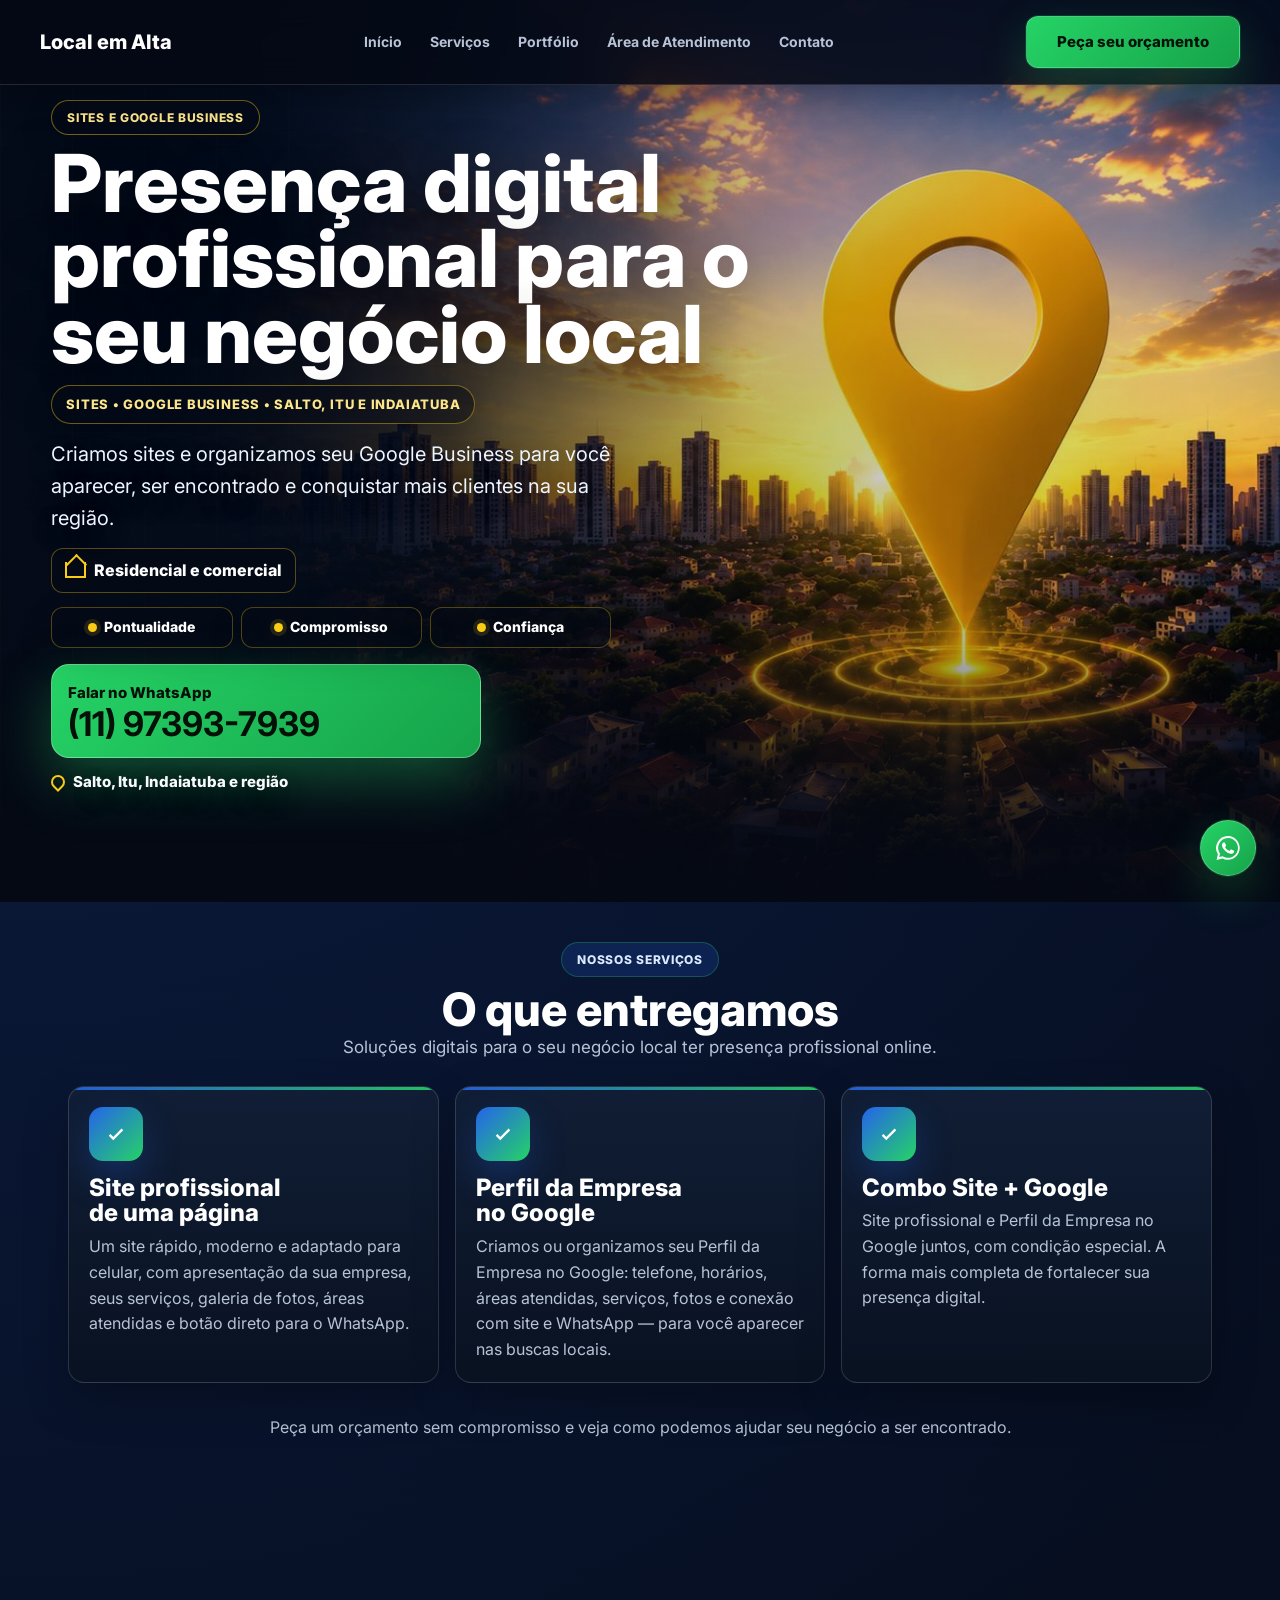
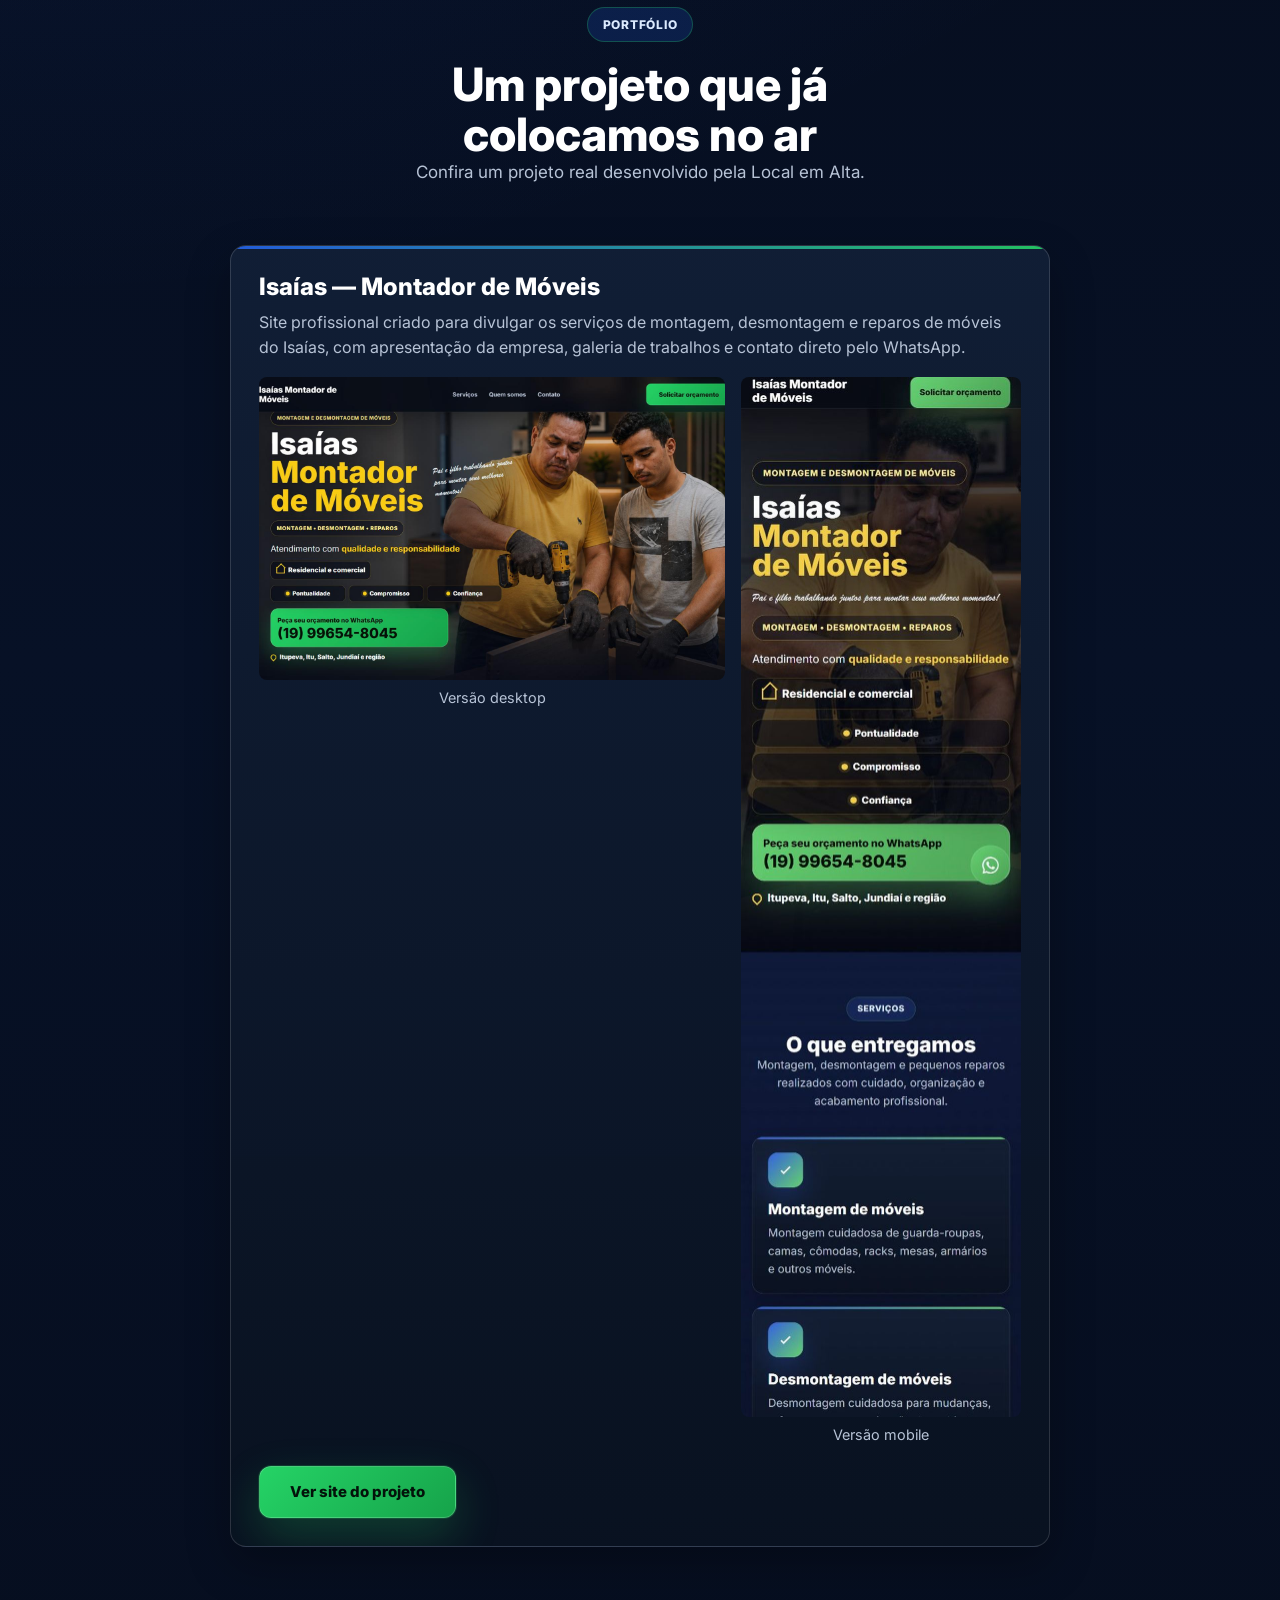
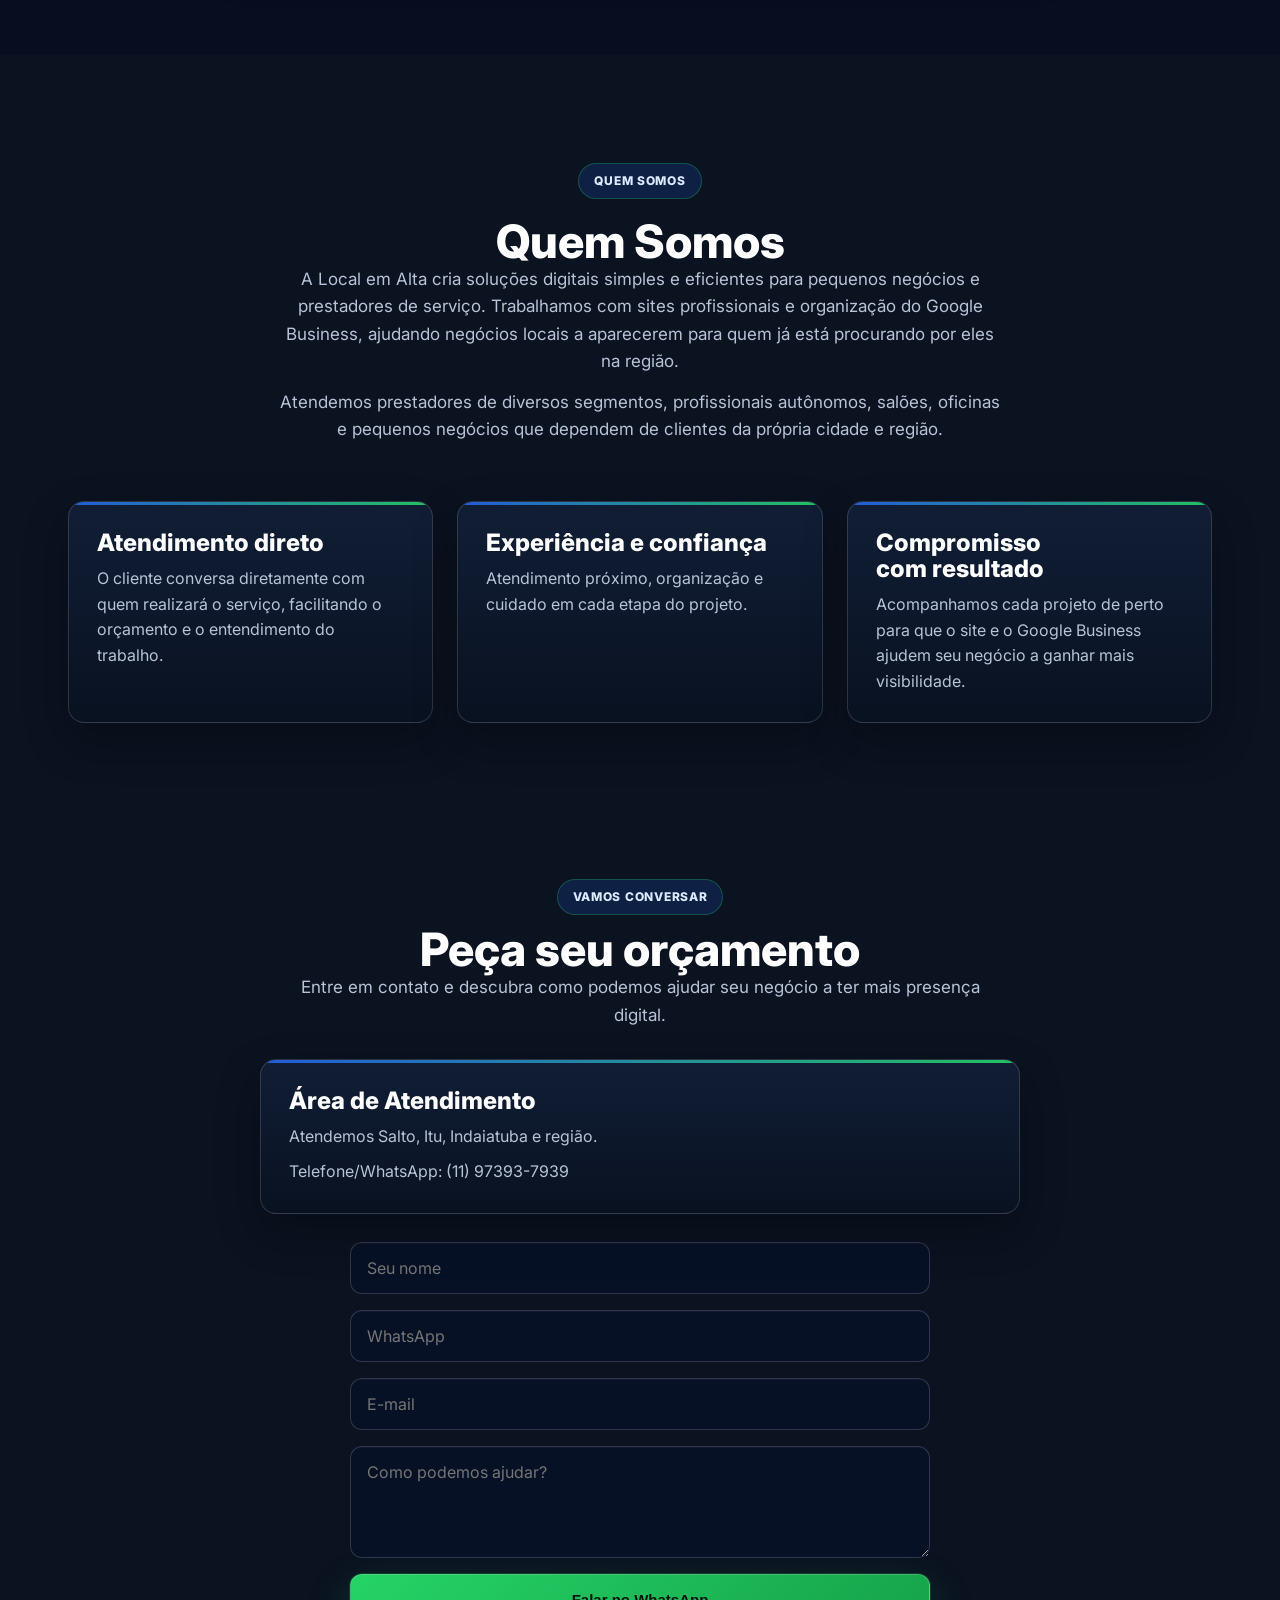
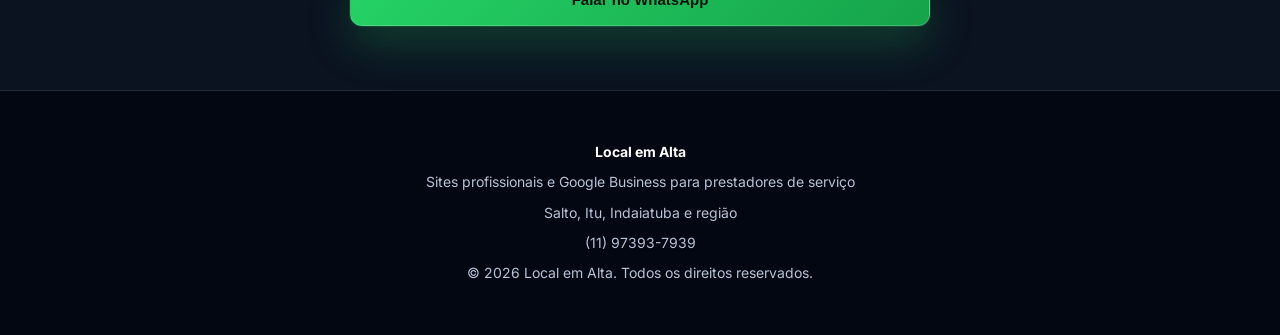
==== index.html @ 0a176b58 "Adiciona menu mobile retratil (hamburguer)" ====
<!DOCTYPE html>

<html lang="pt-BR"><head>
<meta charset="UTF-8"><meta name="viewport" content="width=device-width,initial-scale=1">
<title>Local em Alta | Sites Profissionais e Google Business para Prestadores de Serviço</title>
<meta name="description" content="Criamos sites profissionais e organizamos seu Perfil da Empresa no Google. Atendimento em Salto, Itu, Indaiatuba e região. Peça seu orçamento pelo WhatsApp.">
<link rel="canonical" href="https://localemalta.com.br/">
<meta property="og:site_name" content="Local em Alta">
<meta property="og:title" content="Local em Alta | Sites Profissionais e Google Business">
<meta property="og:description" content="Sites profissionais e organização do Google Business para prestadores de serviço em Salto, Itu, Indaiatuba e região.">
<meta property="og:url" content="https://localemalta.com.br/">
<meta property="og:type" content="website">
<link rel="icon" type="image/svg+xml" href="assets/favicon.svg">
<meta property="og:image" content="https://localemalta.com.br/assets/og-image.jpg">
<meta property="og:image:width" content="1200">
<meta property="og:image:height" content="630">
<meta property="og:image:alt" content="Local em Alta - sites profissionais para empresas locais">
<meta name="twitter:card" content="summary_large_image">
<meta name="twitter:image" content="https://localemalta.com.br/assets/og-image.jpg">
<link rel="preconnect" href="https://fonts.googleapis.com">
<link href="https://fonts.googleapis.com/css2?family=Inter:wght@400;600;700;800&display=swap" rel="stylesheet">
<link rel="stylesheet" href="css/style.css">
</head>
<body>

<header><div class="container nav">
<div class="logo">Local em Alta</div>
<ul id="nav-menu"><li><a href="#inicio">Início</a></li><li><a href="#servicos">Serviços</a></li><li><a href="#portfolio">Portfólio</a></li><li><a href="#atendimento">Área de Atendimento</a></li><li><a href="#contato">Contato</a></li></ul>
<div class="nav-actions">
<a href="https://wa.me/5511973937939?text=Ol%C3%A1!%20Vi%20o%20site%20da%20Local%20em%20Alta%20e%20quero%20saber%20mais%20sobre%20cria%C3%A7%C3%A3o%20de%20site%20e%20Google%20Business." target="_blank" rel="noopener noreferrer" class="btn btn-primary">Peça seu orçamento</a>
<button type="button" class="nav-toggle" id="nav-toggle" aria-label="Abrir menu" aria-expanded="false" aria-controls="nav-menu">
    <span class="nav-toggle-bar"></span>
    <span class="nav-toggle-bar"></span>
    <span class="nav-toggle-bar"></span>
</button>
</div>
</div></header>

<section class="hero" id="inicio"><div class="container">
<div class="hero-copy">
<span class="tag">Sites e Google Business</span>
<h1>Presença digital profissional para o seu negócio local</h1>
<p class="hero-note">Seu negócio mais visível, profissional e fácil de encontrar.</p>
<span class="hero-kicker">Sites • Google Business • Salto, Itu e Indaiatuba</span>
<p class="hero-line">Criamos sites e organizamos seu Google Business para você aparecer, ser encontrado e conquistar mais clientes na sua região.</p>
<span class="hero-residential">Residencial e comercial</span>
<div class="hero-trust">
    <span>Pontualidade</span>
    <span>Compromisso</span>
    <span>Confiança</span>
</div>
<a href="https://wa.me/5511973937939?text=Ol%C3%A1!%20Vi%20o%20site%20da%20Local%20em%20Alta%20e%20quero%20saber%20mais%20sobre%20cria%C3%A7%C3%A3o%20de%20site%20e%20Google%20Business." target="_blank" rel="noopener noreferrer" class="hero-whatsapp">
    <span>Falar no WhatsApp</span>
    <strong>(11) 97393-7939</strong>
</a>
<div class="cta-row">
    <a href="#servicos" class="btn btn-outline">Ver serviços</a>
</div>
<p class="hero-cities">Salto, Itu, Indaiatuba e região</p>
</div>
</div></section>

<section id="servicos"><div class="container">
<div class="section-head fade-up"><span class="tag">Nossos Serviços</span><h2>O que entregamos</h2><p class="muted">Soluções digitais para o seu negócio local ter presença profissional online.</p></div>
<div class="grid-3">
<div class="card fade-up"><div class="icon-circle"><svg width="22" height="22" viewBox="0 0 24 24" fill="none" stroke="#fff" stroke-width="2.5" aria-hidden="true"><path d="M5 13l4 4L19 7"/></svg></div><h3>Site profissional de uma página</h3><p class="muted" style="margin-top:10px">Um site rápido, moderno e adaptado para celular, com apresentação da sua empresa, seus serviços, galeria de fotos, áreas atendidas e botão direto para o WhatsApp.</p></div><div class="card fade-up"><div class="icon-circle"><svg width="22" height="22" viewBox="0 0 24 24" fill="none" stroke="#fff" stroke-width="2.5" aria-hidden="true"><path d="M5 13l4 4L19 7"/></svg></div><h3>Perfil da Empresa no Google</h3><p class="muted" style="margin-top:10px">Criamos ou organizamos seu Perfil da Empresa no Google: telefone, horários, áreas atendidas, serviços, fotos e conexão com site e WhatsApp — para você aparecer nas buscas locais.</p></div><div class="card fade-up"><div class="icon-circle"><svg width="22" height="22" viewBox="0 0 24 24" fill="none" stroke="#fff" stroke-width="2.5" aria-hidden="true"><path d="M5 13l4 4L19 7"/></svg></div><h3>Combo Site + Google</h3><p class="muted" style="margin-top:10px">Site profissional e Perfil da Empresa no Google juntos, com condição especial. A forma mais completa de fortalecer sua presença digital.</p></div>
</div>
<p class="muted" style="text-align:center;margin-top:32px">Peça um orçamento sem compromisso e veja como podemos ajudar seu negócio a ser encontrado.</p>
</div></section>

<section id="portfolio"><div class="container">
<div class="section-head fade-up">
  <span class="tag">Portfólio</span>
  <h2>Um projeto que já colocamos no ar</h2>
  <p class="muted">Confira um projeto real desenvolvido pela Local em Alta.</p>
</div>

<div class="card fade-up" style="max-width:820px;margin:0 auto;">
  <h3>Isaías — Montador de Móveis</h3>
  <p class="muted" style="margin-top:10px">
    Site profissional criado para divulgar os serviços de montagem,
    desmontagem e reparos de móveis do Isaías, com apresentação da
    empresa, galeria de trabalhos e contato direto pelo WhatsApp.
  </p>

  <div style="display:flex; gap:16px; margin-top:16px; flex-wrap:wrap;">
    <div style="flex:1; min-width:220px;">
      <img src="img/portfolio/isaias-desktop.jpg" alt="Site do Isaías Montador, versão desktop" style="width:100%; border-radius:8px;">
      <p class="muted" style="margin-top:6px; text-align:center; font-size:0.9em;">Versão desktop</p>
    </div>
    <div style="flex:1; min-width:220px; max-width:280px;">
      <img src="img/portfolio/isaias-mobile.jpg" alt="Site do Isaías Montador, versão mobile" style="width:100%; border-radius:8px;">
      <p class="muted" style="margin-top:6px; text-align:center; font-size:0.9em;">Versão mobile</p>
    </div>
  </div>

  <a href="https://duprof10.github.io/Isaias-Montador/" target="_blank" rel="noopener noreferrer" class="btn btn-primary" style="margin-top:20px;">
    Ver site do projeto
  </a>
</div>
</div></section>

<section id="equipe" style="background:var(--surface)">
    <div class="container">

        <div class="section-head fade-up">
            <span class="tag">Quem Somos</span>

            <h2>Quem Somos</h2>

            <p class="muted">
                A Local em Alta cria soluções digitais simples e eficientes para pequenos negócios e prestadores de serviço. Trabalhamos com sites profissionais e organização do Google Business, ajudando negócios locais a aparecerem para quem já está procurando por eles na região.
            </p>
            <p class="muted" style="margin-top:14px">
                Atendemos prestadores de diversos segmentos, profissionais autônomos, salões, oficinas e pequenos negócios que dependem de clientes da própria cidade e região.
            </p>
        </div>

        <div class="grid-3">

            <div class="card fade-up">
                <h3>Atendimento direto</h3>

                <p class="muted" style="margin-top:10px">
                    O cliente conversa diretamente com quem realizará o serviço,
                    facilitando o orçamento e o entendimento do trabalho.
                </p>
            </div>

            <div class="card fade-up">
                <h3>Experiência e confiança</h3>

                <p class="muted" style="margin-top:10px">
                    Atendimento próximo, organização e cuidado em cada
                    etapa do projeto.
                </p>
            </div>

            <div class="card fade-up">
                <h3>Compromisso com resultado</h3>

                <p class="muted" style="margin-top:10px">
                    Acompanhamos cada projeto de perto para que o site e o
                    Google Business ajudem seu negócio a ganhar mais visibilidade.
                </p>
            </div>

        </div>

    </div>
</section>



<section id="contato" style="background:var(--surface)">
    <div class="container">
        <div class="section-head fade-up">
            <span class="tag">Vamos Conversar</span>
            <h2>Peça seu orçamento</h2>
            <p class="muted">Entre em contato e descubra como podemos ajudar seu negócio a ter mais presença digital.</p>
        </div>

        <div class="card fade-up" style="max-width:760px;margin:0 auto 28px;" id="atendimento">
            <h3>Área de Atendimento</h3>
            <p class="muted" style="margin-top:10px">
                Atendemos Salto, Itu, Indaiatuba e região.
            </p>
            <p class="muted" style="margin-top:10px">
                Telefone/WhatsApp: (11) 97393-7939
            </p>
        </div>

        <form id="orcamento-form">
            <input name="nome" placeholder="Seu nome" required>
            <input name="telefone" placeholder="WhatsApp" required>
            <input name="email" type="email" placeholder="E-mail">
            <textarea name="msg" rows="4" placeholder="Como podemos ajudar?"></textarea>

            <button type="submit" class="btn btn-primary" style="justify-content:center">
                Falar no WhatsApp
            </button>
        </form>
    </div>
</section>

<footer>
    <div class="container">
        <p>
            <strong style="color: #fff;">Local em Alta</strong>
        </p>
        <p style="margin-top: 8px;">
            Sites profissionais e Google Business para prestadores de serviço
        </p>
        <p style="margin-top: 8px;">
            Salto, Itu, Indaiatuba e região
        </p>
        <p style="margin-top: 8px;">
            (11) 97393-7939
        </p>
        <p style="margin-top: 8px;">
            © 2026 Local em Alta. Todos os direitos reservados.
        </p>
    </div>
</footer>

<a
    href="https://wa.me/5511973937939?text=Ol%C3%A1!%20Vi%20o%20site%20da%20Local%20em%20Alta%20e%20quero%20saber%20mais%20sobre%20cria%C3%A7%C3%A3o%20de%20site%20e%20Google%20Business."
    target="_blank"
    rel="noopener noreferrer"
    class="wa"
    aria-label="Fale com a Local em Alta pelo WhatsApp"
>
    <svg viewBox="0 0 32 32" aria-hidden="true" focusable="false">
        <path d="M16.02 3.2A12.72 12.72 0 0 0 5.23 22.65L3.8 28.8l6.3-1.48A12.72 12.72 0 1 0 16.02 3.2Zm0 23.28c-1.94 0-3.74-.53-5.3-1.45l-.38-.22-3.74.88.84-3.66-.25-.38a10.56 10.56 0 1 1 8.83 4.83Zm5.8-7.9c-.32-.16-1.88-.93-2.17-1.04-.29-.1-.5-.16-.71.16-.21.32-.82 1.04-1 1.25-.18.21-.37.24-.69.08-.32-.16-1.34-.49-2.55-1.57-.94-.84-1.58-1.88-1.76-2.2-.18-.32-.02-.49.14-.65.14-.14.32-.37.48-.56.16-.18.21-.32.32-.53.1-.21.05-.4-.03-.56-.08-.16-.71-1.7-.97-2.33-.26-.61-.52-.53-.71-.54h-.61c-.21 0-.56.08-.85.4-.29.32-1.12 1.09-1.12 2.66 0 1.57 1.15 3.08 1.31 3.29.16.21 2.26 3.45 5.48 4.84.77.33 1.36.53 1.83.68.77.24 1.47.21 2.02.13.62-.09 1.88-.77 2.15-1.51.26-.74.26-1.38.18-1.51-.08-.13-.29-.21-.61-.37Z"/>
    </svg>
</a>

<script src="js/script.js"></script>

</body>
</html>
---- css/style.css ----
:root{--primary:#0f2f7f;--primary-strong:#061b49;--primary-bright:#2563eb;--secondary:#25D366;--secondary-strong:#16a34a;--bg:#050914;--surface:#0b1220;--text:#f8fafc;--muted:#b7c3d6;--border:rgba(255,255,255,.14);--card:#0d1728;--shadow:0 24px 70px rgba(0,0,0,.38);--glow:0 0 0 1px rgba(37,211,102,.18),0 18px 46px rgba(37,211,102,.24)}
*{box-sizing:border-box;margin:0;padding:0}html{scroll-behavior:smooth;overflow-x:hidden}body{font-family:'Inter',system-ui,-apple-system,sans-serif;background:radial-gradient(circle at top left,rgba(37,99,235,.24),transparent 36%),linear-gradient(180deg,#050914 0%,#071126 44%,#050914 100%);color:var(--text);line-height:1.6;-webkit-font-smoothing:antialiased;overflow-x:hidden;text-rendering:optimizeLegibility}
img{max-width:100%;display:block}a{color:inherit;text-decoration:none}.container{width:100%;max-width:1200px;margin:0 auto;padding:0 clamp(16px,4vw,28px)}
.btn{display:inline-flex;align-items:center;justify-content:center;gap:8px;min-height:52px;padding:15px 30px;border-radius:12px;font-weight:800;font-size:15px;cursor:pointer;border:0;transition:transform .2s,box-shadow .2s,background .2s,border-color .2s;color:#fff;text-align:center;line-height:1.2;white-space:normal}
.btn-primary{background:linear-gradient(135deg,var(--secondary),var(--secondary-strong));color:#03130a;box-shadow:var(--glow);border:1px solid rgba(255,255,255,.18)}
.btn-primary:hover{transform:translateY(-2px);box-shadow:0 0 0 1px rgba(255,255,255,.18),0 22px 60px rgba(37,211,102,.36)}
.btn-outline{background:rgba(255,255,255,.06);color:#fff;border:1px solid rgba(255,255,255,.26);box-shadow:0 12px 32px rgba(0,0,0,.18)}
.btn-outline:hover{border-color:rgba(37,211,102,.62);background:rgba(37,211,102,.08);transform:translateY(-2px)}
.card{position:relative;overflow:hidden;background:linear-gradient(180deg,rgba(17,31,54,.96),rgba(9,18,33,.98));border:1px solid var(--border);border-radius:16px;padding:28px;box-shadow:0 18px 44px rgba(0,0,0,.28);transition:transform .25s,border-color .25s,box-shadow .25s}
.card::before{content:"";position:absolute;inset:0 0 auto;height:3px;background:linear-gradient(90deg,var(--primary-bright),var(--secondary));opacity:.9}
.card:hover{transform:translateY(-5px);border-color:rgba(37,211,102,.38);box-shadow:0 28px 70px rgba(0,0,0,.38)}
h1,h2,h3{font-family:'Inter',sans-serif;font-weight:800;letter-spacing:0;line-height:1.08;color:#fff;text-wrap:balance}
h1{font-size:clamp(34px,7vw,76px);max-width:12ch}h2{font-size:clamp(28px,4vw,46px)}h3{font-size:clamp(20px,2.2vw,24px)}
section{padding:clamp(68px,9vw,108px) 0}section[id]{scroll-margin-top:96px}
.muted{color:var(--muted)}.tag{display:inline-block;padding:7px 15px;border-radius:999px;background:rgba(37,99,235,.18);border:1px solid rgba(37,211,102,.28);font-size:12px;font-weight:800;color:#dbeafe;margin-bottom:18px;text-transform:uppercase;letter-spacing:.06em}
.fade-up{opacity:1;transform:none}
header{position:fixed;top:0;left:0;right:0;z-index:50;backdrop-filter:blur(16px);background:rgba(5,9,20,.86);border-bottom:1px solid rgba(255,255,255,.12);box-shadow:0 12px 34px rgba(0,0,0,.24)}
.nav{display:flex;align-items:center;justify-content:space-between;gap:18px;padding:16px 0}
.logo{font-weight:800;font-size:20px;color:#fff;line-height:1.15;max-width:260px}
.nav ul{display:flex;gap:28px;list-style:none;align-items:center}.nav ul a{font-size:14px;font-weight:700;color:var(--muted);transition:color .2s}.nav ul a:hover{color:#fff}
.nav-actions{display:flex;align-items:center;gap:12px}
.nav-toggle{display:none;flex-direction:column;justify-content:center;gap:5px;width:38px;height:38px;padding:0;border:0;background:transparent;cursor:pointer}
.nav-toggle-bar{display:block;width:100%;height:2px;border-radius:2px;background:#fff;transition:transform .25s,opacity .2s}
.nav-toggle[aria-expanded="true"] .nav-toggle-bar:nth-child(1){transform:translateY(7px) rotate(45deg)}
.nav-toggle[aria-expanded="true"] .nav-toggle-bar:nth-child(2){opacity:0}
.nav-toggle[aria-expanded="true"] .nav-toggle-bar:nth-child(3){transform:translateY(-7px) rotate(-45deg)}
.hero{position:relative;min-height:92vh;min-height:92svh;display:flex;align-items:center;padding-top:82px;background:linear-gradient(90deg,rgba(5,9,20,.86) 0%,rgba(5,9,20,.68) 35%,rgba(5,9,20,.2) 58%,rgba(5,9,20,.02) 100%),linear-gradient(180deg,rgba(5,9,20,.02),rgba(5,9,20,.08) 62%,rgba(5,9,20,.56)),url('../assets/hero-bg.jpg') right center/cover no-repeat;overflow:hidden}
.hero::before{content:"";position:absolute;inset:0;background:linear-gradient(90deg,rgba(250,204,21,.11) 1px,transparent 1px),linear-gradient(180deg,rgba(250,204,21,.06) 1px,transparent 1px);background-size:72px 72px;opacity:.16;mask-image:linear-gradient(90deg,#000,transparent 58%);pointer-events:none}
.hero::after{content:"";position:absolute;inset:auto 0 0;height:28%;background:linear-gradient(180deg,transparent,var(--bg));pointer-events:none}
.hero .container{position:relative;z-index:1;display:block}
.hero-note{position:static;width:220px;max-width:300px;color:#fff;font-family:"Brush Script MT","Segoe Script",cursive;font-size:clamp(21px,2vw,29px);line-height:1.35;text-align:left;text-shadow:0 8px 24px rgba(0,0,0,.46);transform:rotate(-7deg);transform-origin:left center;margin:10px 0 16px;z-index:6}
.hero-copy{width:min(100%,620px);min-width:0}
.hero .tag{width:fit-content;max-width:100%;margin-bottom:10px;border-color:rgba(250,204,21,.46);background:rgba(5,9,20,.5);color:#fde68a;box-shadow:0 12px 34px rgba(0,0,0,.18)}
.hero h1{font-size:clamp(44px,6.4vw,80px);line-height:.94;max-width:680px;margin-bottom:14px;color:#fff;background:none;-webkit-text-fill-color:initial;text-shadow:0 18px 52px rgba(0,0,0,.5)}
.hero h1 span{display:block;color:#facc15}
.hero-kicker{display:inline-flex;align-items:center;width:fit-content;max-width:100%;margin-bottom:14px;padding:8px 14px;border-radius:999px;background:rgba(5,9,20,.5);border:1px solid rgba(250,204,21,.42);color:#fde68a;font-size:13px;font-weight:800;letter-spacing:.06em;text-transform:uppercase;box-shadow:0 12px 34px rgba(0,0,0,.16)}
.hero p{font-size:clamp(17px,1.9vw,20px);color:#edf5ff;max-width:600px;margin-bottom:14px;text-shadow:0 10px 30px rgba(0,0,0,.48)}
.hero-line strong{color:#facc15}
.hero-residential{position:relative;display:inline-flex;align-items:center;gap:8px;width:fit-content;max-width:100%;margin:0 0 14px;padding:9px 13px;border-radius:12px;background:rgba(5,9,20,.58);border:1px solid rgba(250,204,21,.34);color:#fff;font-weight:800}
.hero-residential::before{content:"";width:17px;height:14px;display:inline-block;border:2px solid #facc15;border-top:0;position:relative}
.hero-residential::after{content:"";width:13px;height:13px;border-left:2px solid #facc15;border-top:2px solid #facc15;position:absolute;left:17px;top:8px;transform:rotate(45deg)}
.hero-trust{display:grid;grid-template-columns:repeat(3,minmax(0,1fr));gap:8px;max-width:560px;margin:0 0 16px}
.hero-trust span{display:flex;align-items:center;justify-content:center;gap:7px;min-height:38px;padding:8px 10px;border-radius:12px;background:rgba(5,9,20,.58);border:1px solid rgba(250,204,21,.3);color:#fff;font-size:14px;font-weight:800;box-shadow:0 12px 34px rgba(0,0,0,.15)}
.hero-trust span::before{content:"";width:9px;height:9px;border-radius:50%;background:#facc15;box-shadow:0 0 0 4px rgba(250,204,21,.13)}
.hero-whatsapp{display:block;max-width:430px;margin-bottom:12px;padding:16px;border-radius:18px;background:linear-gradient(135deg,#25D366,#16a34a);color:#041008;border:1px solid rgba(255,255,255,.32);box-shadow:0 22px 58px rgba(37,211,102,.34);font-weight:800}
.hero-whatsapp:hover{transform:translateY(-2px);box-shadow:0 28px 70px rgba(37,211,102,.42)}
.hero-whatsapp span{display:block;font-size:15px}.hero-whatsapp strong{display:block;margin-top:2px;font-size:clamp(24px,3vw,34px);line-height:1}
.hero-cities{font-size:15px!important;color:#f8fafc!important;margin-bottom:0!important;font-weight:800}
.hero-cities::before{content:"";display:inline-block;width:10px;height:10px;margin-right:8px;border-radius:50% 50% 50% 0;border:2px solid #facc15;transform:rotate(-45deg);vertical-align:middle}
.hero-media,.hero-image{display:none}
.cta-row{display:flex;gap:14px;flex-wrap:wrap;align-items:center}
.grid-3{display:grid;grid-template-columns:repeat(auto-fit,minmax(min(100%,280px),1fr));gap:24px}
.section-head{text-align:center;max-width:720px;margin:0 auto 58px}
.section-head p{font-size:17px}
.portfolio-grid{display:grid;grid-template-columns:repeat(4,minmax(0,1fr));gap:18px}
.portfolio-item{display:block;overflow:hidden;background:linear-gradient(180deg,rgba(17,31,54,.96),rgba(9,18,33,.98));border:1px solid var(--border);border-radius:16px;box-shadow:0 18px 44px rgba(0,0,0,.28);transition:transform .25s,border-color .25s,box-shadow .25s}
.portfolio-item:hover{transform:translateY(-5px);border-color:rgba(37,211,102,.38);box-shadow:0 28px 70px rgba(0,0,0,.38)}
.portfolio-item img{width:100%;aspect-ratio:4/3;object-fit:cover;background:#071126}
.portfolio-item h3{padding:16px 18px 18px;font-size:18px;line-height:1.16}
.icon-circle{width:54px;height:54px;border-radius:14px;background:linear-gradient(135deg,var(--primary-bright),var(--secondary));display:flex;align-items:center;justify-content:center;margin-bottom:20px;box-shadow:0 16px 36px rgba(37,99,235,.28)}
.team-card{text-align:center}.team-card img{width:140px;height:140px;border-radius:50%;margin:0 auto 16px;object-fit:cover;border:3px solid var(--border)}
form{display:grid;gap:16px;max-width:580px;margin:0 auto}input,textarea,select{width:100%;padding:15px 16px;background:#071126;border:1px solid rgba(255,255,255,.16);border-radius:12px;color:#fff;font-size:16px;font-family:inherit;box-shadow:inset 0 1px 0 rgba(255,255,255,.04)}input:focus,textarea:focus{outline:none;border-color:var(--secondary);box-shadow:0 0 0 4px rgba(37,211,102,.14)}
footer{background:#030712;padding:50px 0;border-top:1px solid var(--border);text-align:center;color:var(--muted);font-size:14px}
.wa{position:fixed;bottom:24px;right:24px;width:56px;height:56px;border-radius:50%;background:linear-gradient(135deg,var(--secondary),var(--secondary-strong));display:flex;align-items:center;justify-content:center;box-shadow:var(--glow);z-index:60;border:1px solid rgba(255,255,255,.22)}
.wa svg{width:30px;height:30px;display:block;fill:#fff}
@media(max-width:991px){.hero-note{position:static;width:100%;max-width:360px;margin-top:16px}}
@media(max-width:1024px){.portfolio-grid{grid-template-columns:repeat(2,minmax(0,1fr))}}
@media(max-width:768px){section{padding:64px 0}section[id]{scroll-margin-top:86px}.nav{align-items:flex-start;gap:12px}.nav-toggle{display:flex}.nav ul{position:absolute;top:100%;left:0;right:0;flex-direction:column;align-items:stretch;gap:0;background:rgba(5,9,20,.97);backdrop-filter:blur(16px);border-top:1px solid rgba(255,255,255,.12);box-shadow:0 18px 40px rgba(0,0,0,.35);max-height:0;overflow:hidden;opacity:0;pointer-events:none;transition:max-height .3s ease,opacity .25s ease}.nav ul.is-open{max-height:400px;opacity:1;pointer-events:auto}.nav ul li{width:100%}.nav ul a{display:block;padding:16px 20px;border-bottom:1px solid rgba(255,255,255,.08);font-size:15px}.nav ul li:last-child a{border-bottom:0}.logo{font-size:18px;max-width:170px}.nav .btn{min-height:46px;padding:12px 15px;font-size:13px;border-radius:10px}.hero{min-height:auto;padding:118px 0 66px;align-items:flex-start;background:linear-gradient(180deg,rgba(5,9,20,.84),rgba(5,9,20,.6) 48%,rgba(5,9,20,.88)),url('../assets/hero-bg.jpg') 66% center/cover no-repeat}.hero::before{opacity:.1}.hero::after{height:22%}.hero-note{transform:none}.hero-copy{width:100%}.hero h1{font-size:clamp(38px,11vw,56px);max-width:100%;margin-bottom:10px}.hero p{font-size:16px;margin-bottom:14px}.hero-trust{grid-template-columns:1fr;gap:8px;margin-bottom:14px}.hero-whatsapp{max-width:none;padding:15px}.cta-row{display:grid;grid-template-columns:1fr;gap:12px}.cta-row .btn{width:100%;min-height:54px}.grid-3{grid-template-columns:1fr;gap:18px}.card{padding:24px}.section-head{margin-bottom:38px}.wa{width:56px;height:56px;right:16px;bottom:16px}}
@media(max-width:640px){.portfolio-grid{grid-template-columns:1fr}}
@media(max-width:414px){.container{padding:0 16px}.hero{padding-top:120px;background-position:64% center}.hero-kicker{font-size:12px;white-space:normal}.btn{width:100%;min-height:54px;padding:14px 18px;font-size:15px}.nav .btn{width:auto;max-width:148px;min-height:44px;padding:10px 12px;font-size:12px}.logo{max-width:150px;font-size:17px}h2{font-size:30px}h3{font-size:21px}.card{padding:22px}.icon-circle{width:50px;height:50px}.section-head p{font-size:16px}}
@media(max-width:360px){.container{padding:0 14px}.nav{gap:8px}.logo{max-width:132px;font-size:16px}.nav .btn{max-width:136px;font-size:12px;padding:10px}.hero{padding-top:116px}.hero h1{font-size:36px}.hero p{font-size:16px}.card{padding:20px}.wa{width:56px;height:56px}}
@media(min-width:769px){#servicos{scroll-margin-top:72px;padding:40px 0 58px}#servicos .section-head{margin-bottom:24px}#servicos .tag{margin-bottom:8px}#servicos .grid-3{gap:16px}#servicos .card{padding:20px;display:flex;flex-direction:column}#servicos .icon-circle{margin-bottom:14px}#servicos .card p{margin-top:8px!important}#contato{scroll-margin-top:72px;padding:48px 0 64px}#contato .section-head{margin-bottom:30px}#contato .tag{margin-bottom:10px}}
@media(max-width:768px){#servicos{padding:64px 0}#servicos .section-head{margin-bottom:38px}#servicos .grid-3{gap:18px}}
@media(min-width:1200px){.hero-copy{margin-left:calc(4vw - ((100vw - 1200px) / 2 + 28px));padding-left:0}.hero .tag{margin-top:18px}}
@media(min-width:992px){.hero-copy{width:min(100%,760px)}.hero h1{max-width:760px}.hero-note{display:none}.hero .cta-row{display:none}}
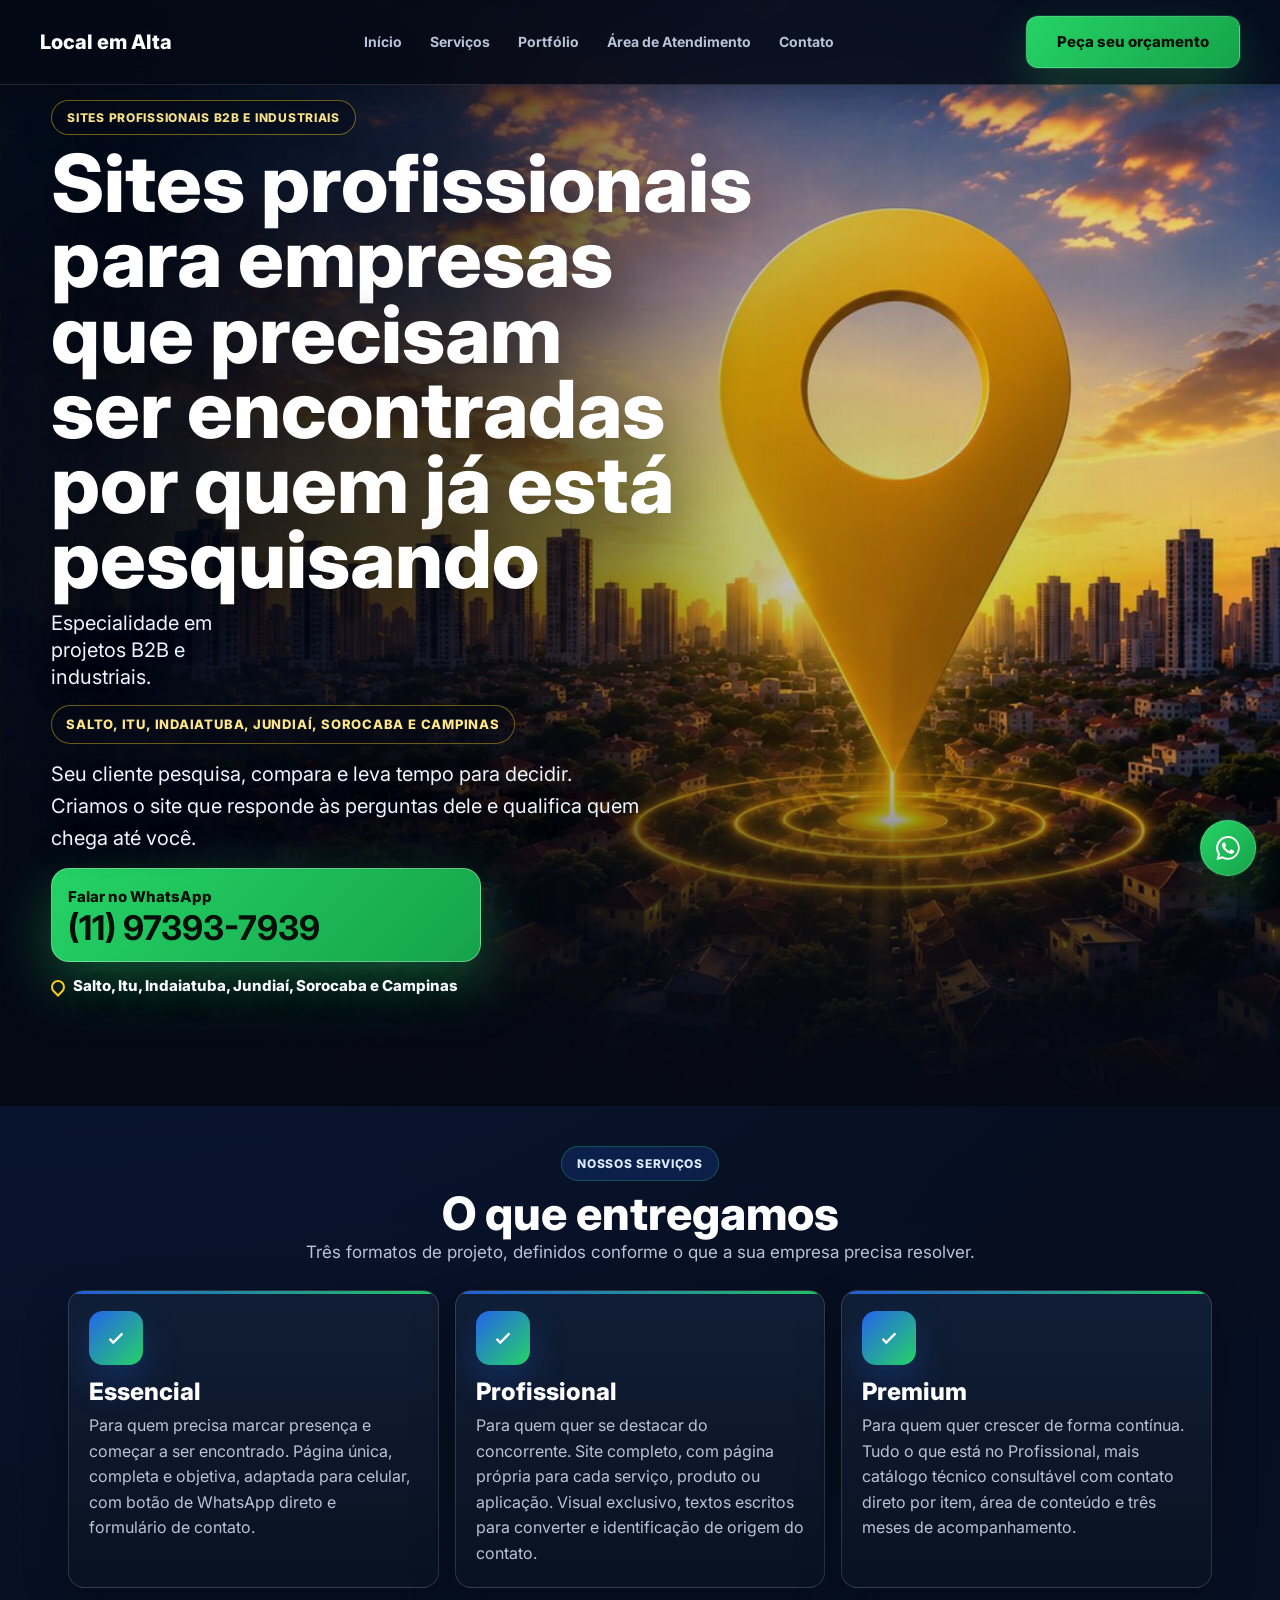
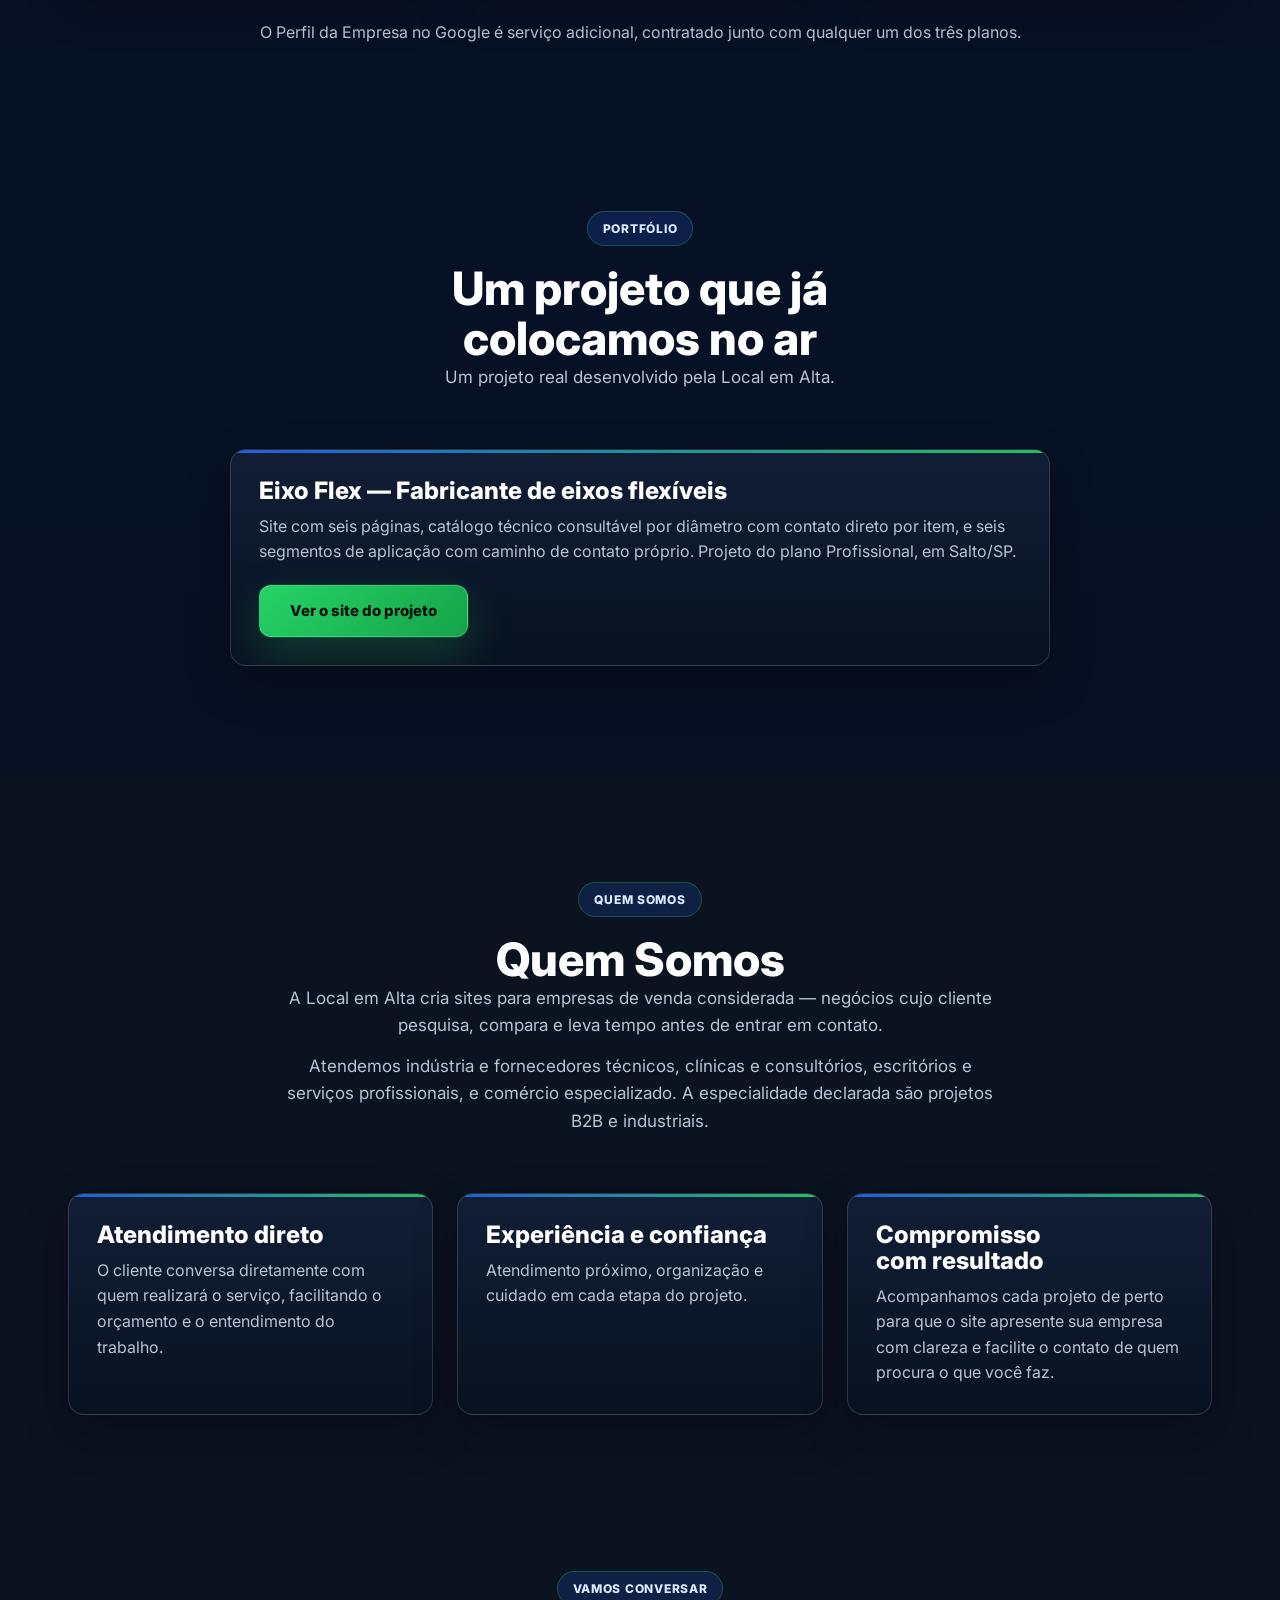
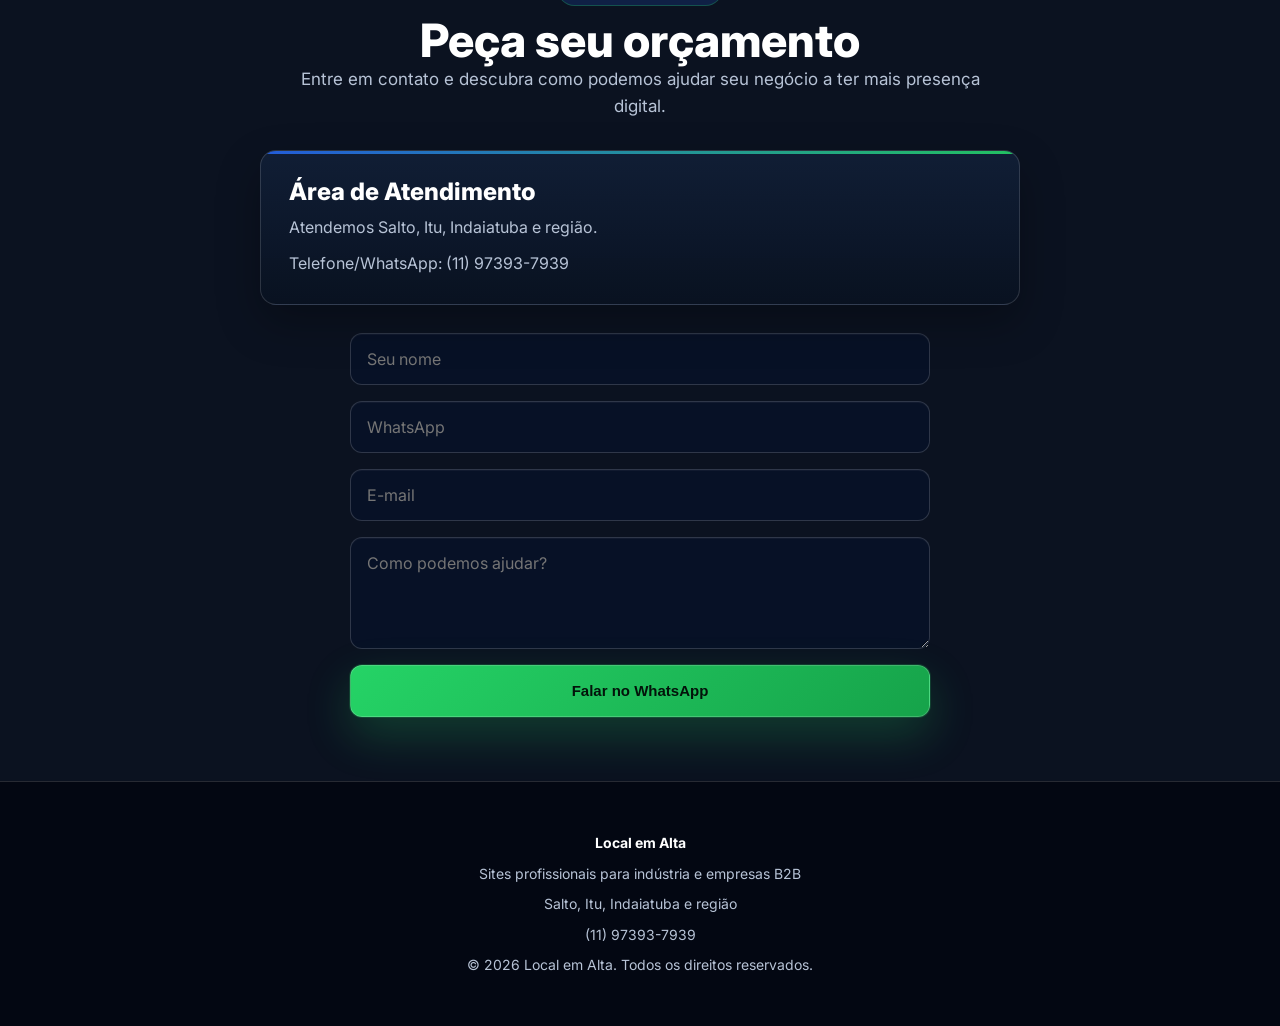
==== commit 662968ea: "Alinha homepage ao posicionamento B2B e industrial Co-Authored-By: Claude Sonnet 5 <noreply@anthropi" ====
--- a/index.html
+++ b/index.html
@@ -2,19 +2,19 @@
 
 <html lang="pt-BR"><head>
 <meta charset="UTF-8"><meta name="viewport" content="width=device-width,initial-scale=1">
-<title>Local em Alta | Sites Profissionais e Google Business para Prestadores de Serviço</title>
-<meta name="description" content="Criamos sites profissionais e organizamos seu Perfil da Empresa no Google. Atendimento em Salto, Itu, Indaiatuba e região. Peça seu orçamento pelo WhatsApp.">
+<title>Local em Alta | Sites Profissionais para Indústria e Empresas B2B</title>
+<meta name="description" content="Sites profissionais para empresas que precisam ser encontradas por quem já está pesquisando. Especialidade em projetos B2B e industriais. Salto, Itu, Indaiatuba e região.">
 <link rel="canonical" href="https://localemalta.com.br/">
 <meta property="og:site_name" content="Local em Alta">
-<meta property="og:title" content="Local em Alta | Sites Profissionais e Google Business">
-<meta property="og:description" content="Sites profissionais e organização do Google Business para prestadores de serviço em Salto, Itu, Indaiatuba e região.">
+<meta property="og:title" content="Local em Alta | Sites Profissionais para Indústria e Empresas B2B">
+<meta property="og:description" content="Sites profissionais para empresas de venda considerada, com especialidade em projetos B2B e industriais. Salto, Itu, Indaiatuba, Jundiaí, Sorocaba e Campinas.">
 <meta property="og:url" content="https://localemalta.com.br/">
 <meta property="og:type" content="website">
 <link rel="icon" type="image/svg+xml" href="assets/favicon.svg">
 <meta property="og:image" content="https://localemalta.com.br/assets/og-image.jpg">
 <meta property="og:image:width" content="1200">
 <meta property="og:image:height" content="630">
-<meta property="og:image:alt" content="Local em Alta - sites profissionais para empresas locais">
+<meta property="og:image:alt" content="Local em Alta - sites profissionais para indústria e empresas B2B">
 <meta name="twitter:card" content="summary_large_image">
 <meta name="twitter:image" content="https://localemalta.com.br/assets/og-image.jpg">
 <link rel="preconnect" href="https://fonts.googleapis.com">
@@ -27,7 +27,7 @@
 <div class="logo">Local em Alta</div>
 <ul id="nav-menu"><li><a href="#inicio">Início</a></li><li><a href="#servicos">Serviços</a></li><li><a href="#portfolio">Portfólio</a></li><li><a href="#atendimento">Área de Atendimento</a></li><li><a href="#contato">Contato</a></li></ul>
 <div class="nav-actions">
-<a href="https://wa.me/5511973937939?text=Ol%C3%A1!%20Vi%20o%20site%20da%20Local%20em%20Alta%20e%20quero%20saber%20mais%20sobre%20cria%C3%A7%C3%A3o%20de%20site%20e%20Google%20Business." target="_blank" rel="noopener noreferrer" class="btn btn-primary">Peça seu orçamento</a>
+<a href="https://wa.me/5511973937939?text=Ol%C3%A1!%20Vi%20o%20site%20da%20Local%20em%20Alta%20e%20quero%20saber%20mais%20sobre%20um%20projeto%20de%20site%20para%20a%20minha%20empresa." target="_blank" rel="noopener noreferrer" class="btn btn-primary">Peça seu orçamento</a>
 <button type="button" class="nav-toggle" id="nav-toggle" aria-label="Abrir menu" aria-expanded="false" aria-controls="nav-menu">
     <span class="nav-toggle-bar"></span>
     <span class="nav-toggle-bar"></span>
@@ -38,64 +38,47 @@
 
 <section class="hero" id="inicio"><div class="container">
 <div class="hero-copy">
-<span class="tag">Sites e Google Business</span>
-<h1>Presença digital profissional para o seu negócio local</h1>
-<p class="hero-note">Seu negócio mais visível, profissional e fácil de encontrar.</p>
-<span class="hero-kicker">Sites • Google Business • Salto, Itu e Indaiatuba</span>
-<p class="hero-line">Criamos sites e organizamos seu Google Business para você aparecer, ser encontrado e conquistar mais clientes na sua região.</p>
-<span class="hero-residential">Residencial e comercial</span>
-<div class="hero-trust">
-    <span>Pontualidade</span>
-    <span>Compromisso</span>
-    <span>Confiança</span>
-</div>
-<a href="https://wa.me/5511973937939?text=Ol%C3%A1!%20Vi%20o%20site%20da%20Local%20em%20Alta%20e%20quero%20saber%20mais%20sobre%20cria%C3%A7%C3%A3o%20de%20site%20e%20Google%20Business." target="_blank" rel="noopener noreferrer" class="hero-whatsapp">
+<span class="tag">Sites profissionais B2B e industriais</span>
+<h1>Sites profissionais para empresas que precisam ser encontradas por quem já está pesquisando</h1>
+<p class="hero-note">Especialidade em projetos B2B e industriais.</p>
+<span class="hero-kicker">Salto, Itu, Indaiatuba, Jundiaí, Sorocaba e Campinas</span>
+<p class="hero-line">Seu cliente pesquisa, compara e leva tempo para decidir. Criamos o site que responde às perguntas dele e qualifica quem chega até você.</p>
+<a href="https://wa.me/5511973937939?text=Ol%C3%A1!%20Vi%20o%20site%20da%20Local%20em%20Alta%20e%20quero%20saber%20mais%20sobre%20um%20projeto%20de%20site%20para%20a%20minha%20empresa." target="_blank" rel="noopener noreferrer" class="hero-whatsapp">
     <span>Falar no WhatsApp</span>
     <strong>(11) 97393-7939</strong>
 </a>
 <div class="cta-row">
     <a href="#servicos" class="btn btn-outline">Ver serviços</a>
 </div>
-<p class="hero-cities">Salto, Itu, Indaiatuba e região</p>
+<p class="hero-cities">Salto, Itu, Indaiatuba, Jundiaí, Sorocaba e Campinas</p>
 </div>
 </div></section>
 
 <section id="servicos"><div class="container">
-<div class="section-head fade-up"><span class="tag">Nossos Serviços</span><h2>O que entregamos</h2><p class="muted">Soluções digitais para o seu negócio local ter presença profissional online.</p></div>
+<div class="section-head fade-up"><span class="tag">Nossos Serviços</span><h2>O que entregamos</h2><p class="muted">Três formatos de projeto, definidos conforme o que a sua empresa precisa resolver.</p></div>
 <div class="grid-3">
-<div class="card fade-up"><div class="icon-circle"><svg width="22" height="22" viewBox="0 0 24 24" fill="none" stroke="#fff" stroke-width="2.5" aria-hidden="true"><path d="M5 13l4 4L19 7"/></svg></div><h3>Site profissional de uma página</h3><p class="muted" style="margin-top:10px">Um site rápido, moderno e adaptado para celular, com apresentação da sua empresa, seus serviços, galeria de fotos, áreas atendidas e botão direto para o WhatsApp.</p></div><div class="card fade-up"><div class="icon-circle"><svg width="22" height="22" viewBox="0 0 24 24" fill="none" stroke="#fff" stroke-width="2.5" aria-hidden="true"><path d="M5 13l4 4L19 7"/></svg></div><h3>Perfil da Empresa no Google</h3><p class="muted" style="margin-top:10px">Criamos ou organizamos seu Perfil da Empresa no Google: telefone, horários, áreas atendidas, serviços, fotos e conexão com site e WhatsApp — para você aparecer nas buscas locais.</p></div><div class="card fade-up"><div class="icon-circle"><svg width="22" height="22" viewBox="0 0 24 24" fill="none" stroke="#fff" stroke-width="2.5" aria-hidden="true"><path d="M5 13l4 4L19 7"/></svg></div><h3>Combo Site + Google</h3><p class="muted" style="margin-top:10px">Site profissional e Perfil da Empresa no Google juntos, com condição especial. A forma mais completa de fortalecer sua presença digital.</p></div>
-</div>
-<p class="muted" style="text-align:center;margin-top:32px">Peça um orçamento sem compromisso e veja como podemos ajudar seu negócio a ser encontrado.</p>
+<div class="card fade-up"><div class="icon-circle"><svg width="22" height="22" viewBox="0 0 24 24" fill="none" stroke="#fff" stroke-width="2.5" aria-hidden="true"><path d="M5 13l4 4L19 7"/></svg></div><h3>Essencial</h3><p class="muted" style="margin-top:10px">Para quem precisa marcar presença e começar a ser encontrado. Página única, completa e objetiva, adaptada para celular, com botão de WhatsApp direto e formulário de contato.</p></div><div class="card fade-up"><div class="icon-circle"><svg width="22" height="22" viewBox="0 0 24 24" fill="none" stroke="#fff" stroke-width="2.5" aria-hidden="true"><path d="M5 13l4 4L19 7"/></svg></div><h3>Profissional</h3><p class="muted" style="margin-top:10px">Para quem quer se destacar do concorrente. Site completo, com página própria para cada serviço, produto ou aplicação. Visual exclusivo, textos escritos para converter e identificação de origem do contato.</p></div><div class="card fade-up"><div class="icon-circle"><svg width="22" height="22" viewBox="0 0 24 24" fill="none" stroke="#fff" stroke-width="2.5" aria-hidden="true"><path d="M5 13l4 4L19 7"/></svg></div><h3>Premium</h3><p class="muted" style="margin-top:10px">Para quem quer crescer de forma contínua. Tudo o que está no Profissional, mais catálogo técnico consultável com contato direto por item, área de conteúdo e três meses de acompanhamento.</p></div>
+</div>
+<p class="muted" style="text-align:center;margin-top:32px">O Perfil da Empresa no Google é serviço adicional, contratado junto com qualquer um dos três planos.</p>
 </div></section>
 
 <section id="portfolio"><div class="container">
 <div class="section-head fade-up">
   <span class="tag">Portfólio</span>
   <h2>Um projeto que já colocamos no ar</h2>
-  <p class="muted">Confira um projeto real desenvolvido pela Local em Alta.</p>
+  <p class="muted">Um projeto real desenvolvido pela Local em Alta.</p>
 </div>
 
 <div class="card fade-up" style="max-width:820px;margin:0 auto;">
-  <h3>Isaías — Montador de Móveis</h3>
+  <h3>Eixo Flex — Fabricante de eixos flexíveis</h3>
   <p class="muted" style="margin-top:10px">
-    Site profissional criado para divulgar os serviços de montagem,
-    desmontagem e reparos de móveis do Isaías, com apresentação da
-    empresa, galeria de trabalhos e contato direto pelo WhatsApp.
+    Site com seis páginas, catálogo técnico consultável por diâmetro
+    com contato direto por item, e seis segmentos de aplicação com
+    caminho de contato próprio. Projeto do plano Profissional, em Salto/SP.
   </p>
 
-  <div style="display:flex; gap:16px; margin-top:16px; flex-wrap:wrap;">
-    <div style="flex:1; min-width:220px;">
-      <img src="img/portfolio/isaias-desktop.jpg" alt="Site do Isaías Montador, versão desktop" style="width:100%; border-radius:8px;">
-      <p class="muted" style="margin-top:6px; text-align:center; font-size:0.9em;">Versão desktop</p>
-    </div>
-    <div style="flex:1; min-width:220px; max-width:280px;">
-      <img src="img/portfolio/isaias-mobile.jpg" alt="Site do Isaías Montador, versão mobile" style="width:100%; border-radius:8px;">
-      <p class="muted" style="margin-top:6px; text-align:center; font-size:0.9em;">Versão mobile</p>
-    </div>
-  </div>
-
-  <a href="https://duprof10.github.io/Isaias-Montador/" target="_blank" rel="noopener noreferrer" class="btn btn-primary" style="margin-top:20px;">
-    Ver site do projeto
+  <a href="https://eixoflex.com.br" target="_blank" rel="noopener noreferrer" class="btn btn-primary" style="margin-top:20px;">
+    Ver o site do projeto
   </a>
 </div>
 </div></section>
@@ -109,10 +92,10 @@
             <h2>Quem Somos</h2>
 
             <p class="muted">
-                A Local em Alta cria soluções digitais simples e eficientes para pequenos negócios e prestadores de serviço. Trabalhamos com sites profissionais e organização do Google Business, ajudando negócios locais a aparecerem para quem já está procurando por eles na região.
+                A Local em Alta cria sites para empresas de venda considerada — negócios cujo cliente pesquisa, compara e leva tempo antes de entrar em contato.
             </p>
             <p class="muted" style="margin-top:14px">
-                Atendemos prestadores de diversos segmentos, profissionais autônomos, salões, oficinas e pequenos negócios que dependem de clientes da própria cidade e região.
+                Atendemos indústria e fornecedores técnicos, clínicas e consultórios, escritórios e serviços profissionais, e comércio especializado. A especialidade declarada são projetos B2B e industriais.
             </p>
         </div>
 
@@ -140,8 +123,9 @@
                 <h3>Compromisso com resultado</h3>
 
                 <p class="muted" style="margin-top:10px">
-                    Acompanhamos cada projeto de perto para que o site e o
-                    Google Business ajudem seu negócio a ganhar mais visibilidade.
+                    Acompanhamos cada projeto de perto para que o site apresente
+                    sua empresa com clareza e facilite o contato de quem procura
+                    o que você faz.
                 </p>
             </div>
 
@@ -189,7 +173,7 @@
             <strong style="color: #fff;">Local em Alta</strong>
         </p>
         <p style="margin-top: 8px;">
-            Sites profissionais e Google Business para prestadores de serviço
+            Sites profissionais para indústria e empresas B2B
         </p>
         <p style="margin-top: 8px;">
             Salto, Itu, Indaiatuba e região
@@ -204,7 +188,7 @@
 </footer>
 
 <a
-    href="https://wa.me/5511973937939?text=Ol%C3%A1!%20Vi%20o%20site%20da%20Local%20em%20Alta%20e%20quero%20saber%20mais%20sobre%20cria%C3%A7%C3%A3o%20de%20site%20e%20Google%20Business."
+    href="https://wa.me/5511973937939?text=Ol%C3%A1!%20Vi%20o%20site%20da%20Local%20em%20Alta%20e%20quero%20saber%20mais%20sobre%20um%20projeto%20de%20site%20para%20a%20minha%20empresa."
     target="_blank"
     rel="noopener noreferrer"
     class="wa"
--- a/css/style.css
+++ b/css/style.css
@@ -28,7 +28,7 @@
 .hero::before{content:"";position:absolute;inset:0;background:linear-gradient(90deg,rgba(250,204,21,.11) 1px,transparent 1px),linear-gradient(180deg,rgba(250,204,21,.06) 1px,transparent 1px);background-size:72px 72px;opacity:.16;mask-image:linear-gradient(90deg,#000,transparent 58%);pointer-events:none}
 .hero::after{content:"";position:absolute;inset:auto 0 0;height:28%;background:linear-gradient(180deg,transparent,var(--bg));pointer-events:none}
 .hero .container{position:relative;z-index:1;display:block}
-.hero-note{position:static;width:220px;max-width:300px;color:#fff;font-family:"Brush Script MT","Segoe Script",cursive;font-size:clamp(21px,2vw,29px);line-height:1.35;text-align:left;text-shadow:0 8px 24px rgba(0,0,0,.46);transform:rotate(-7deg);transform-origin:left center;margin:10px 0 16px;z-index:6}
+.hero-note{position:static;width:220px;max-width:300px;color:#fff;font-family:inherit;font-size:clamp(16px,1.6vw,20px);line-height:1.35;text-align:left;text-shadow:0 8px 24px rgba(0,0,0,.46);transform:none;transform-origin:left center;margin:10px 0 16px;z-index:6}
 .hero-copy{width:min(100%,620px);min-width:0}
 .hero .tag{width:fit-content;max-width:100%;margin-bottom:10px;border-color:rgba(250,204,21,.46);background:rgba(5,9,20,.5);color:#fde68a;box-shadow:0 12px 34px rgba(0,0,0,.18)}
 .hero h1{font-size:clamp(44px,6.4vw,80px);line-height:.94;max-width:680px;margin-bottom:14px;color:#fff;background:none;-webkit-text-fill-color:initial;text-shadow:0 18px 52px rgba(0,0,0,.5)}
@@ -72,4 +72,4 @@
 @media(min-width:769px){#servicos{scroll-margin-top:72px;padding:40px 0 58px}#servicos .section-head{margin-bottom:24px}#servicos .tag{margin-bottom:8px}#servicos .grid-3{gap:16px}#servicos .card{padding:20px;display:flex;flex-direction:column}#servicos .icon-circle{margin-bottom:14px}#servicos .card p{margin-top:8px!important}#contato{scroll-margin-top:72px;padding:48px 0 64px}#contato .section-head{margin-bottom:30px}#contato .tag{margin-bottom:10px}}
 @media(max-width:768px){#servicos{padding:64px 0}#servicos .section-head{margin-bottom:38px}#servicos .grid-3{gap:18px}}
 @media(min-width:1200px){.hero-copy{margin-left:calc(4vw - ((100vw - 1200px) / 2 + 28px));padding-left:0}.hero .tag{margin-top:18px}}
-@media(min-width:992px){.hero-copy{width:min(100%,760px)}.hero h1{max-width:760px}.hero-note{display:none}.hero .cta-row{display:none}}
+@media(min-width:992px){.hero-copy{width:min(100%,760px)}.hero h1{max-width:760px}.hero .cta-row{display:none}}
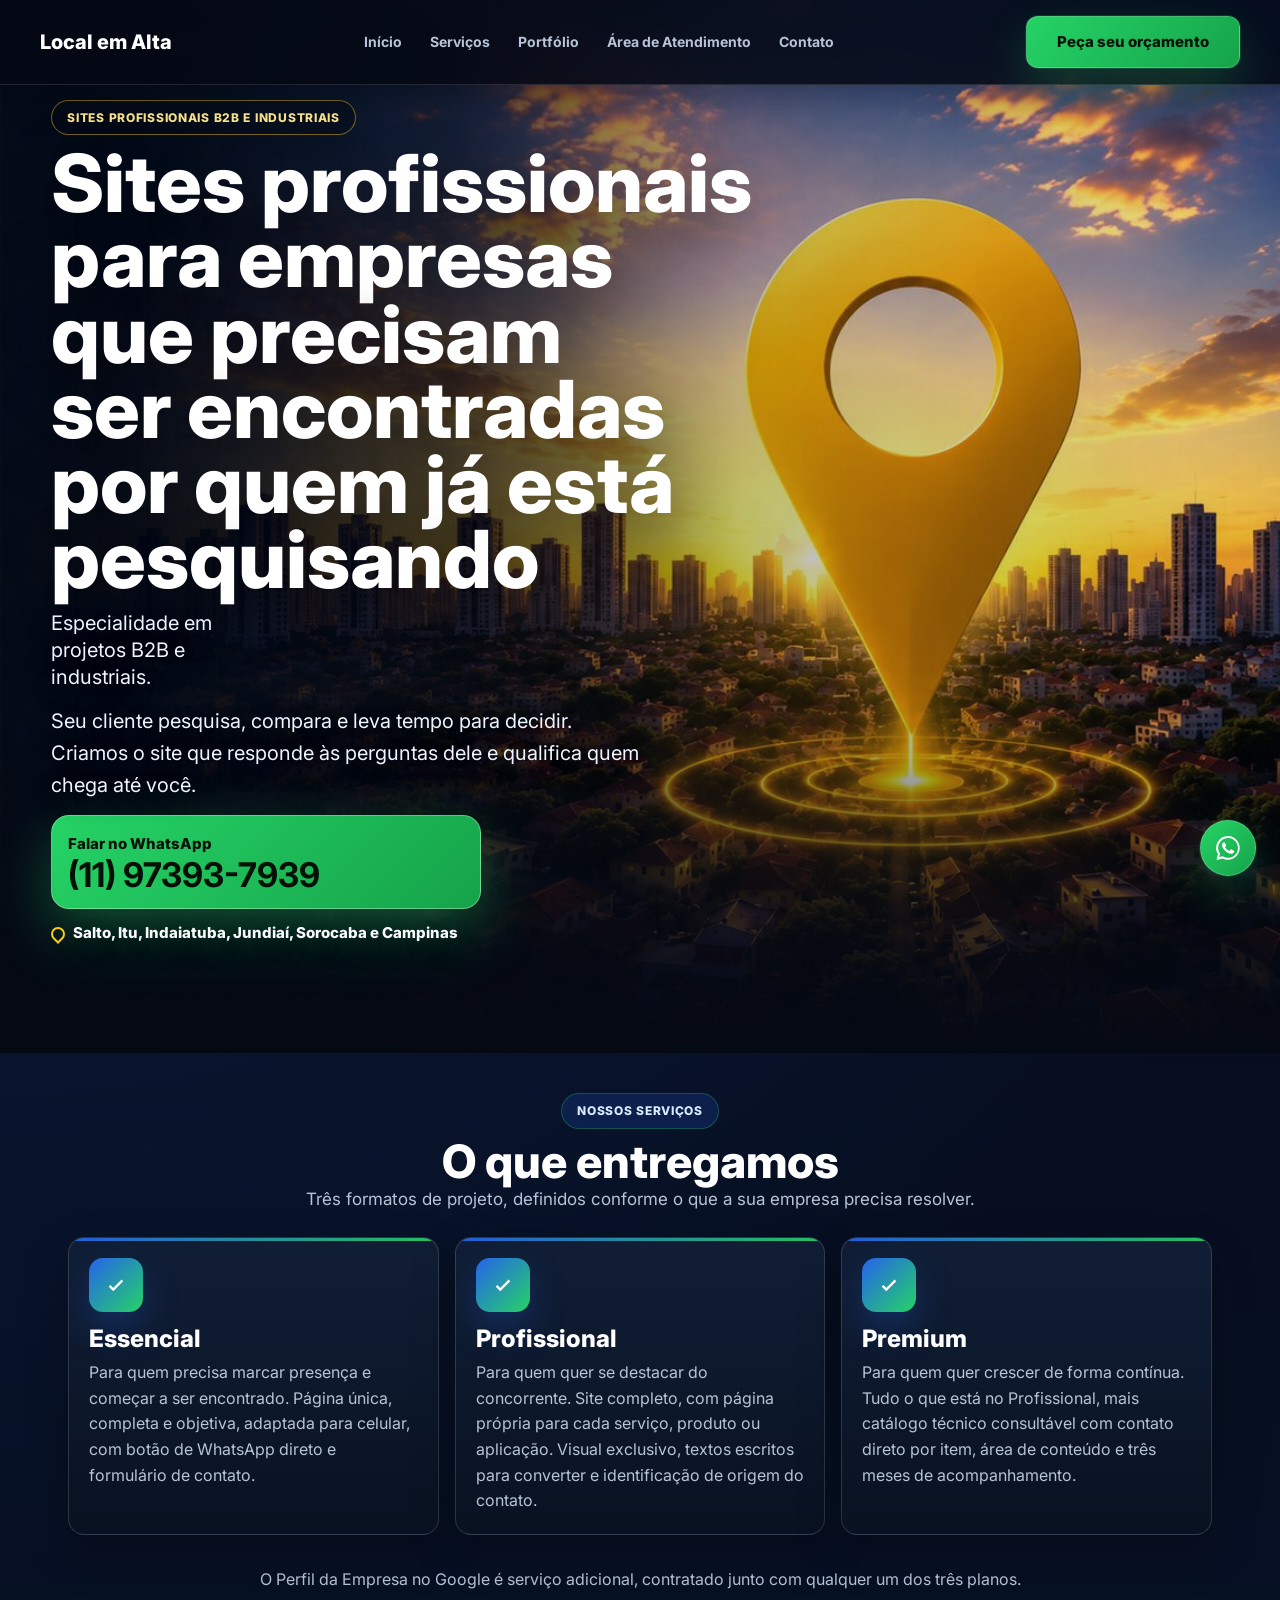
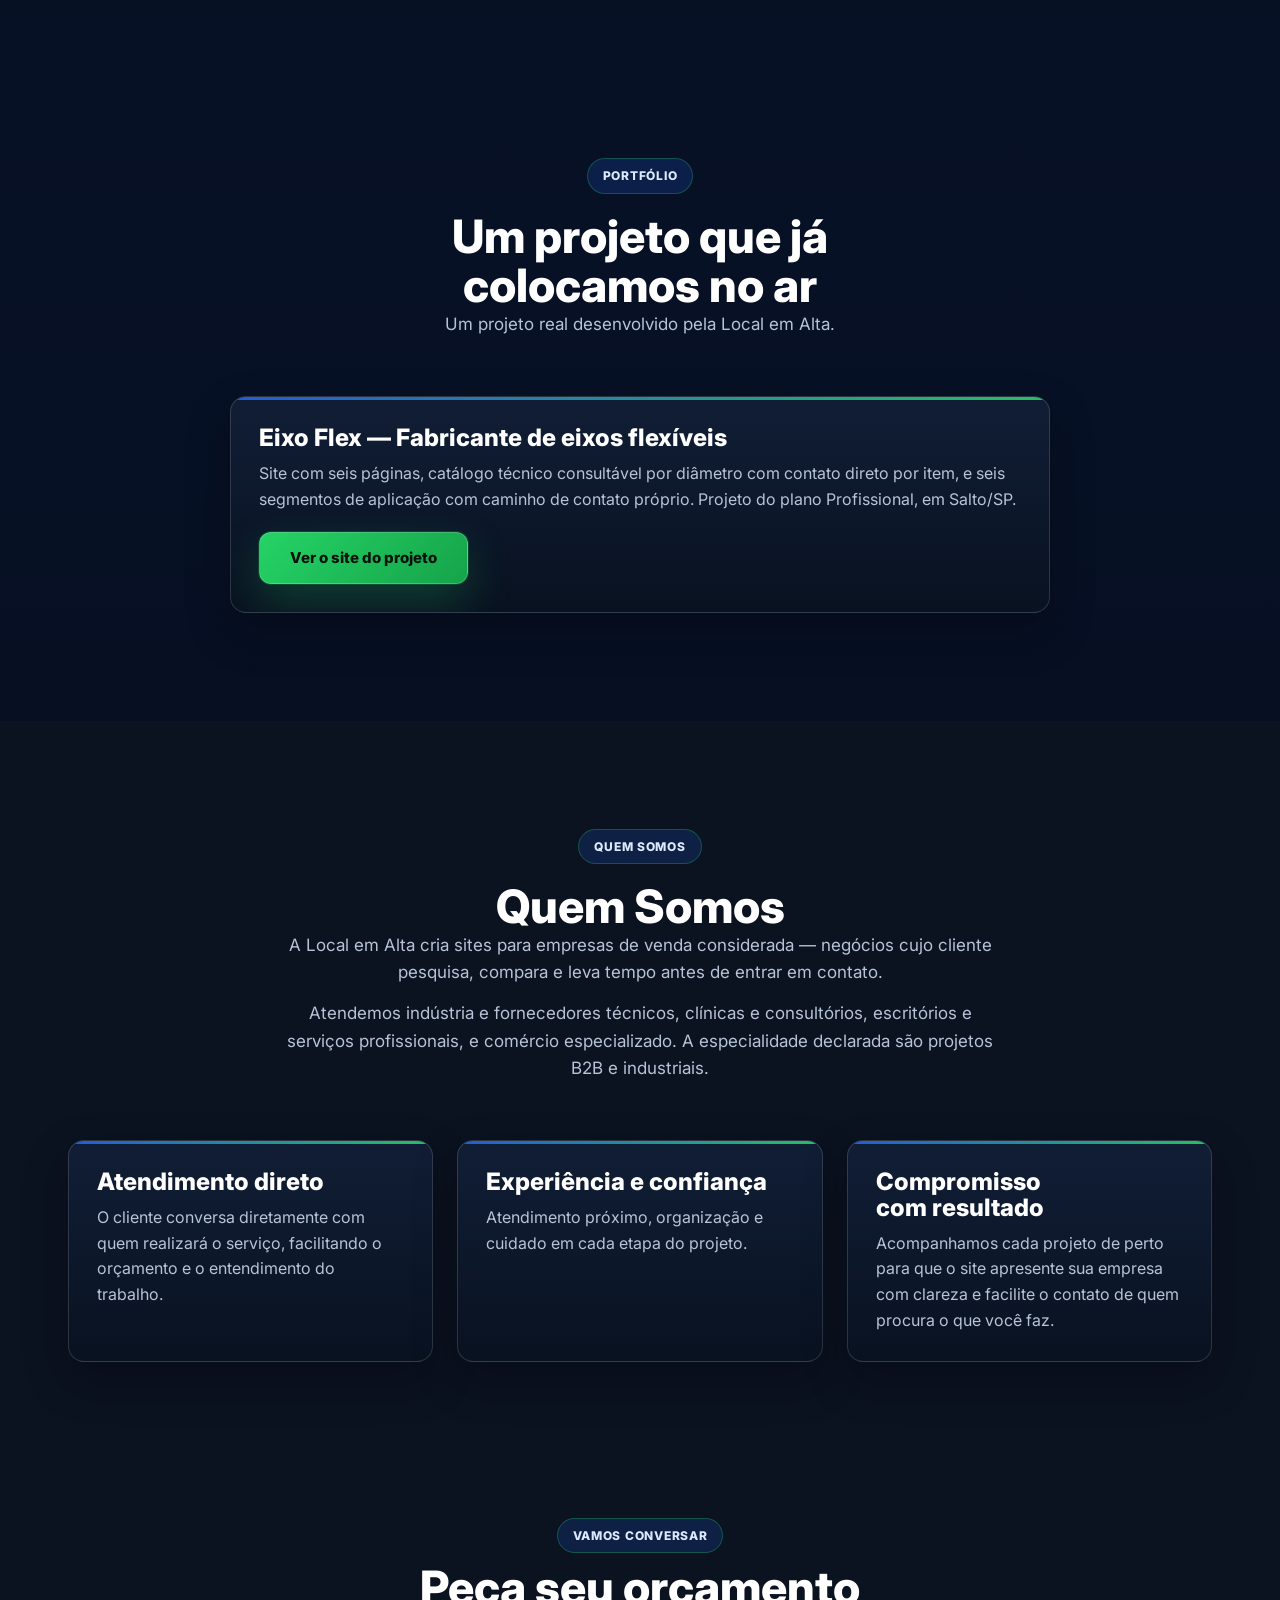
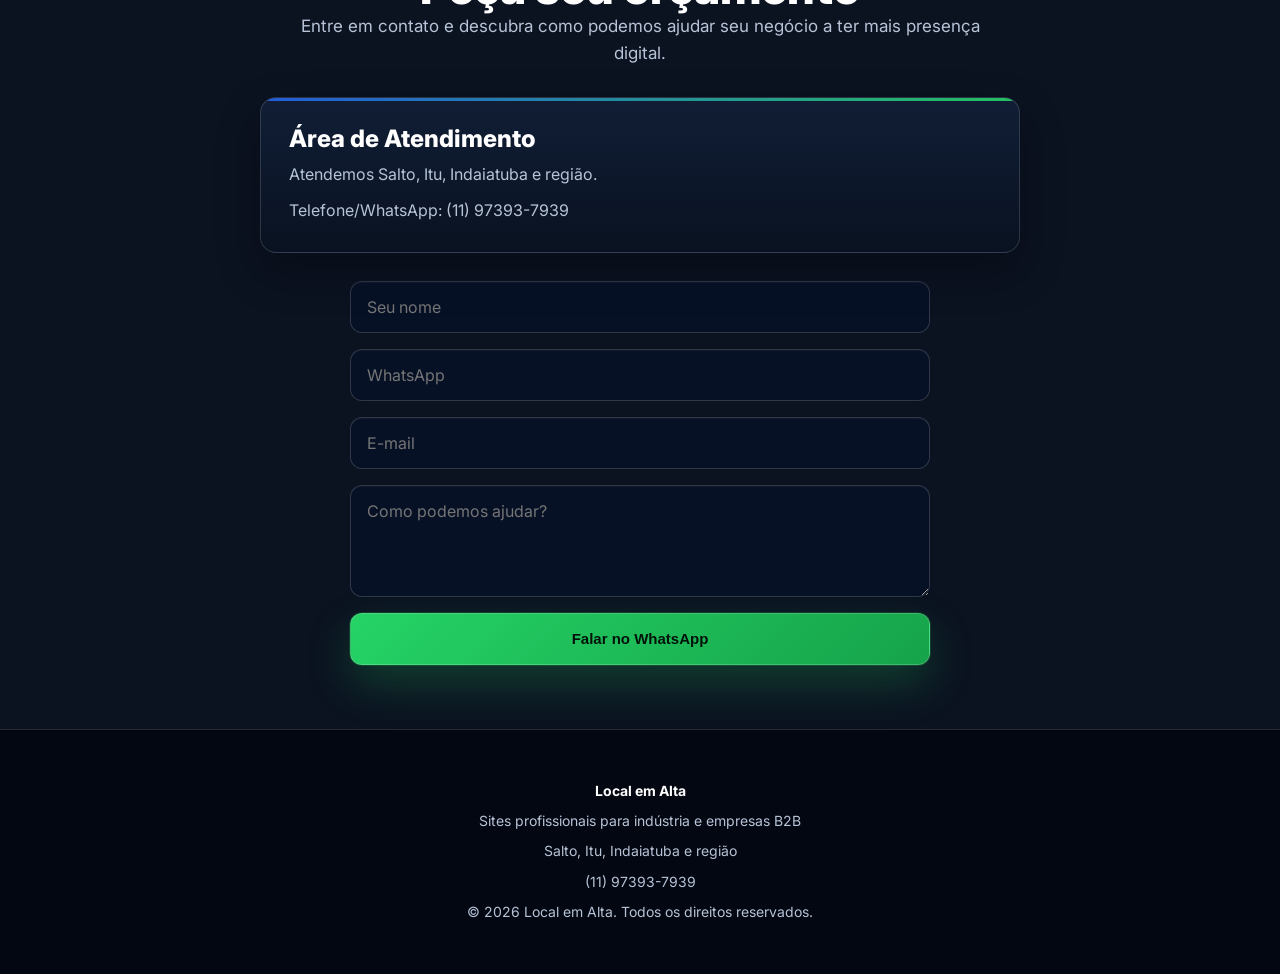
==== commit f1ca059f: "Reduz H1 do hero no celular e remove kicker duplicado" ====
--- a/index.html
+++ b/index.html
@@ -41,7 +41,6 @@
 <span class="tag">Sites profissionais B2B e industriais</span>
 <h1>Sites profissionais para empresas que precisam ser encontradas por quem já está pesquisando</h1>
 <p class="hero-note">Especialidade em projetos B2B e industriais.</p>
-<span class="hero-kicker">Salto, Itu, Indaiatuba, Jundiaí, Sorocaba e Campinas</span>
 <p class="hero-line">Seu cliente pesquisa, compara e leva tempo para decidir. Criamos o site que responde às perguntas dele e qualifica quem chega até você.</p>
 <a href="https://wa.me/5511973937939?text=Ol%C3%A1!%20Vi%20o%20site%20da%20Local%20em%20Alta%20e%20quero%20saber%20mais%20sobre%20um%20projeto%20de%20site%20para%20a%20minha%20empresa." target="_blank" rel="noopener noreferrer" class="hero-whatsapp">
     <span>Falar no WhatsApp</span>
--- a/css/style.css
+++ b/css/style.css
@@ -33,7 +33,6 @@
 .hero .tag{width:fit-content;max-width:100%;margin-bottom:10px;border-color:rgba(250,204,21,.46);background:rgba(5,9,20,.5);color:#fde68a;box-shadow:0 12px 34px rgba(0,0,0,.18)}
 .hero h1{font-size:clamp(44px,6.4vw,80px);line-height:.94;max-width:680px;margin-bottom:14px;color:#fff;background:none;-webkit-text-fill-color:initial;text-shadow:0 18px 52px rgba(0,0,0,.5)}
 .hero h1 span{display:block;color:#facc15}
-.hero-kicker{display:inline-flex;align-items:center;width:fit-content;max-width:100%;margin-bottom:14px;padding:8px 14px;border-radius:999px;background:rgba(5,9,20,.5);border:1px solid rgba(250,204,21,.42);color:#fde68a;font-size:13px;font-weight:800;letter-spacing:.06em;text-transform:uppercase;box-shadow:0 12px 34px rgba(0,0,0,.16)}
 .hero p{font-size:clamp(17px,1.9vw,20px);color:#edf5ff;max-width:600px;margin-bottom:14px;text-shadow:0 10px 30px rgba(0,0,0,.48)}
 .hero-line strong{color:#facc15}
 .hero-residential{position:relative;display:inline-flex;align-items:center;gap:8px;width:fit-content;max-width:100%;margin:0 0 14px;padding:9px 13px;border-radius:12px;background:rgba(5,9,20,.58);border:1px solid rgba(250,204,21,.34);color:#fff;font-weight:800}
@@ -65,10 +64,10 @@
 .wa svg{width:30px;height:30px;display:block;fill:#fff}
 @media(max-width:991px){.hero-note{position:static;width:100%;max-width:360px;margin-top:16px}}
 @media(max-width:1024px){.portfolio-grid{grid-template-columns:repeat(2,minmax(0,1fr))}}
-@media(max-width:768px){section{padding:64px 0}section[id]{scroll-margin-top:86px}.nav{align-items:flex-start;gap:12px}.nav-toggle{display:flex}.nav ul{position:absolute;top:100%;left:0;right:0;flex-direction:column;align-items:stretch;gap:0;background:rgba(5,9,20,.97);backdrop-filter:blur(16px);border-top:1px solid rgba(255,255,255,.12);box-shadow:0 18px 40px rgba(0,0,0,.35);max-height:0;overflow:hidden;opacity:0;pointer-events:none;transition:max-height .3s ease,opacity .25s ease}.nav ul.is-open{max-height:400px;opacity:1;pointer-events:auto}.nav ul li{width:100%}.nav ul a{display:block;padding:16px 20px;border-bottom:1px solid rgba(255,255,255,.08);font-size:15px}.nav ul li:last-child a{border-bottom:0}.logo{font-size:18px;max-width:170px}.nav .btn{min-height:46px;padding:12px 15px;font-size:13px;border-radius:10px}.hero{min-height:auto;padding:118px 0 66px;align-items:flex-start;background:linear-gradient(180deg,rgba(5,9,20,.84),rgba(5,9,20,.6) 48%,rgba(5,9,20,.88)),url('../assets/hero-bg.jpg') 66% center/cover no-repeat}.hero::before{opacity:.1}.hero::after{height:22%}.hero-note{transform:none}.hero-copy{width:100%}.hero h1{font-size:clamp(38px,11vw,56px);max-width:100%;margin-bottom:10px}.hero p{font-size:16px;margin-bottom:14px}.hero-trust{grid-template-columns:1fr;gap:8px;margin-bottom:14px}.hero-whatsapp{max-width:none;padding:15px}.cta-row{display:grid;grid-template-columns:1fr;gap:12px}.cta-row .btn{width:100%;min-height:54px}.grid-3{grid-template-columns:1fr;gap:18px}.card{padding:24px}.section-head{margin-bottom:38px}.wa{width:56px;height:56px;right:16px;bottom:16px}}
+@media(max-width:768px){section{padding:64px 0}section[id]{scroll-margin-top:86px}.nav{align-items:flex-start;gap:12px}.nav-toggle{display:flex}.nav ul{position:absolute;top:100%;left:0;right:0;flex-direction:column;align-items:stretch;gap:0;background:rgba(5,9,20,.97);backdrop-filter:blur(16px);border-top:1px solid rgba(255,255,255,.12);box-shadow:0 18px 40px rgba(0,0,0,.35);max-height:0;overflow:hidden;opacity:0;pointer-events:none;transition:max-height .3s ease,opacity .25s ease}.nav ul.is-open{max-height:400px;opacity:1;pointer-events:auto}.nav ul li{width:100%}.nav ul a{display:block;padding:16px 20px;border-bottom:1px solid rgba(255,255,255,.08);font-size:15px}.nav ul li:last-child a{border-bottom:0}.logo{font-size:18px;max-width:170px}.nav .btn{min-height:46px;padding:12px 15px;font-size:13px;border-radius:10px}.hero{min-height:auto;padding:118px 0 66px;align-items:flex-start;background:linear-gradient(180deg,rgba(5,9,20,.84),rgba(5,9,20,.6) 48%,rgba(5,9,20,.88)),url('../assets/hero-bg.jpg') 66% center/cover no-repeat}.hero::before{opacity:.1}.hero::after{height:22%}.hero-note{transform:none}.hero-copy{width:100%}.hero h1{font-size:clamp(30px,8.2vw,40px);line-height:1.04;max-width:100%;margin-bottom:10px}.hero p{font-size:16px;margin-bottom:14px}.hero-trust{grid-template-columns:1fr;gap:8px;margin-bottom:14px}.hero-whatsapp{max-width:none;padding:15px}.cta-row{display:grid;grid-template-columns:1fr;gap:12px}.cta-row .btn{width:100%;min-height:54px}.grid-3{grid-template-columns:1fr;gap:18px}.card{padding:24px}.section-head{margin-bottom:38px}.wa{width:56px;height:56px;right:16px;bottom:16px}}
 @media(max-width:640px){.portfolio-grid{grid-template-columns:1fr}}
-@media(max-width:414px){.container{padding:0 16px}.hero{padding-top:120px;background-position:64% center}.hero-kicker{font-size:12px;white-space:normal}.btn{width:100%;min-height:54px;padding:14px 18px;font-size:15px}.nav .btn{width:auto;max-width:148px;min-height:44px;padding:10px 12px;font-size:12px}.logo{max-width:150px;font-size:17px}h2{font-size:30px}h3{font-size:21px}.card{padding:22px}.icon-circle{width:50px;height:50px}.section-head p{font-size:16px}}
-@media(max-width:360px){.container{padding:0 14px}.nav{gap:8px}.logo{max-width:132px;font-size:16px}.nav .btn{max-width:136px;font-size:12px;padding:10px}.hero{padding-top:116px}.hero h1{font-size:36px}.hero p{font-size:16px}.card{padding:20px}.wa{width:56px;height:56px}}
+@media(max-width:414px){.container{padding:0 16px}.hero{padding-top:120px;background-position:64% center}.btn{width:100%;min-height:54px;padding:14px 18px;font-size:15px}.nav .btn{width:auto;max-width:148px;min-height:44px;padding:10px 12px;font-size:12px}.logo{max-width:150px;font-size:17px}h2{font-size:30px}h3{font-size:21px}.card{padding:22px}.icon-circle{width:50px;height:50px}.section-head p{font-size:16px}}
+@media(max-width:360px){.container{padding:0 14px}.nav{gap:8px}.logo{max-width:132px;font-size:16px}.nav .btn{max-width:136px;font-size:12px;padding:10px}.hero{padding-top:116px}.hero h1{font-size:30px}.hero p{font-size:16px}.card{padding:20px}.wa{width:56px;height:56px}}
 @media(min-width:769px){#servicos{scroll-margin-top:72px;padding:40px 0 58px}#servicos .section-head{margin-bottom:24px}#servicos .tag{margin-bottom:8px}#servicos .grid-3{gap:16px}#servicos .card{padding:20px;display:flex;flex-direction:column}#servicos .icon-circle{margin-bottom:14px}#servicos .card p{margin-top:8px!important}#contato{scroll-margin-top:72px;padding:48px 0 64px}#contato .section-head{margin-bottom:30px}#contato .tag{margin-bottom:10px}}
 @media(max-width:768px){#servicos{padding:64px 0}#servicos .section-head{margin-bottom:38px}#servicos .grid-3{gap:18px}}
 @media(min-width:1200px){.hero-copy{margin-left:calc(4vw - ((100vw - 1200px) / 2 + 28px));padding-left:0}.hero .tag{margin-top:18px}}
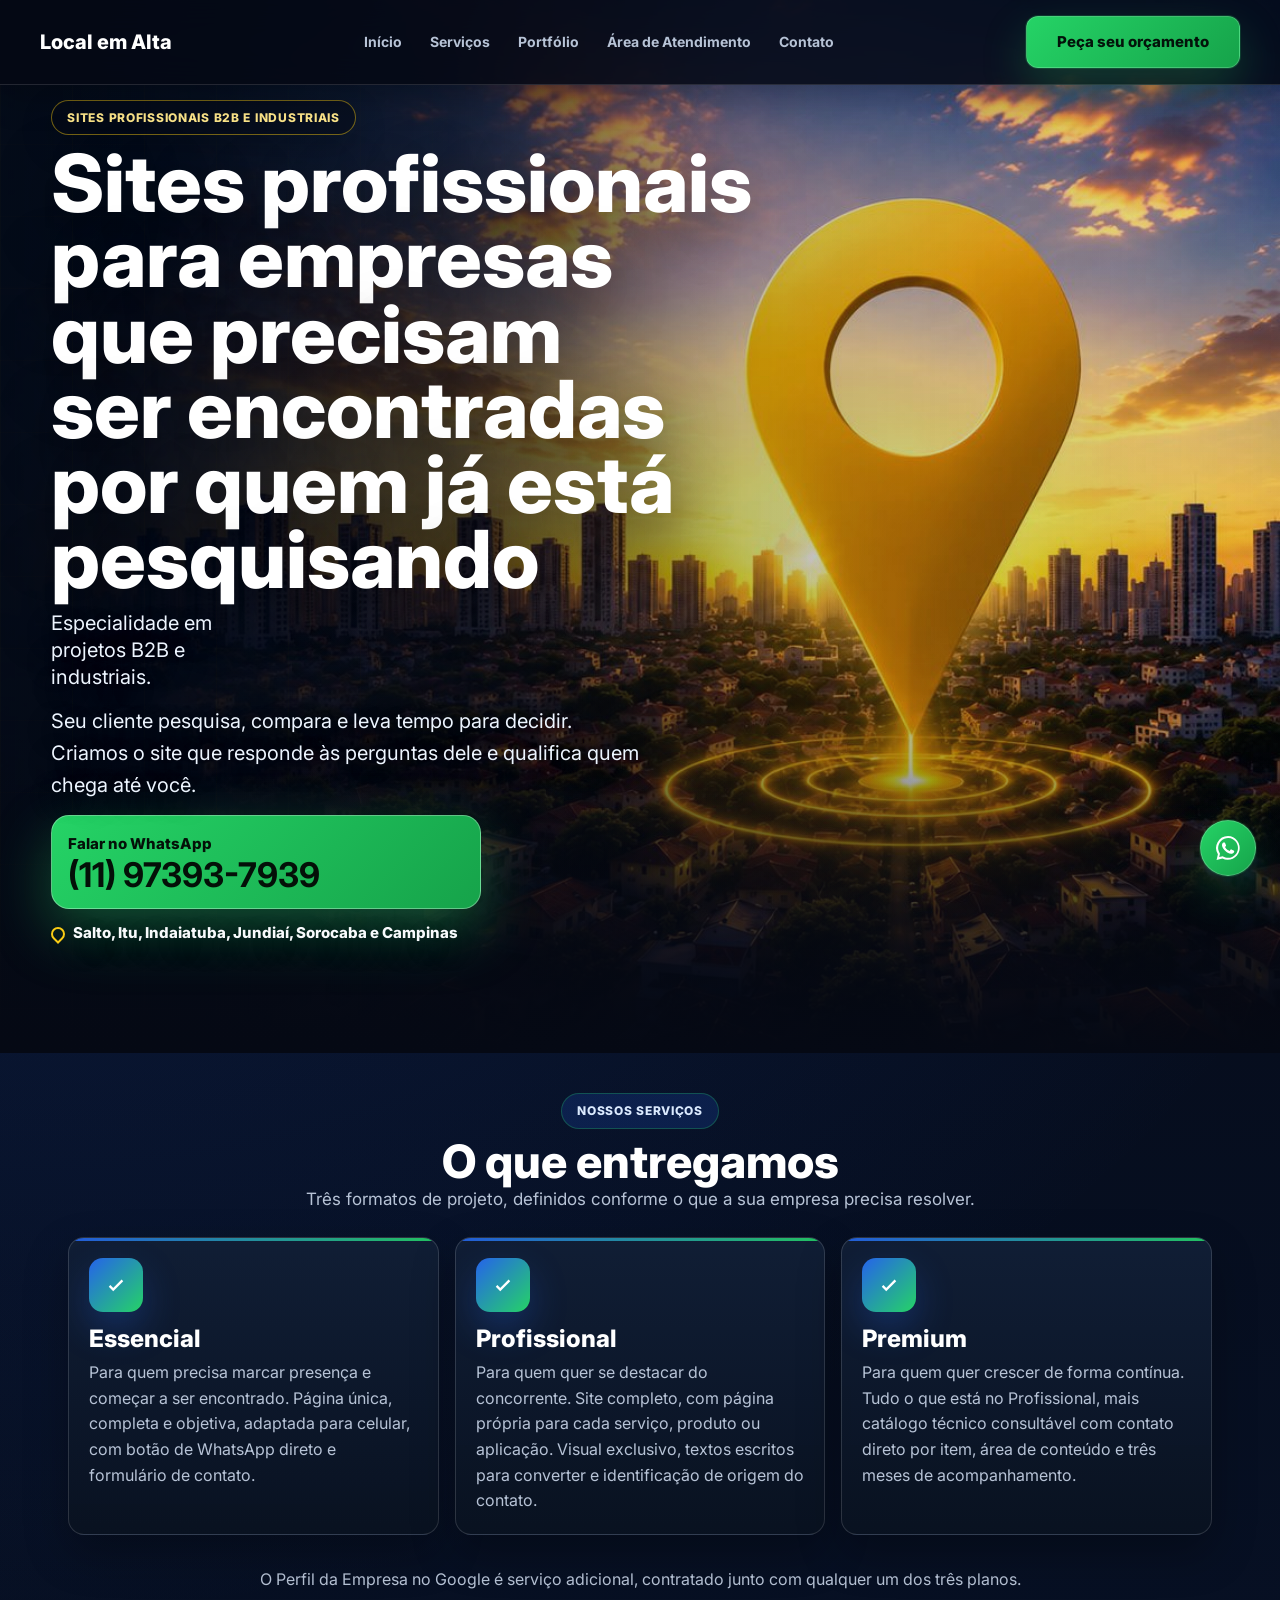
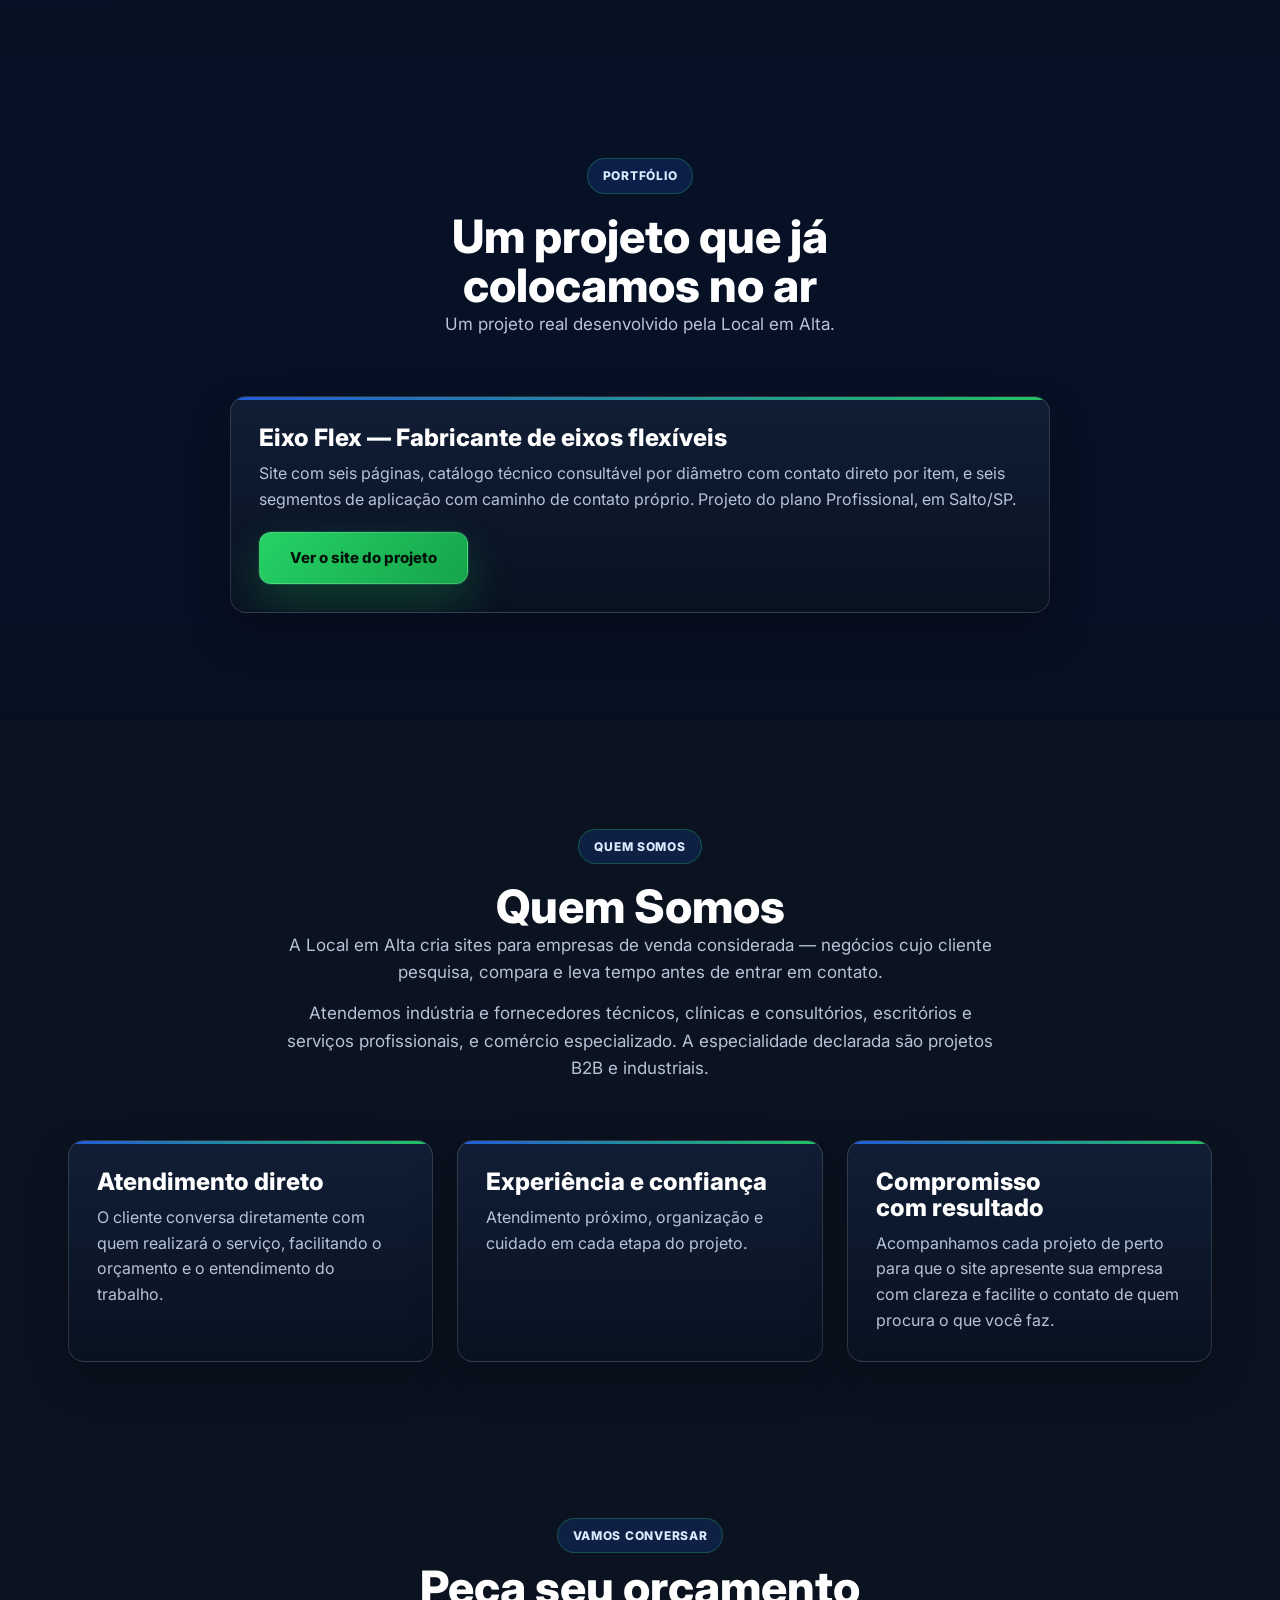
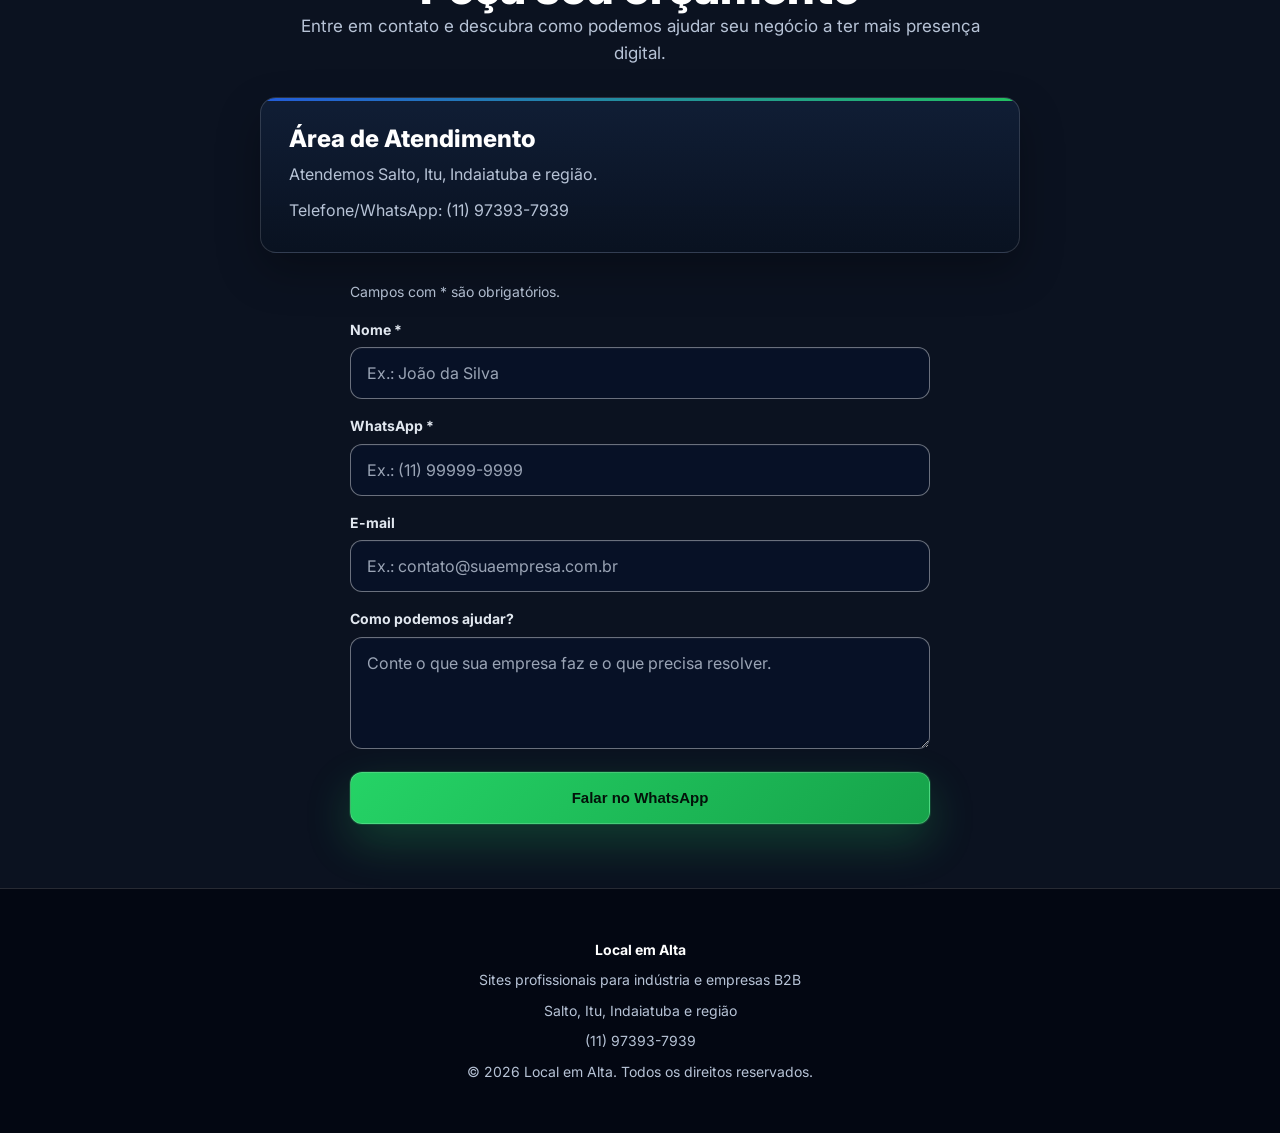
==== commit b02355fd: "Acessibilidade ABNT NBR 17225: labels no formulário, menu do celular, foco e landmarks" ====
--- a/index.html
+++ b/index.html
@@ -10,7 +10,10 @@
 <meta property="og:description" content="Sites profissionais para empresas de venda considerada, com especialidade em projetos B2B e industriais. Salto, Itu, Indaiatuba, Jundiaí, Sorocaba e Campinas.">
 <meta property="og:url" content="https://localemalta.com.br/">
 <meta property="og:type" content="website">
-<link rel="icon" type="image/svg+xml" href="assets/favicon.svg">
+<link rel="icon" type="image/svg+xml" href="assets/favicon.svg?v=2">
+<link rel="icon" type="image/png" sizes="32x32" href="assets/favicon-32x32.png?v=2">
+<link rel="icon" type="image/png" sizes="16x16" href="assets/favicon-16x16.png?v=2">
+<link rel="apple-touch-icon" href="assets/apple-touch-icon.png?v=2">
 <meta property="og:image" content="https://localemalta.com.br/assets/og-image.jpg">
 <meta property="og:image:width" content="1200">
 <meta property="og:image:height" content="630">
@@ -23,9 +26,13 @@
 </head>
 <body>
 
+<a class="skip-link" href="#conteudo">Pular para o conteúdo</a>
+
 <header><div class="container nav">
 <div class="logo">Local em Alta</div>
+<nav aria-label="Principal">
 <ul id="nav-menu"><li><a href="#inicio">Início</a></li><li><a href="#servicos">Serviços</a></li><li><a href="#portfolio">Portfólio</a></li><li><a href="#atendimento">Área de Atendimento</a></li><li><a href="#contato">Contato</a></li></ul>
+</nav>
 <div class="nav-actions">
 <a href="https://wa.me/5511973937939?text=Ol%C3%A1!%20Vi%20o%20site%20da%20Local%20em%20Alta%20e%20quero%20saber%20mais%20sobre%20um%20projeto%20de%20site%20para%20a%20minha%20empresa." target="_blank" rel="noopener noreferrer" class="btn btn-primary">Peça seu orçamento</a>
 <button type="button" class="nav-toggle" id="nav-toggle" aria-label="Abrir menu" aria-expanded="false" aria-controls="nav-menu">
@@ -35,6 +42,8 @@
 </button>
 </div>
 </div></header>
+
+<main id="conteudo" tabindex="-1">
 
 <section class="hero" id="inicio"><div class="container">
 <div class="hero-copy">
@@ -153,11 +162,30 @@
             </p>
         </div>
 
-        <form id="orcamento-form">
-            <input name="nome" placeholder="Seu nome" required>
-            <input name="telefone" placeholder="WhatsApp" required>
-            <input name="email" type="email" placeholder="E-mail">
-            <textarea name="msg" rows="4" placeholder="Como podemos ajudar?"></textarea>
+        <form id="orcamento-form" novalidate>
+            <p class="form-hint">Campos com <span aria-hidden="true">*</span> são obrigatórios.</p>
+
+            <div class="field">
+                <label for="nome">Nome <span aria-hidden="true">*</span></label>
+                <input id="nome" name="nome" type="text" autocomplete="name" placeholder="Ex.: João da Silva" required>
+            </div>
+
+            <div class="field">
+                <label for="telefone">WhatsApp <span aria-hidden="true">*</span></label>
+                <input id="telefone" name="telefone" type="tel" autocomplete="tel" placeholder="Ex.: (11) 99999-9999" required>
+            </div>
+
+            <div class="field">
+                <label for="email">E-mail</label>
+                <input id="email" name="email" type="email" autocomplete="email" placeholder="Ex.: contato@suaempresa.com.br">
+            </div>
+
+            <div class="field">
+                <label for="msg">Como podemos ajudar?</label>
+                <textarea id="msg" name="msg" rows="4" placeholder="Conte o que sua empresa faz e o que precisa resolver."></textarea>
+            </div>
+
+            <p id="form-erro" class="form-erro" role="alert" hidden></p>
 
             <button type="submit" class="btn btn-primary" style="justify-content:center">
                 Falar no WhatsApp
@@ -166,6 +194,8 @@
     </div>
 </section>
 
+</main>
+
 <footer>
     <div class="container">
         <p>
@@ -184,7 +214,6 @@
             © 2026 Local em Alta. Todos os direitos reservados.
         </p>
     </div>
-</footer>
 
 <a
     href="https://wa.me/5511973937939?text=Ol%C3%A1!%20Vi%20o%20site%20da%20Local%20em%20Alta%20e%20quero%20saber%20mais%20sobre%20um%20projeto%20de%20site%20para%20a%20minha%20empresa."
@@ -197,6 +226,7 @@
         <path d="M16.02 3.2A12.72 12.72 0 0 0 5.23 22.65L3.8 28.8l6.3-1.48A12.72 12.72 0 1 0 16.02 3.2Zm0 23.28c-1.94 0-3.74-.53-5.3-1.45l-.38-.22-3.74.88.84-3.66-.25-.38a10.56 10.56 0 1 1 8.83 4.83Zm5.8-7.9c-.32-.16-1.88-.93-2.17-1.04-.29-.1-.5-.16-.71.16-.21.32-.82 1.04-1 1.25-.18.21-.37.24-.69.08-.32-.16-1.34-.49-2.55-1.57-.94-.84-1.58-1.88-1.76-2.2-.18-.32-.02-.49.14-.65.14-.14.32-.37.48-.56.16-.18.21-.32.32-.53.1-.21.05-.4-.03-.56-.08-.16-.71-1.7-.97-2.33-.26-.61-.52-.53-.71-.54h-.61c-.21 0-.56.08-.85.4-.29.32-1.12 1.09-1.12 2.66 0 1.57 1.15 3.08 1.31 3.29.16.21 2.26 3.45 5.48 4.84.77.33 1.36.53 1.83.68.77.24 1.47.21 2.02.13.62-.09 1.88-.77 2.15-1.51.26-.74.26-1.38.18-1.51-.08-.13-.29-.21-.61-.37Z"/>
     </svg>
 </a>
+</footer>
 
 <script src="js/script.js"></script>
 
--- a/css/style.css
+++ b/css/style.css
@@ -58,13 +58,23 @@
 .portfolio-item h3{padding:16px 18px 18px;font-size:18px;line-height:1.16}
 .icon-circle{width:54px;height:54px;border-radius:14px;background:linear-gradient(135deg,var(--primary-bright),var(--secondary));display:flex;align-items:center;justify-content:center;margin-bottom:20px;box-shadow:0 16px 36px rgba(37,99,235,.28)}
 .team-card{text-align:center}.team-card img{width:140px;height:140px;border-radius:50%;margin:0 auto 16px;object-fit:cover;border:3px solid var(--border)}
-form{display:grid;gap:16px;max-width:580px;margin:0 auto}input,textarea,select{width:100%;padding:15px 16px;background:#071126;border:1px solid rgba(255,255,255,.16);border-radius:12px;color:#fff;font-size:16px;font-family:inherit;box-shadow:inset 0 1px 0 rgba(255,255,255,.04)}input:focus,textarea:focus{outline:none;border-color:var(--secondary);box-shadow:0 0 0 4px rgba(37,211,102,.14)}
+form{display:grid;gap:16px;max-width:580px;margin:0 auto}input,textarea,select{width:100%;padding:15px 16px;background:#071126;border:1px solid rgba(255,255,255,.40);border-radius:12px;color:#fff;font-size:16px;font-family:inherit;box-shadow:inset 0 1px 0 rgba(255,255,255,.04)}input:focus,textarea:focus{outline:none;border-color:var(--secondary);box-shadow:0 0 0 4px rgba(37,211,102,.14)}
+input::placeholder,textarea::placeholder{color:#9aa4b5;opacity:1}
+.field label{display:block;margin-bottom:6px;font-size:14px;font-weight:700;color:#e2e8f0}
+.form-hint{font-size:14px;color:var(--muted);margin:0}
+.form-erro{margin:0;color:#ffb1b1;font-size:14px;font-weight:700}
+input[aria-invalid="true"],textarea[aria-invalid="true"]{border-color:#ff6b6b}
+.skip-link{position:absolute;left:-9999px;top:0;z-index:100;padding:12px 18px;background:#facc15;color:#050914;font-weight:800;border-radius:0 0 10px 0}
+.skip-link:focus{left:0}
+main:focus{outline:none}
+a,button,input,textarea,select{scroll-margin-top:100px}
+a:focus-visible,button:focus-visible,input:focus-visible,textarea:focus-visible,select:focus-visible{outline:3px solid #facc15;outline-offset:3px;border-radius:6px}
 footer{background:#030712;padding:50px 0;border-top:1px solid var(--border);text-align:center;color:var(--muted);font-size:14px}
 .wa{position:fixed;bottom:24px;right:24px;width:56px;height:56px;border-radius:50%;background:linear-gradient(135deg,var(--secondary),var(--secondary-strong));display:flex;align-items:center;justify-content:center;box-shadow:var(--glow);z-index:60;border:1px solid rgba(255,255,255,.22)}
 .wa svg{width:30px;height:30px;display:block;fill:#fff}
 @media(max-width:991px){.hero-note{position:static;width:100%;max-width:360px;margin-top:16px}}
 @media(max-width:1024px){.portfolio-grid{grid-template-columns:repeat(2,minmax(0,1fr))}}
-@media(max-width:768px){section{padding:64px 0}section[id]{scroll-margin-top:86px}.nav{align-items:flex-start;gap:12px}.nav-toggle{display:flex}.nav ul{position:absolute;top:100%;left:0;right:0;flex-direction:column;align-items:stretch;gap:0;background:rgba(5,9,20,.97);backdrop-filter:blur(16px);border-top:1px solid rgba(255,255,255,.12);box-shadow:0 18px 40px rgba(0,0,0,.35);max-height:0;overflow:hidden;opacity:0;pointer-events:none;transition:max-height .3s ease,opacity .25s ease}.nav ul.is-open{max-height:400px;opacity:1;pointer-events:auto}.nav ul li{width:100%}.nav ul a{display:block;padding:16px 20px;border-bottom:1px solid rgba(255,255,255,.08);font-size:15px}.nav ul li:last-child a{border-bottom:0}.logo{font-size:18px;max-width:170px}.nav .btn{min-height:46px;padding:12px 15px;font-size:13px;border-radius:10px}.hero{min-height:auto;padding:118px 0 66px;align-items:flex-start;background:linear-gradient(180deg,rgba(5,9,20,.84),rgba(5,9,20,.6) 48%,rgba(5,9,20,.88)),url('../assets/hero-bg.jpg') 66% center/cover no-repeat}.hero::before{opacity:.1}.hero::after{height:22%}.hero-note{transform:none}.hero-copy{width:100%}.hero h1{font-size:clamp(30px,8.2vw,40px);line-height:1.04;max-width:100%;margin-bottom:10px}.hero p{font-size:16px;margin-bottom:14px}.hero-trust{grid-template-columns:1fr;gap:8px;margin-bottom:14px}.hero-whatsapp{max-width:none;padding:15px}.cta-row{display:grid;grid-template-columns:1fr;gap:12px}.cta-row .btn{width:100%;min-height:54px}.grid-3{grid-template-columns:1fr;gap:18px}.card{padding:24px}.section-head{margin-bottom:38px}.wa{width:56px;height:56px;right:16px;bottom:16px}}
+@media(max-width:768px){section{padding:64px 0}section[id]{scroll-margin-top:86px}.nav{align-items:flex-start;gap:12px}.nav-toggle{display:flex}.nav ul{position:absolute;top:100%;left:0;right:0;flex-direction:column;align-items:stretch;gap:0;background:rgba(5,9,20,.97);backdrop-filter:blur(16px);border-top:1px solid rgba(255,255,255,.12);box-shadow:0 18px 40px rgba(0,0,0,.35);max-height:0;overflow:hidden;opacity:0;pointer-events:none;visibility:hidden;transition:max-height .3s ease,opacity .25s ease,visibility 0s linear .3s}.nav ul.is-open{max-height:400px;opacity:1;pointer-events:auto;visibility:visible;transition:max-height .3s ease,opacity .25s ease,visibility 0s}.nav ul li{width:100%}.nav ul a{display:block;padding:16px 20px;border-bottom:1px solid rgba(255,255,255,.08);font-size:15px}.nav ul li:last-child a{border-bottom:0}.logo{font-size:18px;max-width:170px}.nav .btn{min-height:46px;padding:12px 15px;font-size:13px;border-radius:10px}.hero{min-height:auto;padding:118px 0 66px;align-items:flex-start;background:linear-gradient(180deg,rgba(5,9,20,.84),rgba(5,9,20,.6) 48%,rgba(5,9,20,.88)),url('../assets/hero-bg.jpg') 66% center/cover no-repeat}.hero::before{opacity:.1}.hero::after{height:22%}.hero-note{transform:none}.hero-copy{width:100%}.hero h1{font-size:clamp(30px,8.2vw,40px);line-height:1.04;max-width:100%;margin-bottom:10px}.hero p{font-size:16px;margin-bottom:14px}.hero-trust{grid-template-columns:1fr;gap:8px;margin-bottom:14px}.hero-whatsapp{max-width:none;padding:15px}.cta-row{display:grid;grid-template-columns:1fr;gap:12px}.cta-row .btn{width:100%;min-height:54px}.grid-3{grid-template-columns:1fr;gap:18px}.card{padding:24px}.section-head{margin-bottom:38px}.wa{width:56px;height:56px;right:16px;bottom:16px}}
 @media(max-width:640px){.portfolio-grid{grid-template-columns:1fr}}
 @media(max-width:414px){.container{padding:0 16px}.hero{padding-top:120px;background-position:64% center}.btn{width:100%;min-height:54px;padding:14px 18px;font-size:15px}.nav .btn{width:auto;max-width:148px;min-height:44px;padding:10px 12px;font-size:12px}.logo{max-width:150px;font-size:17px}h2{font-size:30px}h3{font-size:21px}.card{padding:22px}.icon-circle{width:50px;height:50px}.section-head p{font-size:16px}}
 @media(max-width:360px){.container{padding:0 14px}.nav{gap:8px}.logo{max-width:132px;font-size:16px}.nav .btn{max-width:136px;font-size:12px;padding:10px}.hero{padding-top:116px}.hero h1{font-size:30px}.hero p{font-size:16px}.card{padding:20px}.wa{width:56px;height:56px}}
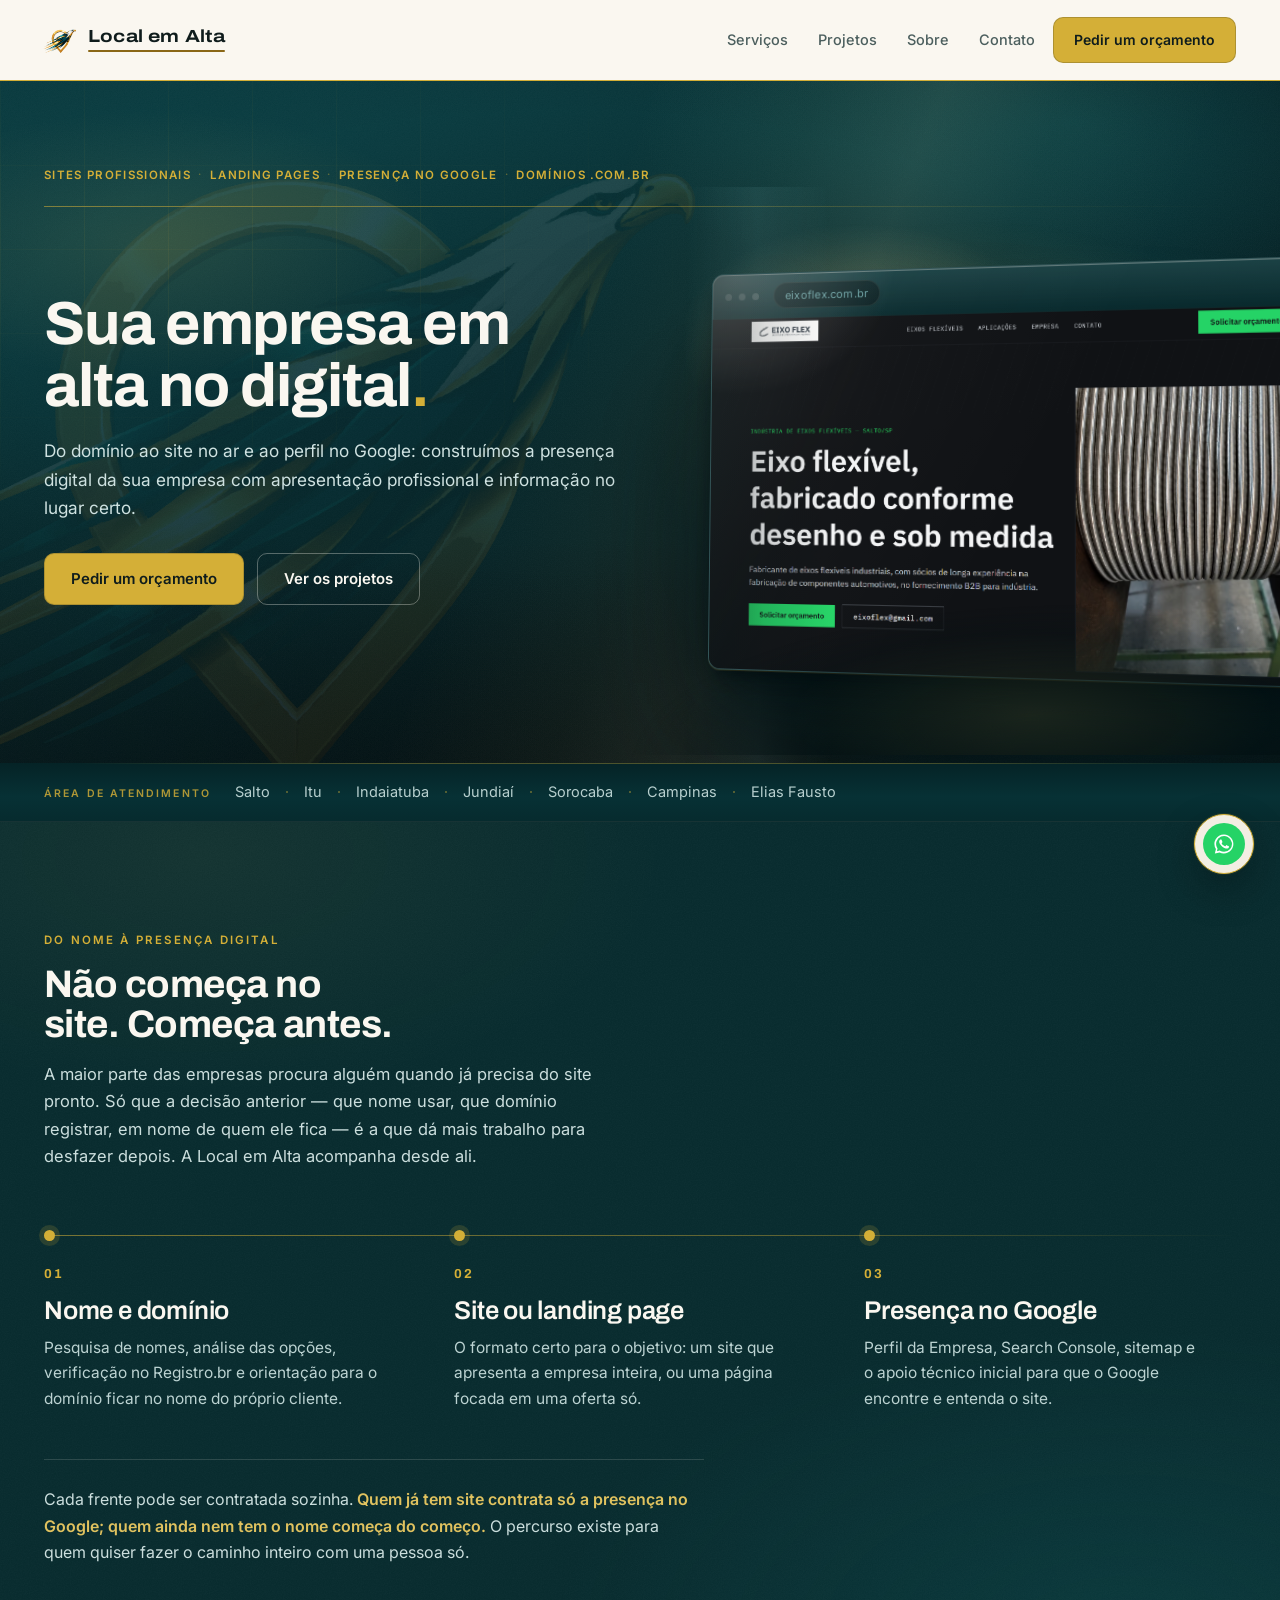
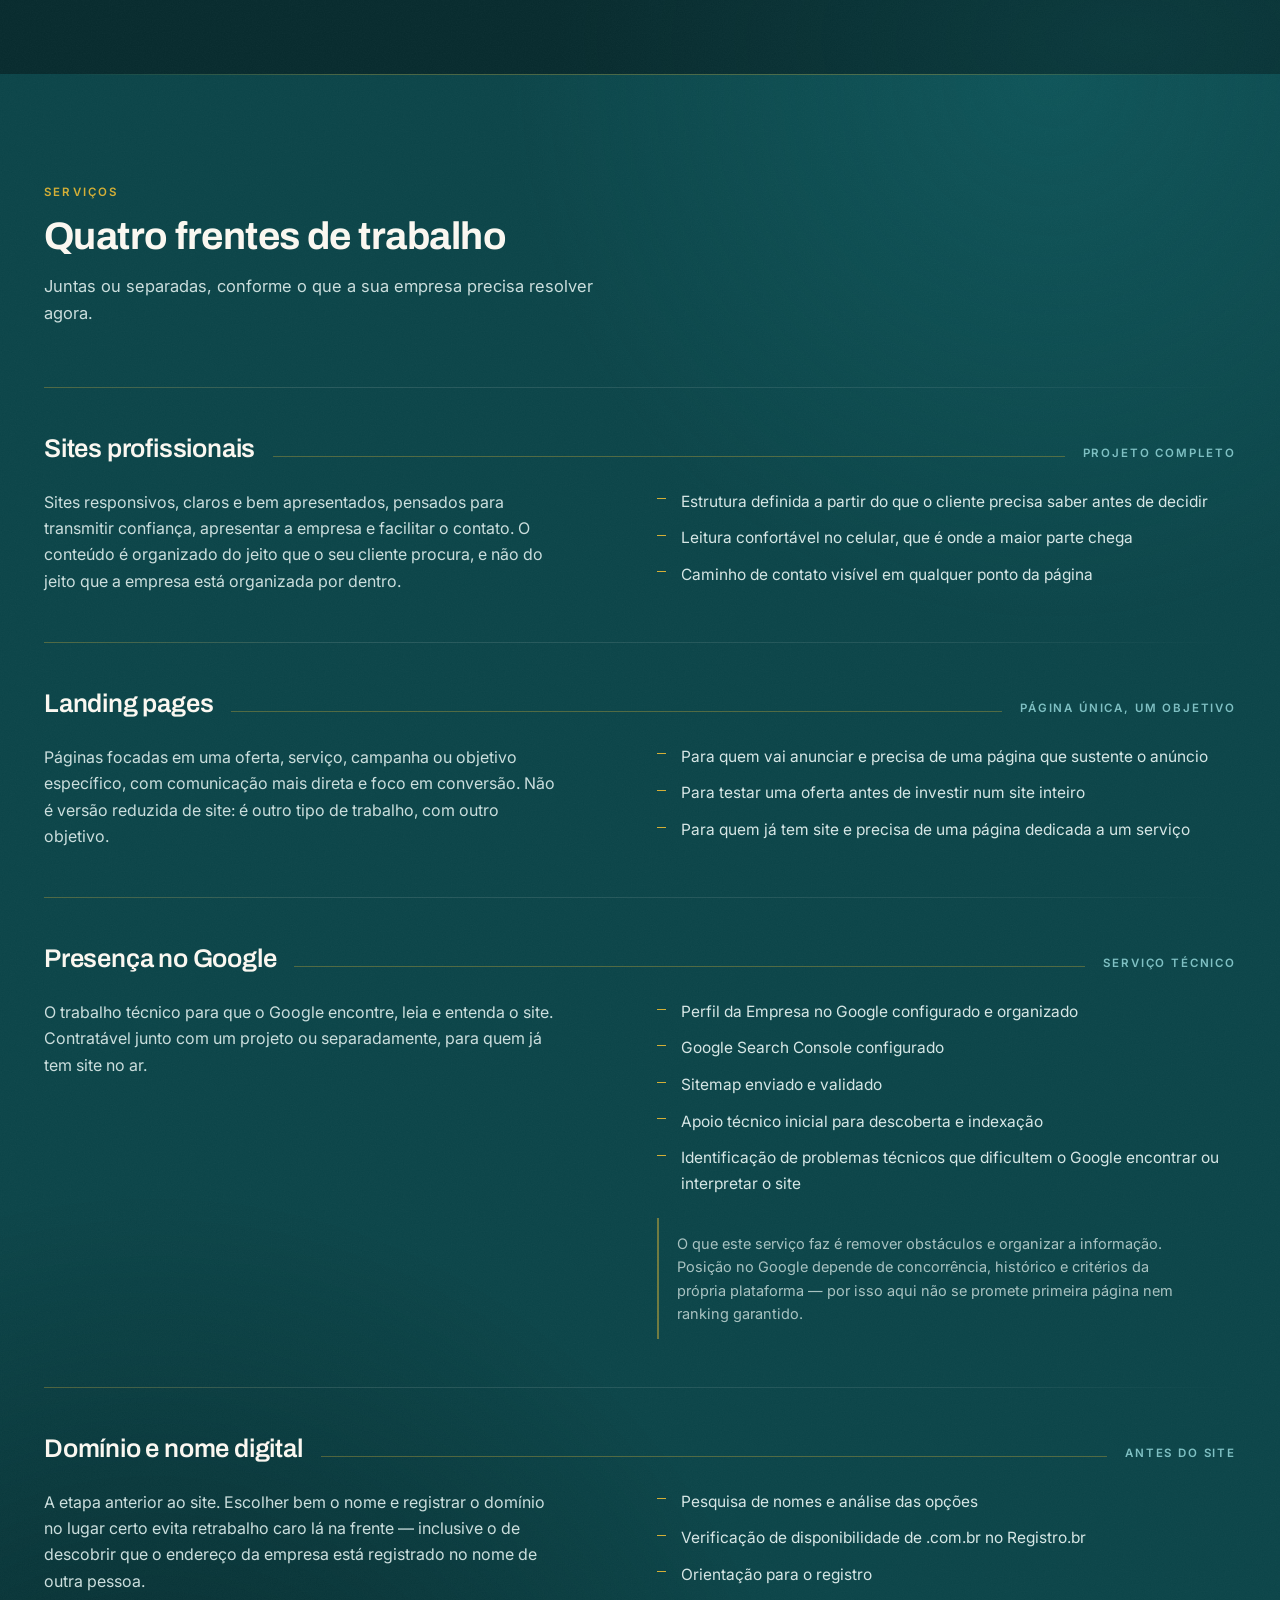
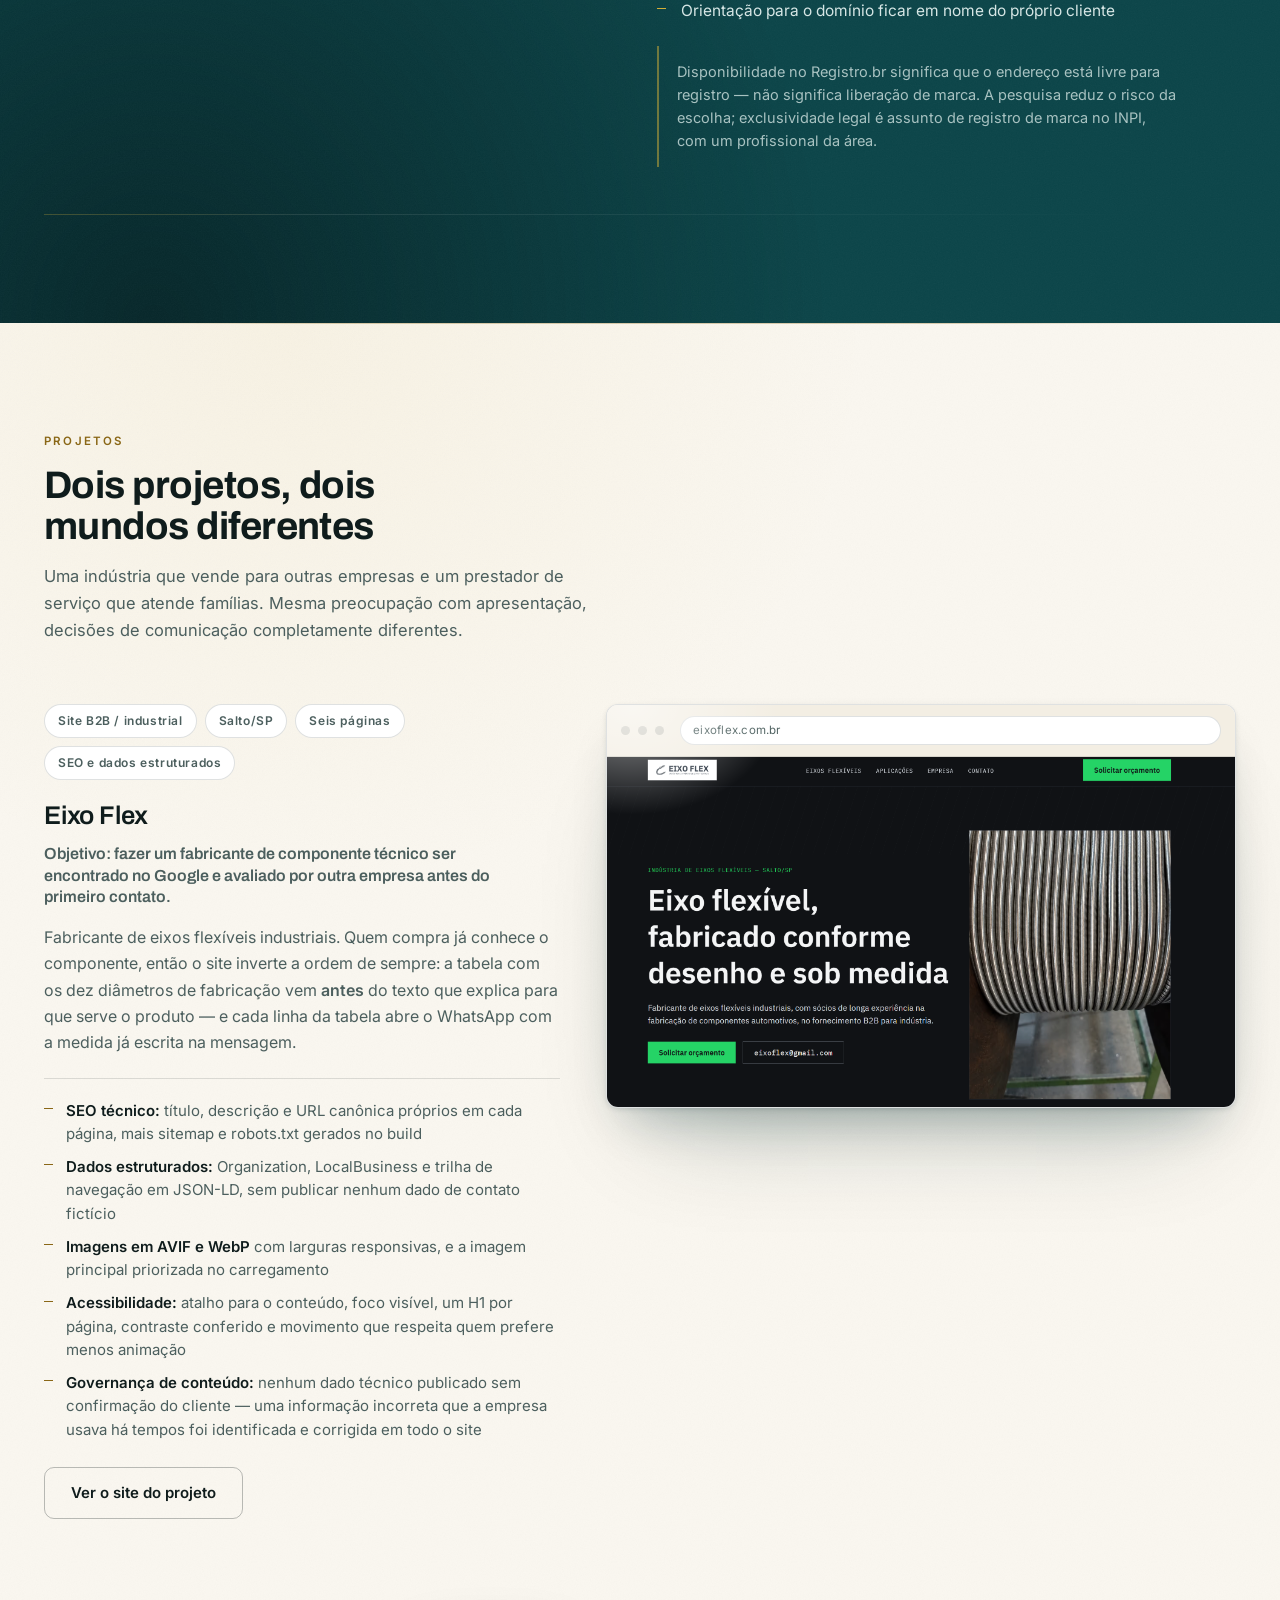
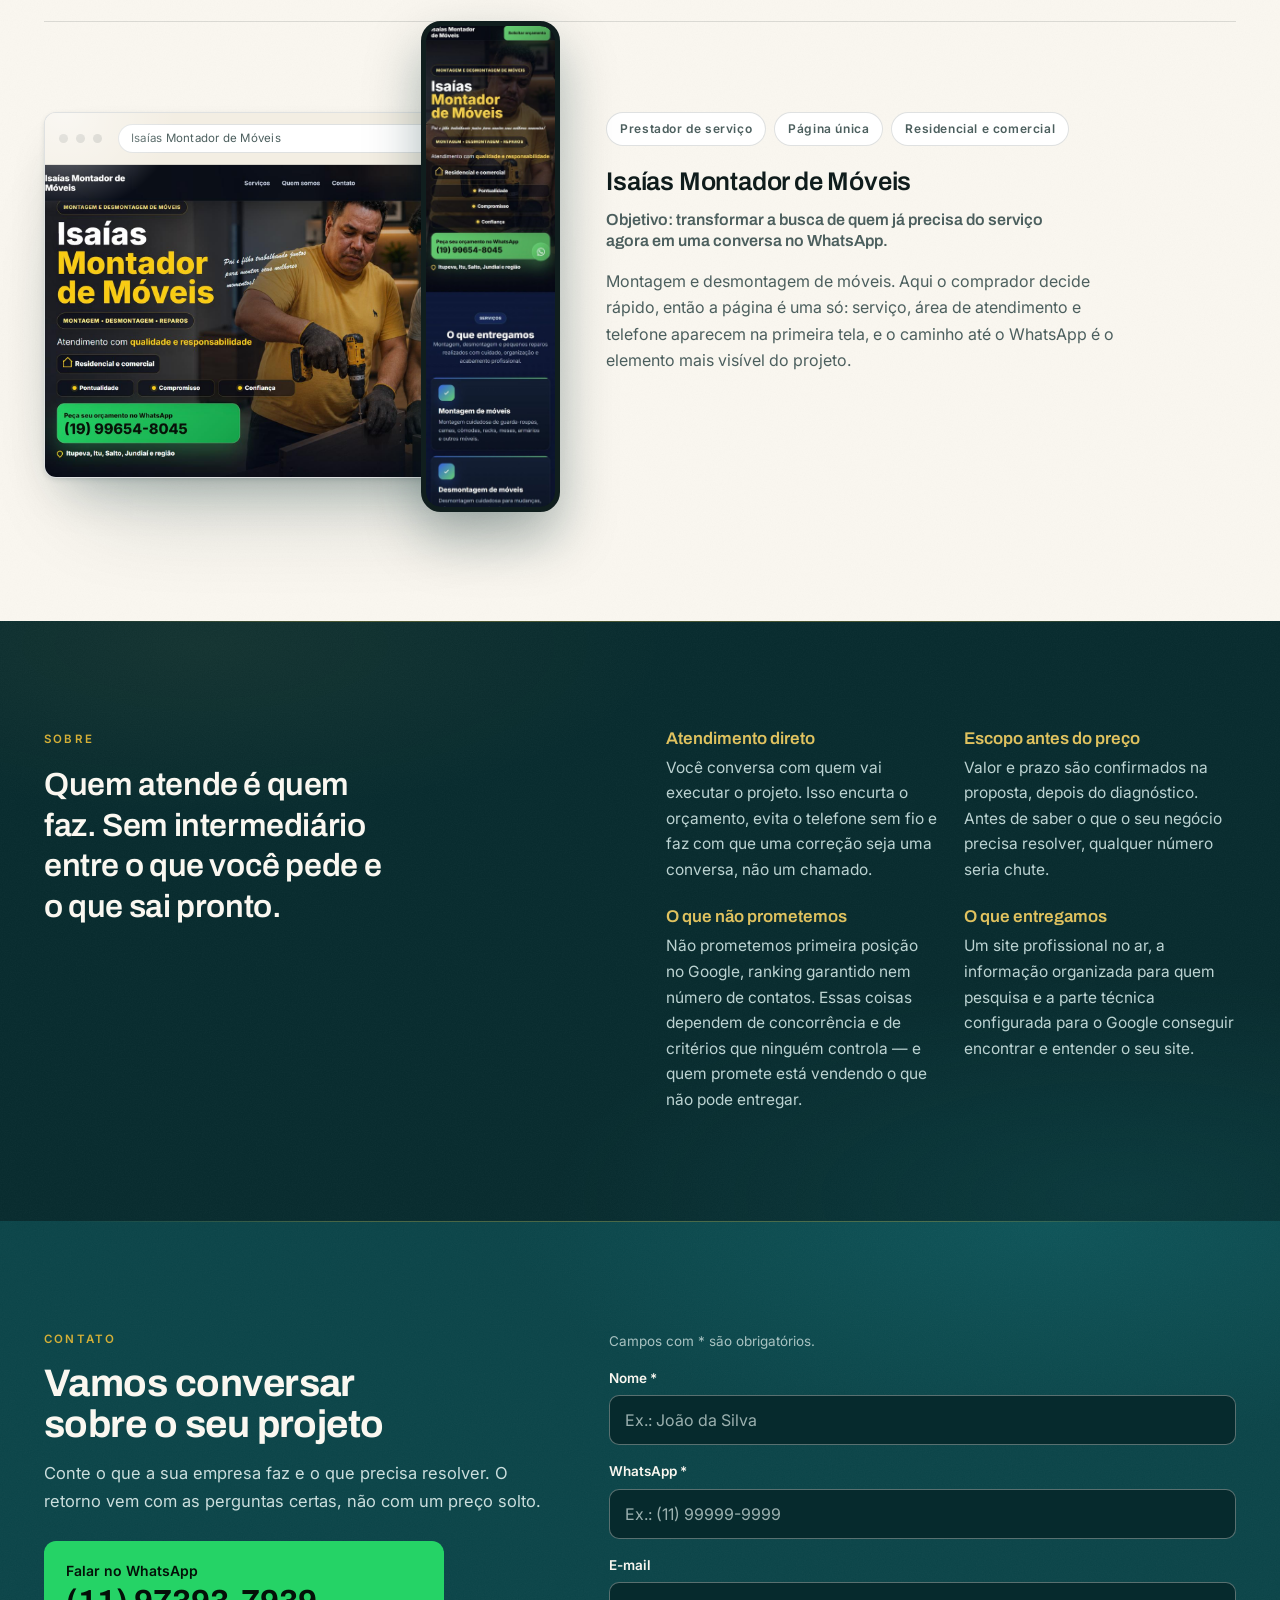
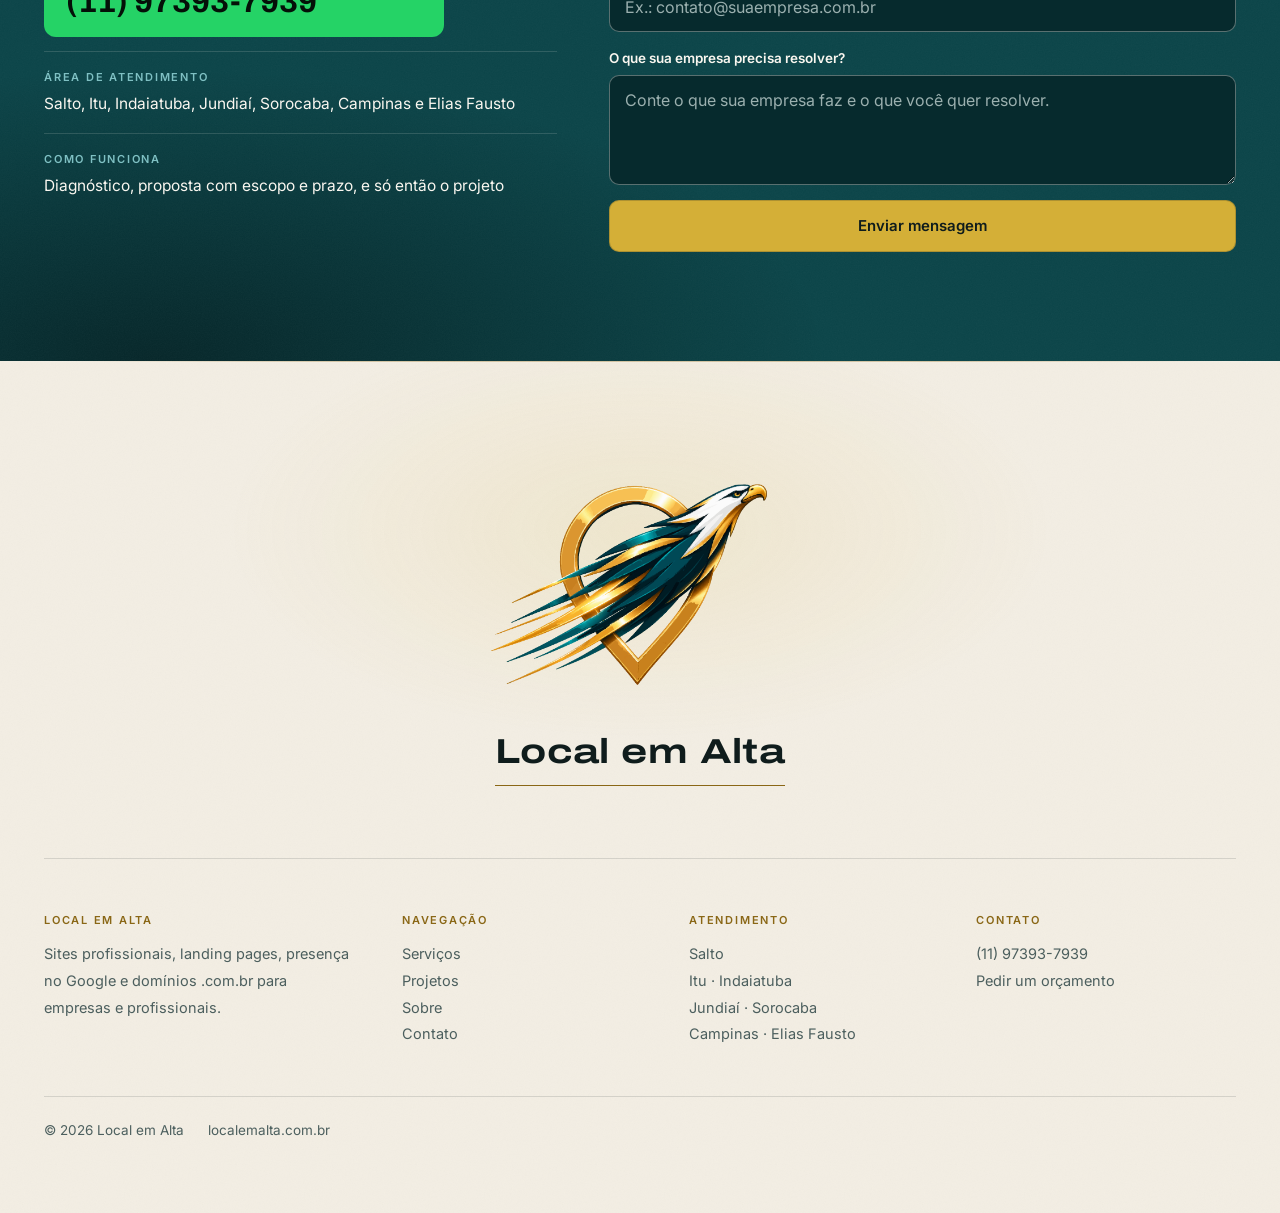
==== commit 401ca4ca: "Aplica nova identidade visual (aguia/creme/dourado/teal), texto literal da referencia aprovada, SEO " ====
--- a/index.html
+++ b/index.html
@@ -2,12 +2,12 @@
 
 <html lang="pt-BR"><head>
 <meta charset="UTF-8"><meta name="viewport" content="width=device-width,initial-scale=1">
-<title>Local em Alta | Sites Profissionais para Indústria e Empresas B2B</title>
-<meta name="description" content="Sites profissionais para empresas que precisam ser encontradas por quem já está pesquisando. Especialidade em projetos B2B e industriais. Salto, Itu, Indaiatuba e região.">
+<title>Local em Alta | Sites Profissionais, Landing Pages e Presença no Google</title>
+<meta name="description" content="Sites profissionais, landing pages, presença no Google e domínios .com.br para empresas e profissionais em Salto, Itu, Indaiatuba, Jundiaí, Sorocaba, Campinas e Elias Fausto.">
 <link rel="canonical" href="https://localemalta.com.br/">
 <meta property="og:site_name" content="Local em Alta">
-<meta property="og:title" content="Local em Alta | Sites Profissionais para Indústria e Empresas B2B">
-<meta property="og:description" content="Sites profissionais para empresas de venda considerada, com especialidade em projetos B2B e industriais. Salto, Itu, Indaiatuba, Jundiaí, Sorocaba e Campinas.">
+<meta property="og:title" content="Local em Alta | Sites Profissionais, Landing Pages e Presença no Google">
+<meta property="og:description" content="Sites profissionais, landing pages, presença no Google e domínios .com.br para empresas e profissionais que querem ser encontradas na internet. Atendimento em Salto, Itu, Indaiatuba, Jundiaí, Sorocaba, Campinas e Elias Fausto.">
 <meta property="og:url" content="https://localemalta.com.br/">
 <meta property="og:type" content="website">
 <link rel="icon" type="image/svg+xml" href="assets/favicon.svg?v=2">
@@ -17,216 +17,433 @@
 <meta property="og:image" content="https://localemalta.com.br/assets/og-image.jpg">
 <meta property="og:image:width" content="1200">
 <meta property="og:image:height" content="630">
-<meta property="og:image:alt" content="Local em Alta - sites profissionais para indústria e empresas B2B">
+<meta property="og:image:alt" content="Local em Alta — sites, landing pages, Perfil da Empresa no Google e presença digital para empresas">
 <meta name="twitter:card" content="summary_large_image">
 <meta name="twitter:image" content="https://localemalta.com.br/assets/og-image.jpg">
 <link rel="preconnect" href="https://fonts.googleapis.com">
-<link href="https://fonts.googleapis.com/css2?family=Inter:wght@400;600;700;800&display=swap" rel="stylesheet">
+<link rel="preconnect" href="https://fonts.gstatic.com" crossorigin>
+<link href="https://fonts.googleapis.com/css2?family=Archivo:wght@400..700&family=Inter:wght@400;500;600&display=swap" rel="stylesheet">
+<link href="https://fonts.googleapis.com/css2?family=Archivo:wdth,wght@62..125,400..700&display=swap" rel="stylesheet">
 <link rel="stylesheet" href="css/style.css">
+<script type="application/ld+json">
+{
+  "@context": "https://schema.org",
+  "@type": "Organization",
+  "@id": "https://localemalta.com.br/#negocio",
+  "name": "Local em Alta",
+  "url": "https://localemalta.com.br/",
+  "image": "https://localemalta.com.br/assets/og-image.jpg",
+  "telephone": "+5511973937939",
+  "description": "Sites profissionais, landing pages, presença no Google e domínios .com.br para empresas e profissionais, do registro do nome à presença digital no ar. Atendimento direto, sem intermediário entre o que o cliente pede e o que é entregue.",
+  "slogan": "Sua empresa em alta no digital.",
+  "knowsAbout": [
+    "Criação de sites profissionais",
+    "Landing pages",
+    "Perfil da Empresa no Google",
+    "Google Search Console",
+    "Registro de domínio .com.br",
+    "Pesquisa e registro de nome digital"
+  ],
+  "areaServed": [
+    { "@type": "City", "name": "Salto" },
+    { "@type": "City", "name": "Itu" },
+    { "@type": "City", "name": "Indaiatuba" },
+    { "@type": "City", "name": "Jundiaí" },
+    { "@type": "City", "name": "Sorocaba" },
+    { "@type": "City", "name": "Campinas" },
+    { "@type": "City", "name": "Elias Fausto" }
+  ],
+  "contactPoint": {
+    "@type": "ContactPoint",
+    "telephone": "+5511973937939",
+    "contactType": "sales",
+    "areaServed": "BR",
+    "availableLanguage": "Portuguese"
+  },
+  "hasOfferCatalog": {
+    "@type": "OfferCatalog",
+    "name": "Frentes de trabalho",
+    "itemListElement": [
+      {
+        "@type": "Offer",
+        "itemOffered": {
+          "@type": "Service",
+          "name": "Sites profissionais",
+          "description": "Sites responsivos, claros e bem apresentados, pensados para transmitir confiança, apresentar a empresa e facilitar o contato. O conteúdo é organizado do jeito que o seu cliente procura, e não do jeito que a empresa está organizada por dentro.",
+          "provider": { "@id": "https://localemalta.com.br/#negocio" }
+        }
+      },
+      {
+        "@type": "Offer",
+        "itemOffered": {
+          "@type": "Service",
+          "name": "Landing pages",
+          "description": "Páginas focadas em uma oferta, serviço, campanha ou objetivo específico, com comunicação mais direta e foco em conversão. Não é versão reduzida de site: é outro tipo de trabalho, com outro objetivo.",
+          "provider": { "@id": "https://localemalta.com.br/#negocio" }
+        }
+      },
+      {
+        "@type": "Offer",
+        "itemOffered": {
+          "@type": "Service",
+          "name": "Presença no Google",
+          "description": "O trabalho técnico para que o Google encontre, leia e entenda o site. Contratável junto com um projeto ou separadamente, para quem já tem site no ar.",
+          "provider": { "@id": "https://localemalta.com.br/#negocio" }
+        }
+      },
+      {
+        "@type": "Offer",
+        "itemOffered": {
+          "@type": "Service",
+          "name": "Domínio e nome digital",
+          "description": "A etapa anterior ao site. Escolher bem o nome e registrar o domínio no lugar certo evita retrabalho caro lá na frente — inclusive o de descobrir que o endereço da empresa está registrado no nome de outra pessoa.",
+          "provider": { "@id": "https://localemalta.com.br/#negocio" }
+        }
+      }
+    ]
+  }
+}
+</script>
 </head>
 <body>
 
 <a class="skip-link" href="#conteudo">Pular para o conteúdo</a>
 
-<header><div class="container nav">
-<div class="logo">Local em Alta</div>
-<nav aria-label="Principal">
-<ul id="nav-menu"><li><a href="#inicio">Início</a></li><li><a href="#servicos">Serviços</a></li><li><a href="#portfolio">Portfólio</a></li><li><a href="#atendimento">Área de Atendimento</a></li><li><a href="#contato">Contato</a></li></ul>
-</nav>
-<div class="nav-actions">
-<a href="https://wa.me/5511973937939?text=Ol%C3%A1!%20Vi%20o%20site%20da%20Local%20em%20Alta%20e%20quero%20saber%20mais%20sobre%20um%20projeto%20de%20site%20para%20a%20minha%20empresa." target="_blank" rel="noopener noreferrer" class="btn btn-primary">Peça seu orçamento</a>
-<button type="button" class="nav-toggle" id="nav-toggle" aria-label="Abrir menu" aria-expanded="false" aria-controls="nav-menu">
-    <span class="nav-toggle-bar"></span>
-    <span class="nav-toggle-bar"></span>
-    <span class="nav-toggle-bar"></span>
-</button>
-</div>
+<header class="topo"><div class="env">
+  <a class="marca-topo" href="#conteudo" aria-label="Local em Alta — início">
+    <img src="assets/aguia-simbolo.png" alt="">
+    <span class="col"><span class="nome">Local em Alta</span><span class="fio-marca" aria-hidden="true"></span></span>
+  </a>
+  <nav class="menu" id="nav-menu" aria-label="Principal">
+    <a href="#servicos">Serviços</a>
+    <a href="#projetos">Projetos</a>
+    <a href="#sobre">Sobre</a>
+    <a href="#contato">Contato</a>
+  </nav>
+  <a class="bt bt-ouro" href="#contato">Pedir um orçamento</a>
+  <button class="menu-bt" type="button" id="nav-toggle" aria-label="Abrir menu" aria-expanded="false" aria-controls="nav-menu"><i></i><i></i><i></i></button>
 </div></header>
 
 <main id="conteudo" tabindex="-1">
 
-<section class="hero" id="inicio"><div class="container">
-<div class="hero-copy">
-<span class="tag">Sites profissionais B2B e industriais</span>
-<h1>Sites profissionais para empresas que precisam ser encontradas por quem já está pesquisando</h1>
-<p class="hero-note">Especialidade em projetos B2B e industriais.</p>
-<p class="hero-line">Seu cliente pesquisa, compara e leva tempo para decidir. Criamos o site que responde às perguntas dele e qualifica quem chega até você.</p>
-<a href="https://wa.me/5511973937939?text=Ol%C3%A1!%20Vi%20o%20site%20da%20Local%20em%20Alta%20e%20quero%20saber%20mais%20sobre%20um%20projeto%20de%20site%20para%20a%20minha%20empresa." target="_blank" rel="noopener noreferrer" class="hero-whatsapp">
-    <span>Falar no WhatsApp</span>
-    <strong>(11) 97393-7939</strong>
+<section class="hero">
+  <span class="malha" aria-hidden="true"></span>
+  <div class="env">
+    <span class="oferta"><span class="ofi">Sites profissionais</span> <i>·</i> <span class="ofi">Landing pages</span> <i>·</i> <span class="ofi">Presença no Google</span> <i>·</i> <span class="ofi">Domínios <span lang="en">.com.br</span></span></span>
+    <div class="hero-texto">
+      <h1>Sua empresa em alta no digital<span class="pt">.</span></h1>
+      <p class="hero-apoio">Do domínio ao site no ar e ao perfil no Google: construímos a presença digital da sua empresa com apresentação profissional e informação no lugar certo.</p>
+      <div class="acoes">
+        <a class="bt bt-ouro" href="#contato">Pedir um orçamento</a>
+        <a class="bt bt-linha" href="#projetos">Ver os projetos</a>
+      </div>
+    </div>
+    <div class="hero-visual">
+      <figure class="janela">
+        <figcaption class="janela-barra"><b></b><b></b><b></b><span class="janela-url">eixoflex.com.br</span></figcaption>
+        <img src="assets/eixoflex-hero.png" width="2075" height="1156" alt="Primeira dobra do site da Eixo Flex, fabricante de eixos flexíveis, feito pela Local em Alta" loading="lazy">
+      </figure>
+    </div>
+  </div>
+</section>
+
+<div class="faixa"><div class="env">
+  <span class="rotulo">Área de atendimento</span>
+  <p class="cidades"><span>Salto</span><span>Itu</span><span>Indaiatuba</span><span>Jundiaí</span><span>Sorocaba</span><span>Campinas</span><span>Elias Fausto</span></p>
+</div></div>
+
+<section class="sec sec-fundo"><div class="env">
+  <div class="sec-cab">
+    <span class="rotulo">Do nome à presença digital</span>
+    <h2>Não começa no site. Começa antes.</h2>
+    <p class="corpo">A maior parte das empresas procura alguém quando já precisa do site pronto. Só que a decisão anterior — que nome usar, que domínio registrar, em nome de quem ele fica — é a que dá mais trabalho para desfazer depois. A Local em Alta acompanha desde ali.</p>
+  </div>
+
+  <ol class="percurso">
+    <li class="etapa">
+      <span class="num">01</span>
+      <h3>Nome e domínio</h3>
+      <p>Pesquisa de nomes, análise das opções, verificação no Registro.br e orientação para o domínio ficar no nome do próprio cliente.</p>
+    </li>
+    <li class="etapa">
+      <span class="num">02</span>
+      <h3>Site ou landing page</h3>
+      <p>O formato certo para o objetivo: um site que apresenta a empresa inteira, ou uma página focada em uma oferta só.</p>
+    </li>
+    <li class="etapa">
+      <span class="num">03</span>
+      <h3>Presença no Google</h3>
+      <p>Perfil da Empresa, Search Console, sitemap e o apoio técnico inicial para que o Google encontre e entenda o site.</p>
+    </li>
+  </ol>
+
+  <p class="remate">Cada frente pode ser contratada sozinha. <strong>Quem já tem site contrata só a presença no Google; quem ainda nem tem o nome começa do começo.</strong> O percurso existe para quem quiser fazer o caminho inteiro com uma pessoa só.</p>
+</div></section>
+
+<section class="sec escuro-2 emenda" id="servicos"><div class="env">
+  <div class="sec-cab">
+    <span class="rotulo">Serviços</span>
+    <h2>Quatro frentes de trabalho</h2>
+    <p class="corpo">Juntas ou separadas, conforme o que a sua empresa precisa resolver agora.</p>
+  </div>
+
+  <article class="frente">
+    <div class="frente-cab">
+      <h3>Sites profissionais</h3>
+      <span class="traco" aria-hidden="true"></span>
+      <span class="kicker">Projeto completo</span>
+    </div>
+    <div class="frente-corpo">
+      <p>Sites responsivos, claros e bem apresentados, pensados para transmitir confiança, apresentar a empresa e facilitar o contato. O conteúdo é organizado do jeito que o seu cliente procura, e não do jeito que a empresa está organizada por dentro.</p>
+      <div>
+        <ul class="itens">
+        <li>Estrutura definida a partir do que o cliente precisa saber antes de decidir</li>
+        <li>Leitura confortável no celular, que é onde a maior parte chega</li>
+        <li>Caminho de contato visível em qualquer ponto da página</li>
+        </ul>
+      </div>
+    </div>
+  </article>
+  <article class="frente">
+    <div class="frente-cab">
+      <h3>Landing pages</h3>
+      <span class="traco" aria-hidden="true"></span>
+      <span class="kicker">Página única, um objetivo</span>
+    </div>
+    <div class="frente-corpo">
+      <p>Páginas focadas em uma oferta, serviço, campanha ou objetivo específico, com comunicação mais direta e foco em conversão. Não é versão reduzida de site: é outro tipo de trabalho, com outro objetivo.</p>
+      <div>
+        <ul class="itens">
+        <li>Para quem vai anunciar e precisa de uma página que sustente o anúncio</li>
+        <li>Para testar uma oferta antes de investir num site inteiro</li>
+        <li>Para quem já tem site e precisa de uma página dedicada a um serviço</li>
+        </ul>
+      </div>
+    </div>
+  </article>
+  <article class="frente">
+    <div class="frente-cab">
+      <h3>Presença no Google</h3>
+      <span class="traco" aria-hidden="true"></span>
+      <span class="kicker">Serviço técnico</span>
+    </div>
+    <div class="frente-corpo">
+      <p>O trabalho técnico para que o Google encontre, leia e entenda o site. Contratável junto com um projeto ou separadamente, para quem já tem site no ar.</p>
+      <div>
+        <ul class="itens">
+        <li>Perfil da Empresa no Google configurado e organizado</li>
+        <li>Google Search Console configurado</li>
+        <li>Sitemap enviado e validado</li>
+        <li>Apoio técnico inicial para descoberta e indexação</li>
+        <li>Identificação de problemas técnicos que dificultem o Google encontrar ou interpretar o site</li>
+        </ul>
+      <p class="ressalva">O que este serviço faz é remover obstáculos e organizar a informação. Posição no Google depende de concorrência, histórico e critérios da própria plataforma — por isso aqui não se promete primeira página nem ranking garantido.</p>
+      </div>
+    </div>
+  </article>
+  <article class="frente">
+    <div class="frente-cab">
+      <h3>Domínio e nome digital</h3>
+      <span class="traco" aria-hidden="true"></span>
+      <span class="kicker">Antes do site</span>
+    </div>
+    <div class="frente-corpo">
+      <p>A etapa anterior ao site. Escolher bem o nome e registrar o domínio no lugar certo evita retrabalho caro lá na frente — inclusive o de descobrir que o endereço da empresa está registrado no nome de outra pessoa.</p>
+      <div>
+        <ul class="itens">
+        <li>Pesquisa de nomes e análise das opções</li>
+        <li>Verificação de disponibilidade de <span lang="en">.com.br</span> no Registro.br</li>
+        <li>Orientação para o registro</li>
+        <li>Orientação para o domínio ficar em nome do próprio cliente</li>
+        </ul>
+      <p class="ressalva">Disponibilidade no Registro.br significa que o endereço está livre para registro — não significa liberação de marca. A pesquisa reduz o risco da escolha; exclusividade legal é assunto de registro de marca no INPI, com um profissional da área.</p>
+      </div>
+    </div>
+  </article>
+</div></section>
+
+<section class="sec claro emenda emenda-clara" id="projetos"><div class="env">
+  <div class="sec-cab">
+    <span class="rotulo rotulo-claro">Projetos</span>
+    <h2>Dois projetos, dois mundos diferentes</h2>
+    <p class="corpo-claro">Uma indústria que vende para outras empresas e um prestador de serviço que atende famílias. Mesma preocupação com apresentação, decisões de comunicação completamente diferentes.</p>
+  </div>
+
+  <article class="projeto">
+    <div class="texto">
+      <div class="chips"><span>Site B2B / industrial</span><span>Salto/SP</span><span>Seis páginas</span><span>SEO e dados estruturados</span></div>
+      <h3>Eixo Flex</h3>
+      <p class="projeto-obj">Objetivo: fazer um fabricante de componente técnico ser encontrado no Google e avaliado por outra empresa antes do primeiro contato.</p>
+      <p>Fabricante de eixos flexíveis industriais. Quem compra já conhece o componente, então o site inverte a ordem de sempre: a tabela com os dez diâmetros de fabricação vem <strong>antes</strong> do texto que explica para que serve o produto — e cada linha da tabela abre o WhatsApp com a medida já escrita na mensagem.</p>
+      <ul class="entregas">
+        <li><b>SEO técnico:</b> título, descrição e URL canônica próprios em cada página, mais sitemap e robots.txt gerados no build</li>
+        <li><b>Dados estruturados:</b> Organization, LocalBusiness e trilha de navegação em JSON-LD, sem publicar nenhum dado de contato fictício</li>
+        <li><b>Imagens em AVIF e WebP</b> com larguras responsivas, e a imagem principal priorizada no carregamento</li>
+        <li><b>Acessibilidade:</b> atalho para o conteúdo, foco visível, um H1 por página, contraste conferido e movimento que respeita quem prefere menos animação</li>
+        <li><b>Governança de conteúdo:</b> nenhum dado técnico publicado sem confirmação do cliente — uma informação incorreta que a empresa usava há tempos foi identificada e corrigida em todo o site</li>
+      </ul>
+      <p style="margin-top:26px"><a class="bt bt-linha-escura" href="https://eixoflex.com.br" target="_blank" rel="noopener noreferrer">Ver o site do projeto</a></p>
+    </div>
+    <div class="visual">
+      <figure class="janela janela-clara">
+        <figcaption class="janela-barra"><b></b><b></b><b></b><span class="janela-url">eixoflex.com.br</span></figcaption>
+        <img src="assets/eixoflex-hero.png" width="2075" height="1156" alt="Site da Eixo Flex: título sobre fabricação conforme desenho e sob medida, ao lado de uma foto de eixos flexíveis" loading="lazy">
+      </figure>
+    </div>
+  </article>
+
+  <article class="projeto projeto--espelho">
+    <div class="texto">
+      <div class="chips"><span>Prestador de serviço</span><span>Página única</span><span>Residencial e comercial</span></div>
+      <h3>Isaías Montador de Móveis</h3>
+      <p class="projeto-obj">Objetivo: transformar a busca de quem já precisa do serviço agora em uma conversa no WhatsApp.</p>
+      <p>Montagem e desmontagem de móveis. Aqui o comprador decide rápido, então a página é uma só: serviço, área de atendimento e telefone aparecem na primeira tela, e o caminho até o WhatsApp é o elemento mais visível do projeto.</p>
+    </div>
+    <div class="visual dupla">
+      <figure class="janela janela-clara">
+        <figcaption class="janela-barra"><b></b><b></b><b></b><span class="janela-url">Isaías Montador de Móveis</span></figcaption>
+        <img src="img/portfolio/isaias-desktop.jpg" width="1400" height="910" alt="Site do Isaías Montador de Móveis no computador: nome, serviços e telefone na primeira tela" loading="lazy">
+      </figure>
+      <div class="celular"><img src="img/portfolio/isaias-mobile.jpg" width="560" height="2081" alt="O mesmo site no celular, com o botão de WhatsApp em destaque" loading="lazy"></div>
+    </div>
+  </article>
+</div></section>
+
+<section class="sec sec-fundo emenda" id="sobre"><div class="env">
+  <div class="sobre-grade">
+    <div>
+      <span class="rotulo" style="margin-bottom:16px">Sobre</span>
+      <p class="declaracao">Quem atende é quem faz. Sem intermediário entre o que você pede e o que sai pronto.</p>
+    </div>
+    <div class="sobre-cols">
+      <div>
+        <h4>Atendimento direto</h4>
+        <p>Você conversa com quem vai executar o projeto. Isso encurta o orçamento, evita o telefone sem fio e faz com que uma correção seja uma conversa, não um chamado.</p>
+      </div>
+      <div>
+        <h4>Escopo antes do preço</h4>
+        <p>Valor e prazo são confirmados na proposta, depois do diagnóstico. Antes de saber o que o seu negócio precisa resolver, qualquer número seria chute.</p>
+      </div>
+      <div>
+        <h4>O que não prometemos</h4>
+        <p>Não prometemos primeira posição no Google, ranking garantido nem número de contatos. Essas coisas dependem de concorrência e de critérios que ninguém controla — e quem promete está vendendo o que não pode entregar.</p>
+      </div>
+      <div>
+        <h4>O que entregamos</h4>
+        <p>Um site profissional no ar, a informação organizada para quem pesquisa e a parte técnica configurada para o Google conseguir encontrar e entender o seu site.</p>
+      </div>
+    </div>
+  </div>
+</div></section>
+
+<section class="sec escuro-2 emenda" id="contato"><div class="env">
+  <div class="contato-grade">
+    <div>
+      <span class="rotulo" style="margin-bottom:14px">Contato</span>
+      <h2 style="margin-bottom:16px">Vamos conversar sobre o seu projeto</h2>
+      <p class="corpo" style="margin-bottom:26px">Conte o que a sua empresa faz e o que precisa resolver. O retorno vem com as perguntas certas, não com um preço solto.</p>
+
+      <a class="zap" href="https://wa.me/5511973937939?text=Ol%C3%A1!%20Vi%20o%20site%20da%20Local%20em%20Alta%20e%20quero%20saber%20mais%20sobre%20um%20projeto%20de%20site%20para%20a%20minha%20empresa." target="_blank" rel="noopener noreferrer" aria-label="Falar no WhatsApp: 11 97393-7939">
+        <span>Falar no WhatsApp</span>
+        <strong>(11) 97393-7939</strong>
+      </a>
+
+      <dl>
+        <div class="dado"><dt>Área de atendimento</dt><dd>Salto, Itu, Indaiatuba, Jundiaí, Sorocaba, Campinas e Elias Fausto</dd></div>
+        <div class="dado"><dt>Como funciona</dt><dd>Diagnóstico, proposta com escopo e prazo, e só então o projeto</dd></div>
+      </dl>
+    </div>
+
+    <form id="orcamento-form" novalidate>
+      <p class="dica">Campos com <span aria-hidden="true">*</span> são obrigatórios.</p>
+
+      <div class="campo">
+        <label for="nome">Nome <span aria-hidden="true">*</span></label>
+        <input id="nome" name="nome" type="text" autocomplete="name" placeholder="Ex.: João da Silva" required>
+      </div>
+
+      <div class="campo">
+        <label for="telefone">WhatsApp <span aria-hidden="true">*</span></label>
+        <input id="telefone" name="telefone" type="tel" autocomplete="tel" placeholder="Ex.: (11) 99999-9999" required>
+      </div>
+
+      <div class="campo">
+        <label for="email">E-mail</label>
+        <input id="email" name="email" type="email" autocomplete="email" placeholder="Ex.: contato@suaempresa.com.br">
+      </div>
+
+      <div class="campo">
+        <label for="msg">O que sua empresa precisa resolver?</label>
+        <textarea id="msg" name="msg" rows="4" placeholder="Conte o que sua empresa faz e o que você quer resolver."></textarea>
+      </div>
+
+      <p id="form-erro" class="form-erro" role="alert" hidden></p>
+
+      <button type="submit" class="bt bt-ouro">Enviar mensagem</button>
+    </form>
+  </div>
+</div></section>
+
+</main>
+
+<section class="assinatura emenda emenda-clara">
+  <div class="env">
+    <div class="lock">
+      <img src="assets/aguia-simbolo.png" alt="Local em Alta">
+      <span class="nome">Local em Alta</span>
+      <span class="fio"></span>
+    </div>
+  </div>
+</section>
+
+<footer class="rodape"><div class="env">
+  <div class="rodape-grade">
+    <div>
+      <h4>Local em Alta</h4>
+      <p>Sites profissionais, landing pages, presença no Google e domínios <span lang="en">.com.br</span> para empresas e profissionais.</p>
+    </div>
+    <div>
+      <h4>Navegação</h4>
+      <ul>
+        <li><a href="#servicos">Serviços</a></li>
+        <li><a href="#projetos">Projetos</a></li>
+        <li><a href="#sobre">Sobre</a></li>
+        <li><a href="#contato">Contato</a></li>
+      </ul>
+    </div>
+    <div>
+      <h4>Atendimento</h4>
+      <ul>
+        <li>Salto</li><li>Itu · Indaiatuba</li><li>Jundiaí · Sorocaba</li><li>Campinas · Elias Fausto</li>
+      </ul>
+    </div>
+    <div>
+      <h4>Contato</h4>
+      <ul>
+        <li><a href="tel:+5511973937939">(11) 97393-7939</a></li>
+        <li><a href="#contato">Pedir um orçamento</a></li>
+      </ul>
+    </div>
+  </div>
+  <div class="creditos">
+    <span>© 2026 Local em Alta</span>
+    <span>localemalta.com.br</span>
+  </div>
+</div></footer>
+
+<a
+  class="wa-flutuante"
+  href="https://wa.me/5511973937939?text=Ol%C3%A1!%20Vi%20o%20site%20da%20Local%20em%20Alta%20e%20quero%20saber%20mais%20sobre%20um%20projeto%20de%20site%20para%20a%20minha%20empresa."
+  target="_blank"
+  rel="noopener noreferrer"
+  aria-label="Falar com a Local em Alta pelo WhatsApp"
+>
+  <span class="wa-flutuante-icone">
+    <svg viewBox="0 0 32 32" aria-hidden="true" focusable="false">
+      <path d="M16.02 3.2A12.72 12.72 0 0 0 5.23 22.65L3.8 28.8l6.3-1.48A12.72 12.72 0 1 0 16.02 3.2Zm0 23.28c-1.94 0-3.74-.53-5.3-1.45l-.38-.22-3.74.88.84-3.66-.25-.38a10.56 10.56 0 1 1 8.83 4.83Zm5.8-7.9c-.32-.16-1.88-.93-2.17-1.04-.29-.1-.5-.16-.71.16-.21.32-.82 1.04-1 1.25-.18.21-.37.24-.69.08-.32-.16-1.34-.49-2.55-1.57-.94-.84-1.58-1.88-1.76-2.2-.18-.32-.02-.49.14-.65.14-.14.32-.37.48-.56.16-.18.21-.32.32-.53.1-.21.05-.4-.03-.56-.08-.16-.71-1.7-.97-2.33-.26-.61-.52-.53-.71-.54h-.61c-.21 0-.56.08-.85.4-.29.32-1.12 1.09-1.12 2.66 0 1.57 1.15 3.08 1.31 3.29.16.21 2.26 3.45 5.48 4.84.77.33 1.36.53 1.83.68.77.24 1.47.21 2.02.13.62-.09 1.88-.77 2.15-1.51.26-.74.26-1.38.18-1.51-.08-.13-.29-.21-.61-.37Z"/>
+    </svg>
+  </span>
 </a>
-<div class="cta-row">
-    <a href="#servicos" class="btn btn-outline">Ver serviços</a>
-</div>
-<p class="hero-cities">Salto, Itu, Indaiatuba, Jundiaí, Sorocaba e Campinas</p>
-</div>
-</div></section>
-
-<section id="servicos"><div class="container">
-<div class="section-head fade-up"><span class="tag">Nossos Serviços</span><h2>O que entregamos</h2><p class="muted">Três formatos de projeto, definidos conforme o que a sua empresa precisa resolver.</p></div>
-<div class="grid-3">
-<div class="card fade-up"><div class="icon-circle"><svg width="22" height="22" viewBox="0 0 24 24" fill="none" stroke="#fff" stroke-width="2.5" aria-hidden="true"><path d="M5 13l4 4L19 7"/></svg></div><h3>Essencial</h3><p class="muted" style="margin-top:10px">Para quem precisa marcar presença e começar a ser encontrado. Página única, completa e objetiva, adaptada para celular, com botão de WhatsApp direto e formulário de contato.</p></div><div class="card fade-up"><div class="icon-circle"><svg width="22" height="22" viewBox="0 0 24 24" fill="none" stroke="#fff" stroke-width="2.5" aria-hidden="true"><path d="M5 13l4 4L19 7"/></svg></div><h3>Profissional</h3><p class="muted" style="margin-top:10px">Para quem quer se destacar do concorrente. Site completo, com página própria para cada serviço, produto ou aplicação. Visual exclusivo, textos escritos para converter e identificação de origem do contato.</p></div><div class="card fade-up"><div class="icon-circle"><svg width="22" height="22" viewBox="0 0 24 24" fill="none" stroke="#fff" stroke-width="2.5" aria-hidden="true"><path d="M5 13l4 4L19 7"/></svg></div><h3>Premium</h3><p class="muted" style="margin-top:10px">Para quem quer crescer de forma contínua. Tudo o que está no Profissional, mais catálogo técnico consultável com contato direto por item, área de conteúdo e três meses de acompanhamento.</p></div>
-</div>
-<p class="muted" style="text-align:center;margin-top:32px">O Perfil da Empresa no Google é serviço adicional, contratado junto com qualquer um dos três planos.</p>
-</div></section>
-
-<section id="portfolio"><div class="container">
-<div class="section-head fade-up">
-  <span class="tag">Portfólio</span>
-  <h2>Um projeto que já colocamos no ar</h2>
-  <p class="muted">Um projeto real desenvolvido pela Local em Alta.</p>
-</div>
-
-<div class="card fade-up" style="max-width:820px;margin:0 auto;">
-  <h3>Eixo Flex — Fabricante de eixos flexíveis</h3>
-  <p class="muted" style="margin-top:10px">
-    Site com seis páginas, catálogo técnico consultável por diâmetro
-    com contato direto por item, e seis segmentos de aplicação com
-    caminho de contato próprio. Projeto do plano Profissional, em Salto/SP.
-  </p>
-
-  <a href="https://eixoflex.com.br" target="_blank" rel="noopener noreferrer" class="btn btn-primary" style="margin-top:20px;">
-    Ver o site do projeto
-  </a>
-</div>
-</div></section>
-
-<section id="equipe" style="background:var(--surface)">
-    <div class="container">
-
-        <div class="section-head fade-up">
-            <span class="tag">Quem Somos</span>
-
-            <h2>Quem Somos</h2>
-
-            <p class="muted">
-                A Local em Alta cria sites para empresas de venda considerada — negócios cujo cliente pesquisa, compara e leva tempo antes de entrar em contato.
-            </p>
-            <p class="muted" style="margin-top:14px">
-                Atendemos indústria e fornecedores técnicos, clínicas e consultórios, escritórios e serviços profissionais, e comércio especializado. A especialidade declarada são projetos B2B e industriais.
-            </p>
-        </div>
-
-        <div class="grid-3">
-
-            <div class="card fade-up">
-                <h3>Atendimento direto</h3>
-
-                <p class="muted" style="margin-top:10px">
-                    O cliente conversa diretamente com quem realizará o serviço,
-                    facilitando o orçamento e o entendimento do trabalho.
-                </p>
-            </div>
-
-            <div class="card fade-up">
-                <h3>Experiência e confiança</h3>
-
-                <p class="muted" style="margin-top:10px">
-                    Atendimento próximo, organização e cuidado em cada
-                    etapa do projeto.
-                </p>
-            </div>
-
-            <div class="card fade-up">
-                <h3>Compromisso com resultado</h3>
-
-                <p class="muted" style="margin-top:10px">
-                    Acompanhamos cada projeto de perto para que o site apresente
-                    sua empresa com clareza e facilite o contato de quem procura
-                    o que você faz.
-                </p>
-            </div>
-
-        </div>
-
-    </div>
-</section>
-
-
-
-<section id="contato" style="background:var(--surface)">
-    <div class="container">
-        <div class="section-head fade-up">
-            <span class="tag">Vamos Conversar</span>
-            <h2>Peça seu orçamento</h2>
-            <p class="muted">Entre em contato e descubra como podemos ajudar seu negócio a ter mais presença digital.</p>
-        </div>
-
-        <div class="card fade-up" style="max-width:760px;margin:0 auto 28px;" id="atendimento">
-            <h3>Área de Atendimento</h3>
-            <p class="muted" style="margin-top:10px">
-                Atendemos Salto, Itu, Indaiatuba e região.
-            </p>
-            <p class="muted" style="margin-top:10px">
-                Telefone/WhatsApp: (11) 97393-7939
-            </p>
-        </div>
-
-        <form id="orcamento-form" novalidate>
-            <p class="form-hint">Campos com <span aria-hidden="true">*</span> são obrigatórios.</p>
-
-            <div class="field">
-                <label for="nome">Nome <span aria-hidden="true">*</span></label>
-                <input id="nome" name="nome" type="text" autocomplete="name" placeholder="Ex.: João da Silva" required>
-            </div>
-
-            <div class="field">
-                <label for="telefone">WhatsApp <span aria-hidden="true">*</span></label>
-                <input id="telefone" name="telefone" type="tel" autocomplete="tel" placeholder="Ex.: (11) 99999-9999" required>
-            </div>
-
-            <div class="field">
-                <label for="email">E-mail</label>
-                <input id="email" name="email" type="email" autocomplete="email" placeholder="Ex.: contato@suaempresa.com.br">
-            </div>
-
-            <div class="field">
-                <label for="msg">Como podemos ajudar?</label>
-                <textarea id="msg" name="msg" rows="4" placeholder="Conte o que sua empresa faz e o que precisa resolver."></textarea>
-            </div>
-
-            <p id="form-erro" class="form-erro" role="alert" hidden></p>
-
-            <button type="submit" class="btn btn-primary" style="justify-content:center">
-                Falar no WhatsApp
-            </button>
-        </form>
-    </div>
-</section>
-
-</main>
-
-<footer>
-    <div class="container">
-        <p>
-            <strong style="color: #fff;">Local em Alta</strong>
-        </p>
-        <p style="margin-top: 8px;">
-            Sites profissionais para indústria e empresas B2B
-        </p>
-        <p style="margin-top: 8px;">
-            Salto, Itu, Indaiatuba e região
-        </p>
-        <p style="margin-top: 8px;">
-            (11) 97393-7939
-        </p>
-        <p style="margin-top: 8px;">
-            © 2026 Local em Alta. Todos os direitos reservados.
-        </p>
-    </div>
-
-<a
-    href="https://wa.me/5511973937939?text=Ol%C3%A1!%20Vi%20o%20site%20da%20Local%20em%20Alta%20e%20quero%20saber%20mais%20sobre%20um%20projeto%20de%20site%20para%20a%20minha%20empresa."
-    target="_blank"
-    rel="noopener noreferrer"
-    class="wa"
-    aria-label="Fale com a Local em Alta pelo WhatsApp"
->
-    <svg viewBox="0 0 32 32" aria-hidden="true" focusable="false">
-        <path d="M16.02 3.2A12.72 12.72 0 0 0 5.23 22.65L3.8 28.8l6.3-1.48A12.72 12.72 0 1 0 16.02 3.2Zm0 23.28c-1.94 0-3.74-.53-5.3-1.45l-.38-.22-3.74.88.84-3.66-.25-.38a10.56 10.56 0 1 1 8.83 4.83Zm5.8-7.9c-.32-.16-1.88-.93-2.17-1.04-.29-.1-.5-.16-.71.16-.21.32-.82 1.04-1 1.25-.18.21-.37.24-.69.08-.32-.16-1.34-.49-2.55-1.57-.94-.84-1.58-1.88-1.76-2.2-.18-.32-.02-.49.14-.65.14-.14.32-.37.48-.56.16-.18.21-.32.32-.53.1-.21.05-.4-.03-.56-.08-.16-.71-1.7-.97-2.33-.26-.61-.52-.53-.71-.54h-.61c-.21 0-.56.08-.85.4-.29.32-1.12 1.09-1.12 2.66 0 1.57 1.15 3.08 1.31 3.29.16.21 2.26 3.45 5.48 4.84.77.33 1.36.53 1.83.68.77.24 1.47.21 2.02.13.62-.09 1.88-.77 2.15-1.51.26-.74.26-1.38.18-1.51-.08-.13-.29-.21-.61-.37Z"/>
-    </svg>
-</a>
-</footer>
 
 <script src="js/script.js"></script>
 
--- a/css/style.css
+++ b/css/style.css
@@ -1,84 +1,512 @@
-:root{--primary:#0f2f7f;--primary-strong:#061b49;--primary-bright:#2563eb;--secondary:#25D366;--secondary-strong:#16a34a;--bg:#050914;--surface:#0b1220;--text:#f8fafc;--muted:#b7c3d6;--border:rgba(255,255,255,.14);--card:#0d1728;--shadow:0 24px 70px rgba(0,0,0,.38);--glow:0 0 0 1px rgba(37,211,102,.18),0 18px 46px rgba(37,211,102,.24)}
-*{box-sizing:border-box;margin:0;padding:0}html{scroll-behavior:smooth;overflow-x:hidden}body{font-family:'Inter',system-ui,-apple-system,sans-serif;background:radial-gradient(circle at top left,rgba(37,99,235,.24),transparent 36%),linear-gradient(180deg,#050914 0%,#071126 44%,#050914 100%);color:var(--text);line-height:1.6;-webkit-font-smoothing:antialiased;overflow-x:hidden;text-rendering:optimizeLegibility}
-img{max-width:100%;display:block}a{color:inherit;text-decoration:none}.container{width:100%;max-width:1200px;margin:0 auto;padding:0 clamp(16px,4vw,28px)}
-.btn{display:inline-flex;align-items:center;justify-content:center;gap:8px;min-height:52px;padding:15px 30px;border-radius:12px;font-weight:800;font-size:15px;cursor:pointer;border:0;transition:transform .2s,box-shadow .2s,background .2s,border-color .2s;color:#fff;text-align:center;line-height:1.2;white-space:normal}
-.btn-primary{background:linear-gradient(135deg,var(--secondary),var(--secondary-strong));color:#03130a;box-shadow:var(--glow);border:1px solid rgba(255,255,255,.18)}
-.btn-primary:hover{transform:translateY(-2px);box-shadow:0 0 0 1px rgba(255,255,255,.18),0 22px 60px rgba(37,211,102,.36)}
-.btn-outline{background:rgba(255,255,255,.06);color:#fff;border:1px solid rgba(255,255,255,.26);box-shadow:0 12px 32px rgba(0,0,0,.18)}
-.btn-outline:hover{border-color:rgba(37,211,102,.62);background:rgba(37,211,102,.08);transform:translateY(-2px)}
-.card{position:relative;overflow:hidden;background:linear-gradient(180deg,rgba(17,31,54,.96),rgba(9,18,33,.98));border:1px solid var(--border);border-radius:16px;padding:28px;box-shadow:0 18px 44px rgba(0,0,0,.28);transition:transform .25s,border-color .25s,box-shadow .25s}
-.card::before{content:"";position:absolute;inset:0 0 auto;height:3px;background:linear-gradient(90deg,var(--primary-bright),var(--secondary));opacity:.9}
-.card:hover{transform:translateY(-5px);border-color:rgba(37,211,102,.38);box-shadow:0 28px 70px rgba(0,0,0,.38)}
-h1,h2,h3{font-family:'Inter',sans-serif;font-weight:800;letter-spacing:0;line-height:1.08;color:#fff;text-wrap:balance}
-h1{font-size:clamp(34px,7vw,76px);max-width:12ch}h2{font-size:clamp(28px,4vw,46px)}h3{font-size:clamp(20px,2.2vw,24px)}
-section{padding:clamp(68px,9vw,108px) 0}section[id]{scroll-margin-top:96px}
-.muted{color:var(--muted)}.tag{display:inline-block;padding:7px 15px;border-radius:999px;background:rgba(37,99,235,.18);border:1px solid rgba(37,211,102,.28);font-size:12px;font-weight:800;color:#dbeafe;margin-bottom:18px;text-transform:uppercase;letter-spacing:.06em}
-.fade-up{opacity:1;transform:none}
-header{position:fixed;top:0;left:0;right:0;z-index:50;backdrop-filter:blur(16px);background:rgba(5,9,20,.86);border-bottom:1px solid rgba(255,255,255,.12);box-shadow:0 12px 34px rgba(0,0,0,.24)}
-.nav{display:flex;align-items:center;justify-content:space-between;gap:18px;padding:16px 0}
-.logo{font-weight:800;font-size:20px;color:#fff;line-height:1.15;max-width:260px}
-.nav ul{display:flex;gap:28px;list-style:none;align-items:center}.nav ul a{font-size:14px;font-weight:700;color:var(--muted);transition:color .2s}.nav ul a:hover{color:#fff}
-.nav-actions{display:flex;align-items:center;gap:12px}
-.nav-toggle{display:none;flex-direction:column;justify-content:center;gap:5px;width:38px;height:38px;padding:0;border:0;background:transparent;cursor:pointer}
-.nav-toggle-bar{display:block;width:100%;height:2px;border-radius:2px;background:#fff;transition:transform .25s,opacity .2s}
-.nav-toggle[aria-expanded="true"] .nav-toggle-bar:nth-child(1){transform:translateY(7px) rotate(45deg)}
-.nav-toggle[aria-expanded="true"] .nav-toggle-bar:nth-child(2){opacity:0}
-.nav-toggle[aria-expanded="true"] .nav-toggle-bar:nth-child(3){transform:translateY(-7px) rotate(-45deg)}
-.hero{position:relative;min-height:92vh;min-height:92svh;display:flex;align-items:center;padding-top:82px;background:linear-gradient(90deg,rgba(5,9,20,.86) 0%,rgba(5,9,20,.68) 35%,rgba(5,9,20,.2) 58%,rgba(5,9,20,.02) 100%),linear-gradient(180deg,rgba(5,9,20,.02),rgba(5,9,20,.08) 62%,rgba(5,9,20,.56)),url('../assets/hero-bg.jpg') right center/cover no-repeat;overflow:hidden}
-.hero::before{content:"";position:absolute;inset:0;background:linear-gradient(90deg,rgba(250,204,21,.11) 1px,transparent 1px),linear-gradient(180deg,rgba(250,204,21,.06) 1px,transparent 1px);background-size:72px 72px;opacity:.16;mask-image:linear-gradient(90deg,#000,transparent 58%);pointer-events:none}
-.hero::after{content:"";position:absolute;inset:auto 0 0;height:28%;background:linear-gradient(180deg,transparent,var(--bg));pointer-events:none}
-.hero .container{position:relative;z-index:1;display:block}
-.hero-note{position:static;width:220px;max-width:300px;color:#fff;font-family:inherit;font-size:clamp(16px,1.6vw,20px);line-height:1.35;text-align:left;text-shadow:0 8px 24px rgba(0,0,0,.46);transform:none;transform-origin:left center;margin:10px 0 16px;z-index:6}
-.hero-copy{width:min(100%,620px);min-width:0}
-.hero .tag{width:fit-content;max-width:100%;margin-bottom:10px;border-color:rgba(250,204,21,.46);background:rgba(5,9,20,.5);color:#fde68a;box-shadow:0 12px 34px rgba(0,0,0,.18)}
-.hero h1{font-size:clamp(44px,6.4vw,80px);line-height:.94;max-width:680px;margin-bottom:14px;color:#fff;background:none;-webkit-text-fill-color:initial;text-shadow:0 18px 52px rgba(0,0,0,.5)}
-.hero h1 span{display:block;color:#facc15}
-.hero p{font-size:clamp(17px,1.9vw,20px);color:#edf5ff;max-width:600px;margin-bottom:14px;text-shadow:0 10px 30px rgba(0,0,0,.48)}
-.hero-line strong{color:#facc15}
-.hero-residential{position:relative;display:inline-flex;align-items:center;gap:8px;width:fit-content;max-width:100%;margin:0 0 14px;padding:9px 13px;border-radius:12px;background:rgba(5,9,20,.58);border:1px solid rgba(250,204,21,.34);color:#fff;font-weight:800}
-.hero-residential::before{content:"";width:17px;height:14px;display:inline-block;border:2px solid #facc15;border-top:0;position:relative}
-.hero-residential::after{content:"";width:13px;height:13px;border-left:2px solid #facc15;border-top:2px solid #facc15;position:absolute;left:17px;top:8px;transform:rotate(45deg)}
-.hero-trust{display:grid;grid-template-columns:repeat(3,minmax(0,1fr));gap:8px;max-width:560px;margin:0 0 16px}
-.hero-trust span{display:flex;align-items:center;justify-content:center;gap:7px;min-height:38px;padding:8px 10px;border-radius:12px;background:rgba(5,9,20,.58);border:1px solid rgba(250,204,21,.3);color:#fff;font-size:14px;font-weight:800;box-shadow:0 12px 34px rgba(0,0,0,.15)}
-.hero-trust span::before{content:"";width:9px;height:9px;border-radius:50%;background:#facc15;box-shadow:0 0 0 4px rgba(250,204,21,.13)}
-.hero-whatsapp{display:block;max-width:430px;margin-bottom:12px;padding:16px;border-radius:18px;background:linear-gradient(135deg,#25D366,#16a34a);color:#041008;border:1px solid rgba(255,255,255,.32);box-shadow:0 22px 58px rgba(37,211,102,.34);font-weight:800}
-.hero-whatsapp:hover{transform:translateY(-2px);box-shadow:0 28px 70px rgba(37,211,102,.42)}
-.hero-whatsapp span{display:block;font-size:15px}.hero-whatsapp strong{display:block;margin-top:2px;font-size:clamp(24px,3vw,34px);line-height:1}
-.hero-cities{font-size:15px!important;color:#f8fafc!important;margin-bottom:0!important;font-weight:800}
-.hero-cities::before{content:"";display:inline-block;width:10px;height:10px;margin-right:8px;border-radius:50% 50% 50% 0;border:2px solid #facc15;transform:rotate(-45deg);vertical-align:middle}
-.hero-media,.hero-image{display:none}
-.cta-row{display:flex;gap:14px;flex-wrap:wrap;align-items:center}
-.grid-3{display:grid;grid-template-columns:repeat(auto-fit,minmax(min(100%,280px),1fr));gap:24px}
-.section-head{text-align:center;max-width:720px;margin:0 auto 58px}
-.section-head p{font-size:17px}
-.portfolio-grid{display:grid;grid-template-columns:repeat(4,minmax(0,1fr));gap:18px}
-.portfolio-item{display:block;overflow:hidden;background:linear-gradient(180deg,rgba(17,31,54,.96),rgba(9,18,33,.98));border:1px solid var(--border);border-radius:16px;box-shadow:0 18px 44px rgba(0,0,0,.28);transition:transform .25s,border-color .25s,box-shadow .25s}
-.portfolio-item:hover{transform:translateY(-5px);border-color:rgba(37,211,102,.38);box-shadow:0 28px 70px rgba(0,0,0,.38)}
-.portfolio-item img{width:100%;aspect-ratio:4/3;object-fit:cover;background:#071126}
-.portfolio-item h3{padding:16px 18px 18px;font-size:18px;line-height:1.16}
-.icon-circle{width:54px;height:54px;border-radius:14px;background:linear-gradient(135deg,var(--primary-bright),var(--secondary));display:flex;align-items:center;justify-content:center;margin-bottom:20px;box-shadow:0 16px 36px rgba(37,99,235,.28)}
-.team-card{text-align:center}.team-card img{width:140px;height:140px;border-radius:50%;margin:0 auto 16px;object-fit:cover;border:3px solid var(--border)}
-form{display:grid;gap:16px;max-width:580px;margin:0 auto}input,textarea,select{width:100%;padding:15px 16px;background:#071126;border:1px solid rgba(255,255,255,.40);border-radius:12px;color:#fff;font-size:16px;font-family:inherit;box-shadow:inset 0 1px 0 rgba(255,255,255,.04)}input:focus,textarea:focus{outline:none;border-color:var(--secondary);box-shadow:0 0 0 4px rgba(37,211,102,.14)}
-input::placeholder,textarea::placeholder{color:#9aa4b5;opacity:1}
-.field label{display:block;margin-bottom:6px;font-size:14px;font-weight:700;color:#e2e8f0}
-.form-hint{font-size:14px;color:var(--muted);margin:0}
-.form-erro{margin:0;color:#ffb1b1;font-size:14px;font-weight:700}
-input[aria-invalid="true"],textarea[aria-invalid="true"]{border-color:#ff6b6b}
-.skip-link{position:absolute;left:-9999px;top:0;z-index:100;padding:12px 18px;background:#facc15;color:#050914;font-weight:800;border-radius:0 0 10px 0}
+:root{
+  --ink-900:#062A2D; --ink-800:#0A4448; --card:#0B3438;
+  --teal-700:#0E5E63; --teal-600:#14797E; --teal-300:#7FC0C3;
+  --gold-700:#8A6716; --gold:#D4AF37; --gold-400:#E0C25F;
+  --cream:#FAF7F0; --cream-100:#F3EEE3; --ink:#0F1C1C; --ink-muted:#4C5F5E;
+  --whatsapp:#25D366; --whatsapp-forte:#16a34a;
+
+  --display:'Archivo',system-ui,-apple-system,'Segoe UI',sans-serif;
+  --body:'Inter',system-ui,-apple-system,'Segoe UI',sans-serif;
+
+  --simb:url("../assets/aguia-simbolo.png");
+  --simb-prop:1372 / 1146;
+  --desvio:0.038;
+
+  --grao:url("data:image/svg+xml,%3Csvg%20xmlns%3D%27http%3A%2F%2Fwww.w3.org%2F2000%2Fsvg%27%20width%3D%27180%27%20height%3D%27180%27%3E%3Cfilter%20id%3D%27g%27%3E%3CfeTurbulence%20type%3D%27fractalNoise%27%20baseFrequency%3D%270.85%27%20numOctaves%3D%273%27%20stitchTiles%3D%27stitch%27%2F%3E%3CfeColorMatrix%20type%3D%27saturate%27%20values%3D%270%27%2F%3E%3C%2Ffilter%3E%3Crect%20width%3D%27180%27%20height%3D%27180%27%20filter%3D%27url%28%23g%29%27%20opacity%3D%270.038%27%2F%3E%3C%2Fsvg%3E");
+  --borda:rgba(250,247,240,.14);
+  --borda-clara:rgba(15,28,28,.13);
+  --largura:1260px;
+}
+
+*{box-sizing:border-box;margin:0;padding:0}
+html{scroll-behavior:smooth}
+body{
+  background:var(--ink-900);
+  color:var(--cream);
+  font-family:var(--body);
+  font-size:16.5px;
+  line-height:1.65;
+  -webkit-font-smoothing:antialiased;
+  overflow-x:hidden;
+}
+img{max-width:100%;height:auto;display:block}
+a{color:inherit;text-decoration:none}
+strong,b{font-weight:600}
+ul{list-style:none}
+
+.env{width:100%;max-width:var(--largura);margin:0 auto;padding:0 clamp(18px,4vw,34px)}
+
+/* ---------------- acessibilidade ---------------- */
+.skip-link{position:absolute;left:-9999px;top:0;z-index:100;padding:12px 18px;background:var(--gold);color:var(--ink);font-weight:700;border-radius:0 0 10px 0}
 .skip-link:focus{left:0}
 main:focus{outline:none}
-a,button,input,textarea,select{scroll-margin-top:100px}
-a:focus-visible,button:focus-visible,input:focus-visible,textarea:focus-visible,select:focus-visible{outline:3px solid #facc15;outline-offset:3px;border-radius:6px}
-footer{background:#030712;padding:50px 0;border-top:1px solid var(--border);text-align:center;color:var(--muted);font-size:14px}
-.wa{position:fixed;bottom:24px;right:24px;width:56px;height:56px;border-radius:50%;background:linear-gradient(135deg,var(--secondary),var(--secondary-strong));display:flex;align-items:center;justify-content:center;box-shadow:var(--glow);z-index:60;border:1px solid rgba(255,255,255,.22)}
-.wa svg{width:30px;height:30px;display:block;fill:#fff}
-@media(max-width:991px){.hero-note{position:static;width:100%;max-width:360px;margin-top:16px}}
-@media(max-width:1024px){.portfolio-grid{grid-template-columns:repeat(2,minmax(0,1fr))}}
-@media(max-width:768px){section{padding:64px 0}section[id]{scroll-margin-top:86px}.nav{align-items:flex-start;gap:12px}.nav-toggle{display:flex}.nav ul{position:absolute;top:100%;left:0;right:0;flex-direction:column;align-items:stretch;gap:0;background:rgba(5,9,20,.97);backdrop-filter:blur(16px);border-top:1px solid rgba(255,255,255,.12);box-shadow:0 18px 40px rgba(0,0,0,.35);max-height:0;overflow:hidden;opacity:0;pointer-events:none;visibility:hidden;transition:max-height .3s ease,opacity .25s ease,visibility 0s linear .3s}.nav ul.is-open{max-height:400px;opacity:1;pointer-events:auto;visibility:visible;transition:max-height .3s ease,opacity .25s ease,visibility 0s}.nav ul li{width:100%}.nav ul a{display:block;padding:16px 20px;border-bottom:1px solid rgba(255,255,255,.08);font-size:15px}.nav ul li:last-child a{border-bottom:0}.logo{font-size:18px;max-width:170px}.nav .btn{min-height:46px;padding:12px 15px;font-size:13px;border-radius:10px}.hero{min-height:auto;padding:118px 0 66px;align-items:flex-start;background:linear-gradient(180deg,rgba(5,9,20,.84),rgba(5,9,20,.6) 48%,rgba(5,9,20,.88)),url('../assets/hero-bg.jpg') 66% center/cover no-repeat}.hero::before{opacity:.1}.hero::after{height:22%}.hero-note{transform:none}.hero-copy{width:100%}.hero h1{font-size:clamp(30px,8.2vw,40px);line-height:1.04;max-width:100%;margin-bottom:10px}.hero p{font-size:16px;margin-bottom:14px}.hero-trust{grid-template-columns:1fr;gap:8px;margin-bottom:14px}.hero-whatsapp{max-width:none;padding:15px}.cta-row{display:grid;grid-template-columns:1fr;gap:12px}.cta-row .btn{width:100%;min-height:54px}.grid-3{grid-template-columns:1fr;gap:18px}.card{padding:24px}.section-head{margin-bottom:38px}.wa{width:56px;height:56px;right:16px;bottom:16px}}
-@media(max-width:640px){.portfolio-grid{grid-template-columns:1fr}}
-@media(max-width:414px){.container{padding:0 16px}.hero{padding-top:120px;background-position:64% center}.btn{width:100%;min-height:54px;padding:14px 18px;font-size:15px}.nav .btn{width:auto;max-width:148px;min-height:44px;padding:10px 12px;font-size:12px}.logo{max-width:150px;font-size:17px}h2{font-size:30px}h3{font-size:21px}.card{padding:22px}.icon-circle{width:50px;height:50px}.section-head p{font-size:16px}}
-@media(max-width:360px){.container{padding:0 14px}.nav{gap:8px}.logo{max-width:132px;font-size:16px}.nav .btn{max-width:136px;font-size:12px;padding:10px}.hero{padding-top:116px}.hero h1{font-size:30px}.hero p{font-size:16px}.card{padding:20px}.wa{width:56px;height:56px}}
-@media(min-width:769px){#servicos{scroll-margin-top:72px;padding:40px 0 58px}#servicos .section-head{margin-bottom:24px}#servicos .tag{margin-bottom:8px}#servicos .grid-3{gap:16px}#servicos .card{padding:20px;display:flex;flex-direction:column}#servicos .icon-circle{margin-bottom:14px}#servicos .card p{margin-top:8px!important}#contato{scroll-margin-top:72px;padding:48px 0 64px}#contato .section-head{margin-bottom:30px}#contato .tag{margin-bottom:10px}}
-@media(max-width:768px){#servicos{padding:64px 0}#servicos .section-head{margin-bottom:38px}#servicos .grid-3{gap:18px}}
-@media(min-width:1200px){.hero-copy{margin-left:calc(4vw - ((100vw - 1200px) / 2 + 28px));padding-left:0}.hero .tag{margin-top:18px}}
-@media(min-width:992px){.hero-copy{width:min(100%,760px)}.hero h1{max-width:760px}.hero .cta-row{display:none}}
+section[id]{scroll-margin-top:88px}
+
+/* ---------------- tipografia ---------------- */
+h1,h2,h3,h4{font-family:var(--display);font-weight:700;line-height:1.06;text-wrap:balance}
+h1{font-size:clamp(34px,4.75vw,68px);line-height:1.02;letter-spacing:-.018em;max-width:9.5em}
+h2{font-size:clamp(27px,3vw,40px);letter-spacing:-.014em}
+h3{font-size:clamp(20px,2vw,26px);font-weight:600;letter-spacing:-.008em}
+h4{font-size:17px;font-weight:600}
+p{line-height:1.65}
+.rotulo{
+  display:block;font-family:var(--body);font-size:11.5px;font-weight:600;
+  text-transform:uppercase;letter-spacing:.19em;color:var(--gold);
+}
+.rotulo-claro{color:var(--gold-700)}
+.rotulo-mudo{color:var(--teal-300)}
+.corpo{color:#CBDEDD;max-width:60ch}
+.corpo-claro{color:var(--ink-muted);max-width:60ch}
+
+/* ---------------- botões ---------------- */
+.bt{
+  display:inline-flex;align-items:center;justify-content:center;gap:9px;
+  min-height:52px;padding:15px 26px;border-radius:10px;
+  font-family:var(--body);font-weight:600;font-size:15px;
+  border:1px solid transparent;cursor:pointer;text-align:center;line-height:1.2;
+}
+.bt-ouro{background:var(--gold);color:var(--ink);border-color:rgba(15,28,28,.2)}
+.bt-ouro:hover{background:var(--gold-400)}
+.bt-linha{background:transparent;color:var(--cream);border-color:rgba(250,247,240,.32)}
+.bt-linha:hover{border-color:var(--gold);color:var(--gold-400)}
+.bt-linha-escura{background:transparent;color:var(--ink);border-color:rgba(15,28,28,.28)}
+.bt-linha-escura:hover{border-color:var(--gold-700);color:var(--gold-700)}
+.bt-zap{background:var(--whatsapp);color:#041008}
+.bt-zap:hover{background:var(--whatsapp-forte);color:var(--cream)}
+a:focus-visible,button:focus-visible,input:focus-visible,textarea:focus-visible{
+  outline:3px solid var(--gold);outline-offset:3px;border-radius:6px;
+}
+.claro a:focus-visible,.claro button:focus-visible,.claro input:focus-visible,.claro textarea:focus-visible{outline-color:var(--gold-700)}
+
+/* ---------------- cabeçalho ---------------- */
+.topo{
+  position:sticky;top:0;z-index:60;
+  background:var(--cream);
+  border-bottom:1px solid var(--gold);
+}
+.topo .env{display:flex;align-items:center;gap:18px;height:80px}
+.marca-topo{display:flex;align-items:center;gap:10px;flex:none}
+.marca-topo img{width:34px;aspect-ratio:var(--simb-prop);flex:none;transform:translate(-3.8%,4.34%)}
+.marca-topo .col{display:flex;flex-direction:column;align-items:flex-start;gap:5px}
+.marca-topo .nome{
+  font-family:var(--display);font-weight:700;font-variation-settings:'wdth' 118;
+  font-size:17.5px;letter-spacing:.01em;color:var(--ink);line-height:1;white-space:nowrap;
+}
+.marca-topo .fio-marca{display:block;width:100%;height:1.5px;background:var(--gold-700);border-radius:1px}
+.menu{display:flex;gap:30px;margin-left:auto}
+.menu a{font-size:14.5px;font-weight:500;color:var(--ink-muted)}
+.menu a:hover{color:var(--ink);text-decoration:underline;text-decoration-color:var(--gold);text-underline-offset:6px;text-decoration-thickness:2px}
+.topo .bt{min-height:46px;padding:12px 20px;font-size:14px}
+.menu-bt{display:none;width:44px;height:44px;margin-left:auto;border:0;background:transparent;flex-direction:column;justify-content:center;gap:5px;cursor:pointer}
+.menu-bt i{display:block;height:2px;background:var(--ink);border-radius:2px;transition:transform .25s,opacity .2s}
+.menu-bt[aria-expanded="true"] i:nth-child(1){transform:translateY(7px) rotate(45deg)}
+.menu-bt[aria-expanded="true"] i:nth-child(2){opacity:0}
+.menu-bt[aria-expanded="true"] i:nth-child(3){transform:translateY(-7px) rotate(-45deg)}
+
+/* ---------------- hero ---------------- */
+.hero{
+  position:relative;overflow:hidden;
+  padding:clamp(52px,6.4vw,88px) 0 clamp(64px,7.4vw,102px);
+  background:
+    var(--grao),
+    linear-gradient(112deg,transparent 42%,rgba(224,194,95,.045) 53%,rgba(247,228,159,.09) 61%,rgba(224,194,95,.03) 69%,transparent 79%),
+    radial-gradient(118% 92% at 44% 38%,transparent 36%,rgba(2,12,14,.72) 100%),
+    radial-gradient(30% 26% at 12% 24%,rgba(224,194,95,.115),transparent 76%),
+    radial-gradient(50% 44% at 84% 6%,rgba(20,121,126,.36),transparent 68%),
+    radial-gradient(104% 76% at 50% 114%,rgba(2,14,16,.94),transparent 62%),
+    linear-gradient(158deg,#0A464B 0%,#062B2F 40%,#04191C 78%,#031416 100%);
+  background-repeat:repeat,no-repeat,no-repeat,no-repeat,no-repeat,no-repeat,no-repeat;
+  background-size:180px 180px,auto,auto,auto,auto,auto,auto;
+}
+.malha{
+  position:absolute;inset:0;pointer-events:none;
+  background-image:
+    linear-gradient(90deg,rgba(212,175,55,.14) 1px,transparent 1px),
+    linear-gradient(180deg,rgba(212,175,55,.08) 1px,transparent 1px);
+  background-size:84px 84px;
+  -webkit-mask-image:radial-gradient(56% 50% at 13% 24%,#000 8%,transparent 80%);
+  mask-image:radial-gradient(56% 50% at 13% 24%,#000 8%,transparent 80%);
+  opacity:.5;
+}
+.hero .env{position:relative;z-index:2;display:grid;gap:clamp(38px,5vw,60px);align-items:center}
+.hero .env > *{min-width:0}
+.hero-texto{min-width:0}
+.hero-visual{position:relative;min-width:0}
+.hero-visual::before{
+  content:"";position:absolute;inset:-22% -16% -26% -14%;z-index:0;pointer-events:none;
+  background:
+    radial-gradient(34% 30% at 30% 26%,rgba(247,228,159,.26),transparent 66%),
+    linear-gradient(90deg,transparent 8%,rgba(127,192,195,.10) 17%,transparent 26%),
+    radial-gradient(58% 52% at 44% 42%,rgba(224,194,95,.17),transparent 70%),
+    radial-gradient(78% 68% at 62% 60%,rgba(20,121,126,.32),transparent 74%);
+}
+.hero-visual .janela{position:relative;z-index:1}
+.hero-visual::after{
+  content:"";position:absolute;left:-12%;right:-16%;bottom:-22%;height:56%;z-index:2;
+  pointer-events:none;
+  background:
+    radial-gradient(42% 52% at 50% 82%,rgba(224,194,95,.10),transparent 72%),
+    radial-gradient(76% 100% at 56% 106%,rgba(3,17,19,.94) 0%,rgba(3,17,19,.58) 42%,transparent 74%);
+}
+@media(max-width:900px){.oferta{margin-bottom:26px}}
+.oferta{
+  display:block;font-size:11.5px;font-weight:600;text-transform:uppercase;
+  letter-spacing:.115em;color:var(--gold);line-height:2.1;
+  position:relative;padding-bottom:20px;
+}
+.oferta .ofi{white-space:nowrap}
+.oferta::after{
+  content:"";position:absolute;left:0;right:0;bottom:0;height:1px;
+  background:linear-gradient(90deg,rgba(212,175,55,.55) 0%,rgba(212,175,55,.42) 46%,rgba(212,175,55,.06) 82%,transparent 100%);
+}
+.oferta i{font-style:normal;color:rgba(212,175,55,.42);margin:0 .28em;font-size:.9em;vertical-align:.05em}
+@media(max-width:640px){
+  .oferta{font-size:10.5px;letter-spacing:.10em;line-height:2.25;padding-bottom:18px}
+  .oferta i{margin:0 .2em}
+}
+.hero h1{margin-bottom:20px;color:var(--cream)}
+.hero h1 .pt{color:var(--gold)}
+.hero-apoio{font-size:clamp(16.5px,1.35vw,18.5px);color:#CFE2E1;max-width:52ch;margin-bottom:30px}
+.acoes{display:flex;flex-wrap:wrap;gap:13px}
+
+/* moldura de navegador */
+.janela{
+  position:relative;
+  border:1px solid rgba(250,247,240,.16);border-radius:12px;overflow:hidden;
+  background:#0B3438;box-shadow:0 40px 90px rgba(0,0,0,.5);
+}
+.hero .janela{
+  box-shadow:
+    inset 0 1px 0 rgba(250,247,240,.30),
+    inset 1px 0 0 rgba(250,247,240,.14),
+    inset 0 -1px 0 rgba(2,14,16,.6),
+    0 1px 0 rgba(212,175,55,.16),
+    0 10px 18px -8px rgba(2,12,14,.9),
+    -18px 44px 60px -28px rgba(2,14,16,.85),
+    -46px 96px 130px -40px rgba(2,14,16,.72);
+  border-color:rgba(250,247,240,.17);
+}
+.hero .janela::after{
+  content:"";position:absolute;inset:0;pointer-events:none;
+  background:
+    radial-gradient(40% 48% at 4% 0%,rgba(250,247,240,.20),transparent 64%),
+    linear-gradient(118deg,rgba(250,247,240,.09) 0%,rgba(250,247,240,.02) 26%,transparent 52%),
+    linear-gradient(90deg,rgba(2,14,16,.46) 0%,rgba(2,14,16,.16) 9%,transparent 20%);
+}
+.janela-barra{
+  display:flex;align-items:center;gap:8px;padding:11px 14px;
+  background:rgba(250,247,240,.06);border-bottom:1px solid rgba(250,247,240,.12);
+}
+.hero .janela-barra{
+  padding:9px 13px;gap:7px;
+  background:linear-gradient(180deg,rgba(250,247,240,.07),rgba(2,14,16,.28));
+  border-bottom-color:rgba(2,14,16,.5);
+}
+.hero .janela-barra b{width:7px;height:7px;background:rgba(250,247,240,.18)}
+.hero .janela-url{
+  padding:3px 11px;font-size:11px;
+  background:rgba(2,14,16,.5);border-color:rgba(250,247,240,.07);
+  color:rgba(127,192,195,.78);max-width:min(46%,300px);flex:0 1 auto;
+}
+.janela-barra b{width:9px;height:9px;border-radius:50%;background:rgba(250,247,240,.24);flex:none}
+.janela-url{
+  margin-left:8px;padding:4px 12px;border-radius:99px;flex:1;
+  background:rgba(6,42,45,.6);border:1px solid rgba(250,247,240,.10);
+  font-size:11.5px;color:var(--teal-300);letter-spacing:.02em;
+  white-space:nowrap;overflow:hidden;text-overflow:ellipsis;
+}
+.janela-clara{
+  border-color:var(--borda-clara);background:#fff;
+  box-shadow:
+    inset 0 1px 0 rgba(255,255,255,.9),
+    0 2px 6px -2px rgba(6,42,45,.22),
+    0 26px 46px -18px rgba(6,42,45,.24),
+    0 60px 100px -50px rgba(6,42,45,.30);
+}
+.janela-clara::after{
+  content:"";position:absolute;inset:0;pointer-events:none;
+  background:radial-gradient(38% 44% at 4% 0%,rgba(255,255,255,.55),transparent 62%);
+}
+.janela-clara .janela-barra{background:var(--cream-100);border-bottom-color:var(--borda-clara)}
+.janela-clara .janela-barra b{background:rgba(15,28,28,.16)}
+.janela-clara .janela-url{background:#fff;border-color:var(--borda-clara);color:var(--ink-muted)}
+
+/* ---------------- faixa de atendimento ---------------- */
+.faixa{
+  position:relative;
+  background:linear-gradient(180deg,#052326 0%,#073135 58%,#062B2E 100%);
+  border-bottom:1px solid rgba(250,247,240,.07);
+}
+.faixa::before{
+  content:"";position:absolute;top:0;left:0;right:0;height:1px;
+  background:linear-gradient(90deg,transparent 6%,rgba(212,175,55,.34) 30%,rgba(212,175,55,.34) 70%,transparent 94%);
+}
+.faixa .env{display:flex;flex-wrap:wrap;align-items:baseline;gap:8px 24px;padding-top:17px;padding-bottom:17px}
+.faixa .rotulo{flex:none;font-size:10.5px;letter-spacing:.2em;color:rgba(212,175,55,.82)}
+.cidades{display:flex;flex-wrap:wrap;gap:5px 16px;font-size:14.5px;font-weight:400;color:#B7CFCE}
+.cidades span{display:inline-flex;align-items:center;gap:16px;white-space:nowrap}
+.cidades span::after{content:"";width:2px;height:2px;border-radius:50%;background:var(--gold);opacity:.5}
+.cidades span:last-child::after{display:none}
+
+/* ---------------- seções ---------------- */
+.sec{padding:clamp(64px,8.5vw,118px) 0}
+.sec-cab{max-width:56ch;margin-bottom:clamp(38px,5vw,60px)}
+.sec-cab .rotulo{margin-bottom:14px}
+.sec-cab h2{margin-bottom:16px}
+.claro{
+  background:var(--grao),radial-gradient(70% 46% at 22% 0%,rgba(212,175,55,.07),transparent 66%),var(--cream);
+  background-size:180px 180px,auto,auto;
+  color:var(--ink);
+}
+.claro h1,.claro h2,.claro h3,.claro h4{color:var(--ink)}
+.escuro-2{
+  background:
+    var(--grao),
+    radial-gradient(62% 44% at 82% 0%,rgba(20,121,126,.30),transparent 68%),
+    radial-gradient(80% 60% at 12% 100%,rgba(2,14,16,.55),transparent 66%),
+    var(--ink-800);
+  background-size:180px 180px,auto,auto,auto;
+}
+.sec-fundo{
+  position:relative;
+  background:
+    var(--grao),
+    radial-gradient(52% 40% at 16% 4%,rgba(224,194,95,.055),transparent 70%),
+    radial-gradient(64% 52% at 88% 96%,rgba(20,121,126,.18),transparent 70%),
+    var(--ink-900);
+  background-size:180px 180px,auto,auto,auto;
+}
+.emenda{position:relative}
+.emenda::before{
+  content:"";position:absolute;top:0;left:0;right:0;height:1px;z-index:1;
+  background:linear-gradient(90deg,transparent 5%,rgba(212,175,55,.30) 27%,rgba(212,175,55,.30) 73%,transparent 95%);
+}
+.emenda-clara::before{background:linear-gradient(90deg,transparent 5%,rgba(138,103,22,.30) 27%,rgba(138,103,22,.30) 73%,transparent 95%)}
+
+/* ---------------- percurso ---------------- */
+.percurso{display:grid;gap:0;position:relative;list-style:none}
+.etapa{position:relative;padding:34px 0 0}
+.etapa .num{
+  font-family:var(--display);font-weight:700;font-size:13px;letter-spacing:.14em;
+  color:var(--gold);display:block;margin-bottom:12px;font-variant-numeric:tabular-nums;
+}
+.etapa h3{margin-bottom:10px}
+.etapa p{font-size:15.5px;color:#BCD3D2;max-width:34ch}
+.etapa::before{
+  content:"";position:absolute;top:0;left:0;width:11px;height:11px;
+  border-radius:50%;background:var(--gold);
+  box-shadow:0 0 0 5px rgba(212,175,55,.16);
+}
+.percurso::after{content:"";position:absolute;background:linear-gradient(90deg,rgba(212,175,55,.55),rgba(212,175,55,.42) 62%,transparent)}
+.remate{margin-top:clamp(34px,4vw,48px);padding-top:26px;border-top:1px solid var(--borda);font-size:16px;color:#CBDEDD;max-width:66ch}
+.remate strong{color:var(--gold-400);font-weight:600}
+
+/* ---------------- frentes (serviços / planos) ---------------- */
+.frente{position:relative;padding:clamp(30px,3.8vw,48px) 0}
+.frente::before{
+  content:"";position:absolute;top:0;left:0;right:0;height:1px;
+  background:linear-gradient(90deg,rgba(212,175,55,.34) 0%,rgba(250,247,240,.12) 22%,rgba(250,247,240,.09) 76%,transparent 100%);
+}
+.frente:last-of-type::after{
+  content:"";position:absolute;bottom:0;left:0;right:0;height:1px;
+  background:linear-gradient(90deg,rgba(212,175,55,.28) 0%,rgba(250,247,240,.10) 22%,transparent 92%);
+}
+.frente-cab{display:flex;align-items:baseline;gap:18px;margin-bottom:clamp(18px,2vw,26px)}
+.frente-cab h3{flex:none;margin:0}
+.traco{flex:1;height:1px;min-width:16px;background:rgba(212,175,55,.34)}
+.kicker{
+  flex:none;font-size:11.5px;font-weight:600;letter-spacing:.16em;
+  text-transform:uppercase;color:var(--teal-300);white-space:nowrap;
+}
+.frente-corpo{display:grid;gap:clamp(18px,2.6vw,44px);align-items:start}
+.frente-corpo > p{font-size:16px;color:#CBDEDD;max-width:52ch}
+.itens{display:grid;gap:11px}
+.itens li{position:relative;padding-left:24px;font-size:15.5px;color:#D6E6E5}
+.itens li::before{
+  content:"";position:absolute;left:0;top:.62em;width:9px;height:1px;background:var(--gold);
+}
+.ressalva{
+  margin-top:22px;padding:14px 0 14px 18px;border-left:2px solid rgba(212,175,55,.5);
+  font-size:14.5px;line-height:1.6;color:#A8C2C1;max-width:58ch;
+}
+
+/* ---------------- projetos ---------------- */
+.projeto{display:grid;gap:clamp(26px,3.6vw,48px);align-items:start}
+.projeto + .projeto{margin-top:clamp(64px,8vw,110px);padding-top:clamp(56px,7vw,96px);border-top:1px solid var(--borda-clara)}
+.chips{display:flex;flex-wrap:wrap;gap:8px;margin-bottom:22px}
+.chips span{
+  font-size:12px;font-weight:600;letter-spacing:.05em;color:var(--ink-muted);
+  border:1px solid var(--borda-clara);border-radius:99px;padding:6px 13px;background:#fff;
+}
+.projeto-obj{
+  margin:0 0 16px;font-family:var(--display);font-weight:600;font-size:clamp(17px,1.5vw,19px);
+  color:var(--teal-700);line-height:1.35;max-width:30ch;
+}
+.projeto p{color:var(--ink-muted);font-size:16px;max-width:52ch}
+.projeto h3{margin-bottom:14px}
+.entregas{display:grid;gap:10px;margin-top:22px;padding-top:20px;border-top:1px solid var(--borda-clara)}
+.entregas li{position:relative;padding-left:22px;font-size:15px;line-height:1.55;color:var(--ink-muted)}
+.entregas li::before{content:"";position:absolute;left:0;top:.62em;width:9px;height:1px;background:var(--gold-700)}
+.entregas b{color:var(--ink);font-weight:600}
+.dupla{position:relative;padding-bottom:34px;padding-right:34px}
+.dupla .janela{position:relative;z-index:1}
+.dupla .celular{
+  position:absolute;right:0;bottom:0;z-index:2;width:min(27%,152px);
+  border:5px solid #101E1E;border-radius:20px;overflow:hidden;
+  box-shadow:0 26px 54px rgba(6,42,45,.34);background:#101E1E;
+}
+.dupla .celular img{border-radius:15px}
+
+/* ---------------- sobre ---------------- */
+.declaracao{
+  font-family:var(--display);font-weight:600;
+  font-size:clamp(22px,2.5vw,33px);line-height:1.28;letter-spacing:-.012em;
+  color:var(--cream);max-width:20ch;
+}
+.sobre-grade{display:grid;gap:clamp(26px,4vw,56px);align-items:start}
+.sobre-cols{display:grid;gap:26px}
+.sobre-cols h4{margin-bottom:7px;color:var(--gold-400)}
+.sobre-cols p{font-size:15.5px;color:#BCD3D2;max-width:46ch}
+
+/* ---------------- contato ---------------- */
+.contato-grade{display:grid;gap:clamp(30px,4vw,56px);align-items:start}
+.zap{
+  display:block;padding:18px 22px;border-radius:12px;
+  background:var(--whatsapp);color:#041008;margin-bottom:14px;max-width:400px;
+}
+.zap span{display:block;font-size:14px;font-weight:600}
+.zap strong{display:block;font-family:var(--display);font-weight:700;font-size:clamp(24px,2.6vw,32px);line-height:1.1;margin-top:2px}
+.zap:hover{background:var(--whatsapp-forte);color:var(--cream)}
+.dado{padding:16px 0;border-top:1px solid var(--borda)}
+.dado dt{font-size:11px;font-weight:600;letter-spacing:.16em;text-transform:uppercase;color:var(--teal-300);margin-bottom:5px}
+.dado dd{font-size:15.5px;color:var(--cream)}
+form{display:grid;gap:15px}
+.campo{display:grid;gap:6px}
+.campo label{font-size:13.5px;font-weight:600;color:var(--cream)}
+.campo input,.campo textarea{
+  width:100%;padding:14px 15px;border-radius:10px;
+  background:var(--ink-900);border:1px solid rgba(250,247,240,.34);
+  color:var(--cream);font-size:16px;font-family:inherit;
+}
+.campo input::placeholder,.campo textarea::placeholder{color:#9BB0AF;opacity:1}
+.campo input[aria-invalid="true"],.campo textarea[aria-invalid="true"]{border-color:#ff6b6b}
+.dica{font-size:13.5px;color:#A8C2C1}
+.form-erro{margin:0;color:#ffb1b1;font-size:14px;font-weight:600}
+
+/* ---------------- assinatura + rodapé ---------------- */
+.assinatura{
+  position:relative;
+  background:var(--grao),radial-gradient(46% 60% at 50% 34%,rgba(212,175,55,.13),transparent 70%),var(--cream-100);
+  background-size:180px 180px,auto,auto;
+  padding:clamp(64px,8vw,104px) 0 clamp(48px,6vw,72px);
+}
+.lock{display:flex;flex-direction:column;align-items:center}
+.lock img{width:var(--sw);aspect-ratio:var(--simb-prop);transform:translateX(calc(var(--sw) * var(--desvio) * -1))}
+.lock .nome{
+  font-family:var(--display);font-weight:700;font-variation-settings:'wdth' 125;
+  letter-spacing:.012em;line-height:1;color:var(--ink);white-space:nowrap;
+  margin-top:calc(var(--sw) * .1);
+}
+.lock .fio{height:1px;background:var(--gold-700);margin-top:calc(var(--sw) * .055)}
+.assinatura .lock{--sw:clamp(180px,24vw,290px)}
+
+.rodape{background:var(--grao),var(--cream-100);background-size:180px 180px,auto;padding-bottom:clamp(48px,6vw,72px);color:var(--ink-muted)}
+.rodape-grade{
+  display:grid;gap:32px clamp(24px,4vw,56px);
+  padding-top:clamp(40px,5vw,56px);border-top:1px solid var(--borda-clara);
+}
+.rodape h4{font-size:11px;font-weight:600;letter-spacing:.16em;text-transform:uppercase;color:var(--gold-700);margin-bottom:14px;font-family:var(--body)}
+.rodape li,.rodape p{font-size:14.5px;line-height:1.85}
+.rodape a:hover{color:var(--ink)}
+.creditos{
+  margin-top:clamp(34px,4vw,48px);padding-top:22px;border-top:1px solid var(--borda-clara);
+  display:flex;flex-wrap:wrap;gap:8px 24px;font-size:13.5px;
+}
+
+/* ---------------- whatsapp flutuante ---------------- */
+.wa-flutuante{
+  position:fixed;right:26px;bottom:26px;z-index:70;
+  display:flex;align-items:center;justify-content:center;
+  width:60px;height:60px;border-radius:50%;
+  background:var(--cream-100);border:1px solid var(--gold);
+  box-shadow:0 16px 36px rgba(2,14,16,.34),0 0 0 1px rgba(212,175,55,.12);
+  transition:transform .2s,box-shadow .2s;
+}
+.wa-flutuante:hover{transform:translateY(-3px);box-shadow:0 22px 46px rgba(2,14,16,.4)}
+.wa-flutuante-icone{
+  display:flex;align-items:center;justify-content:center;
+  width:42px;height:42px;border-radius:50%;
+  background:var(--whatsapp);
+}
+.wa-flutuante-icone svg{width:24px;height:24px;display:block;fill:#fff}
+
+/* ---------------- desktop ---------------- */
+@media (min-width:901px){
+  .hero::after{
+    content:"";position:absolute;z-index:1;pointer-events:none;
+    left:-14%;right:auto;top:4%;bottom:auto;
+    width:min(70%,915px);aspect-ratio:var(--simb-prop);
+    background:var(--simb) no-repeat center/contain;
+    opacity:.09;
+  }
+  .hero .env{grid-template-columns:minmax(0,1.14fr) minmax(0,1fr);align-items:center}
+  .hero .oferta{grid-column:1 / -1;margin-bottom:calc(clamp(38px,5vw,60px) * -.62)}
+  .hero-visual{
+    margin-top:clamp(10px,3.4vw,52px);
+    margin-right:calc(clamp(30px,7.6vw,152px) * -1);
+    perspective:1600px;
+  }
+  .hero-visual .janela{
+    transform:perspective(1600px) rotateY(-7deg) rotateX(1.6deg) scale(1.02);
+    transform-origin:22% 50%;
+  }
+  .percurso{grid-template-columns:repeat(3,1fr);gap:clamp(24px,3vw,44px)}
+  .percurso::after{left:5px;right:0;top:5px;height:1px}
+  .frente-corpo{grid-template-columns:minmax(0,1fr) minmax(0,1fr)}
+  .projeto{grid-template-columns:minmax(0,1fr) minmax(0,1.22fr)}
+  .projeto .texto{order:1}.projeto .visual{order:2}
+  .projeto--espelho .texto{order:2}.projeto--espelho .visual{order:1}
+  .sobre-grade{grid-template-columns:minmax(0,1fr) minmax(0,1fr)}
+  .sobre-cols{grid-template-columns:repeat(2,1fr)}
+  .contato-grade{grid-template-columns:minmax(0,.9fr) minmax(0,1.1fr)}
+  .rodape-grade{grid-template-columns:1.3fr 1fr 1fr 1.1fr}
+}
+@media (max-width:900px){
+  .hero::after{
+    content:"";position:absolute;z-index:1;pointer-events:none;
+    left:auto;right:-18%;top:auto;bottom:-10%;
+    width:min(62%,320px);aspect-ratio:var(--simb-prop);
+    background:var(--simb) no-repeat center/contain;
+    opacity:.05;
+  }
+  .menu,.topo .bt{display:none}
+  .menu-bt{display:flex}
+  .topo .env{height:64px}
+  .marca-topo{gap:9px}
+  .marca-topo img{width:30px}
+  .marca-topo .nome{font-size:16px}
+  .marca-topo .fio-marca{height:1.5px}
+  .menu{
+    position:absolute;top:100%;left:0;right:0;flex-direction:column;gap:0;
+    background:var(--cream);border-bottom:1px solid var(--gold);
+    max-height:0;overflow:hidden;opacity:0;pointer-events:none;visibility:hidden;
+    transition:max-height .3s ease,opacity .25s ease,visibility 0s linear .3s;
+  }
+  .menu.is-open{
+    display:flex;max-height:360px;opacity:1;pointer-events:auto;visibility:visible;
+    transition:max-height .3s ease,opacity .25s ease,visibility 0s;
+  }
+  .menu a{padding:16px clamp(18px,4vw,34px);border-top:1px solid var(--borda-clara);color:var(--ink)}
+  .percurso{gap:30px;padding-left:26px}
+  .etapa{padding-top:0}
+  .etapa::before{left:-26px;top:6px}
+  .percurso::after{left:-21px;top:6px;bottom:6px;width:1px;background:linear-gradient(180deg,rgba(212,175,55,.55),rgba(212,175,55,.42) 62%,transparent)}
+  .acoes .bt{flex:1 1 100%}
+  .dupla{padding-right:0;padding-bottom:0}
+  .dupla .celular{position:static;width:min(56%,220px);margin:-34px auto 0}
+  .assinatura .lock{--sw:clamp(160px,44vw,220px)}
+  .wa-flutuante{width:54px;height:54px;right:16px;bottom:16px}
+  .wa-flutuante-icone{width:38px;height:38px}
+  .wa-flutuante-icone svg{width:22px;height:22px}
+}
+@media (prefers-reduced-motion:reduce){*{transition:none!important;scroll-behavior:auto}}
